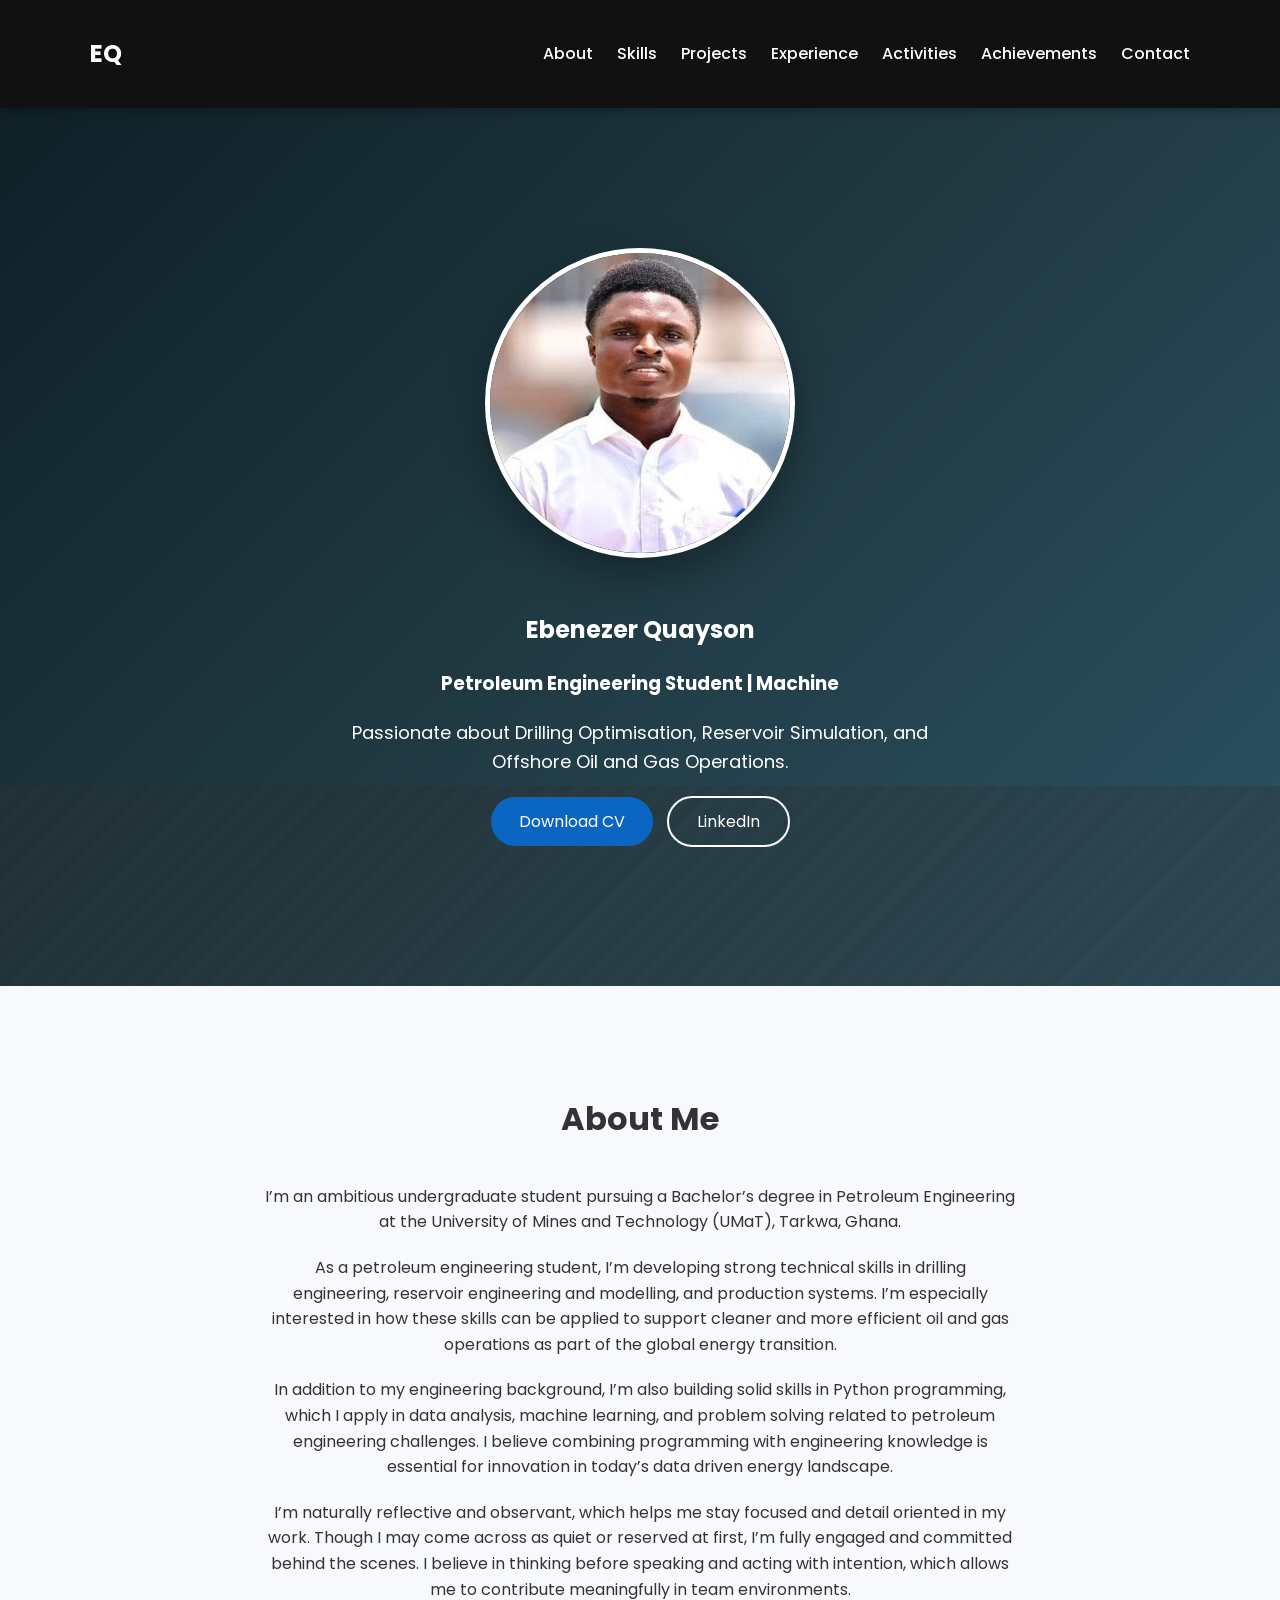
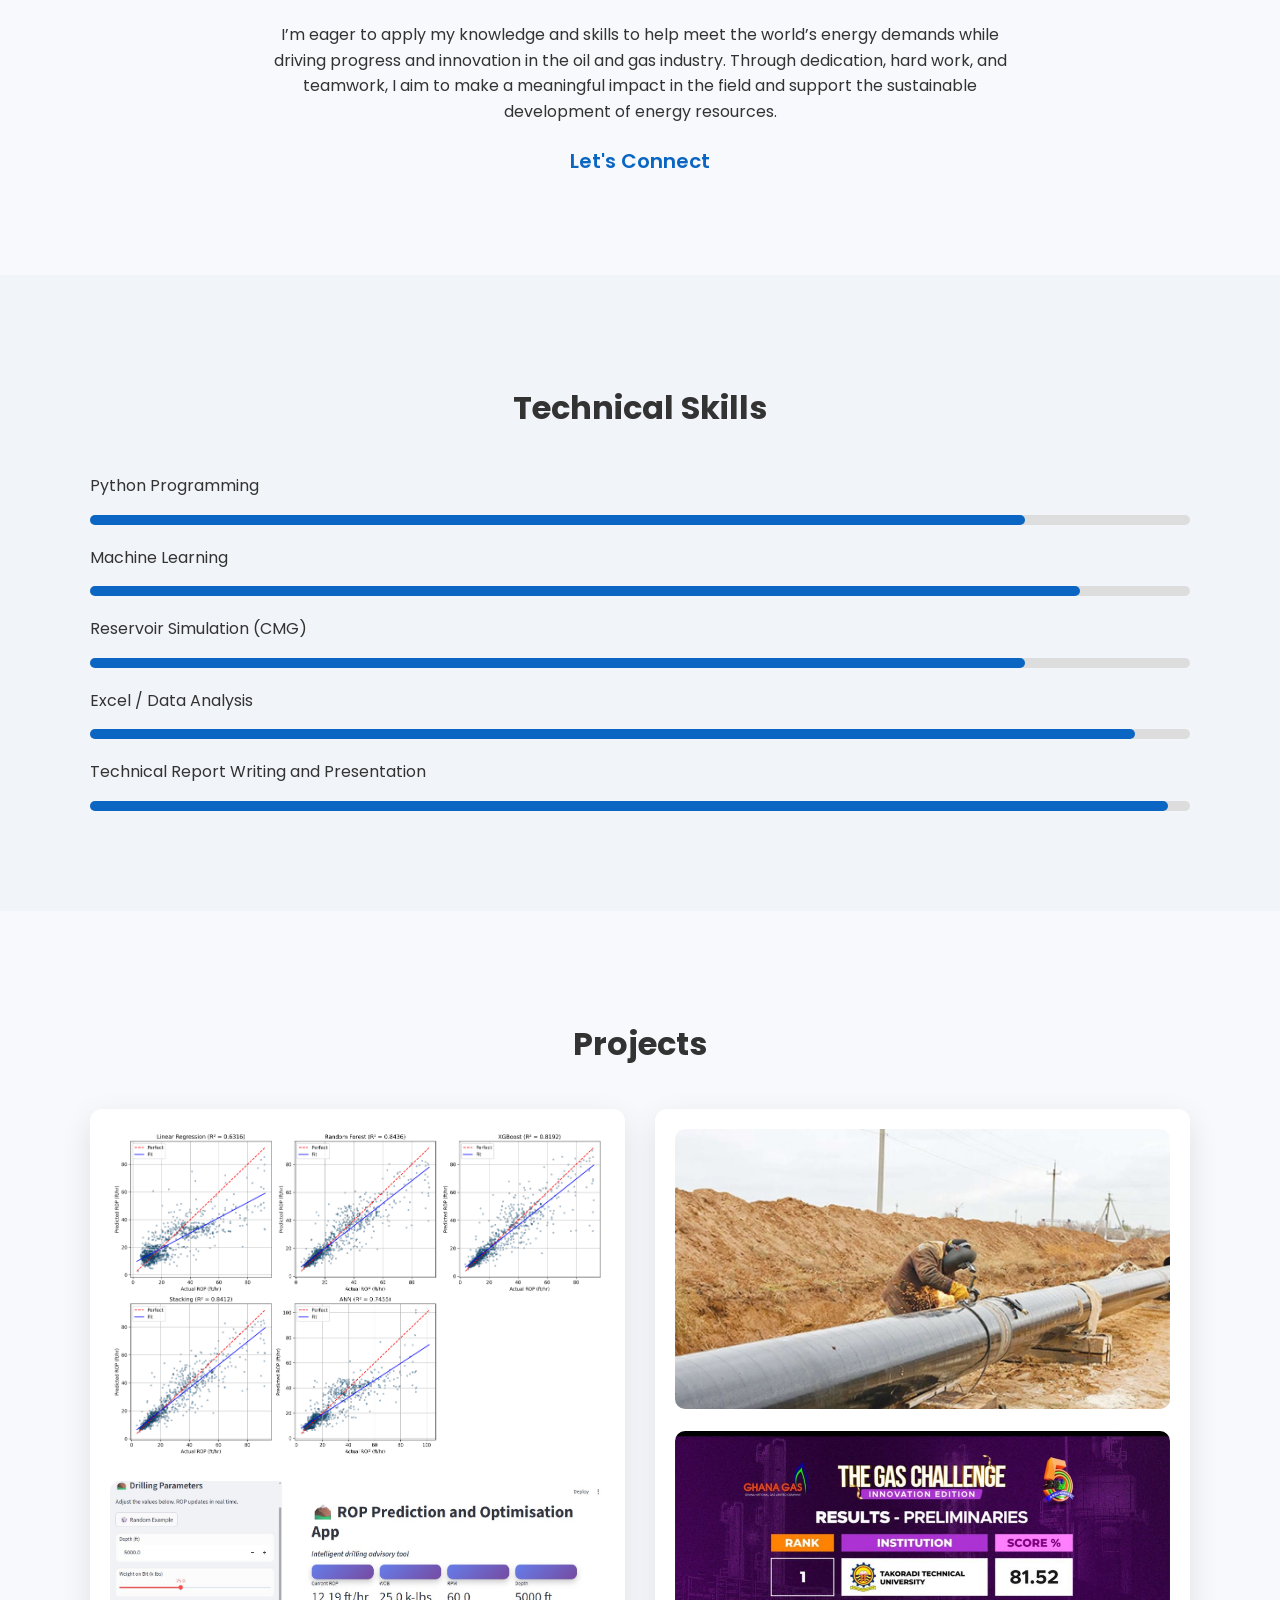
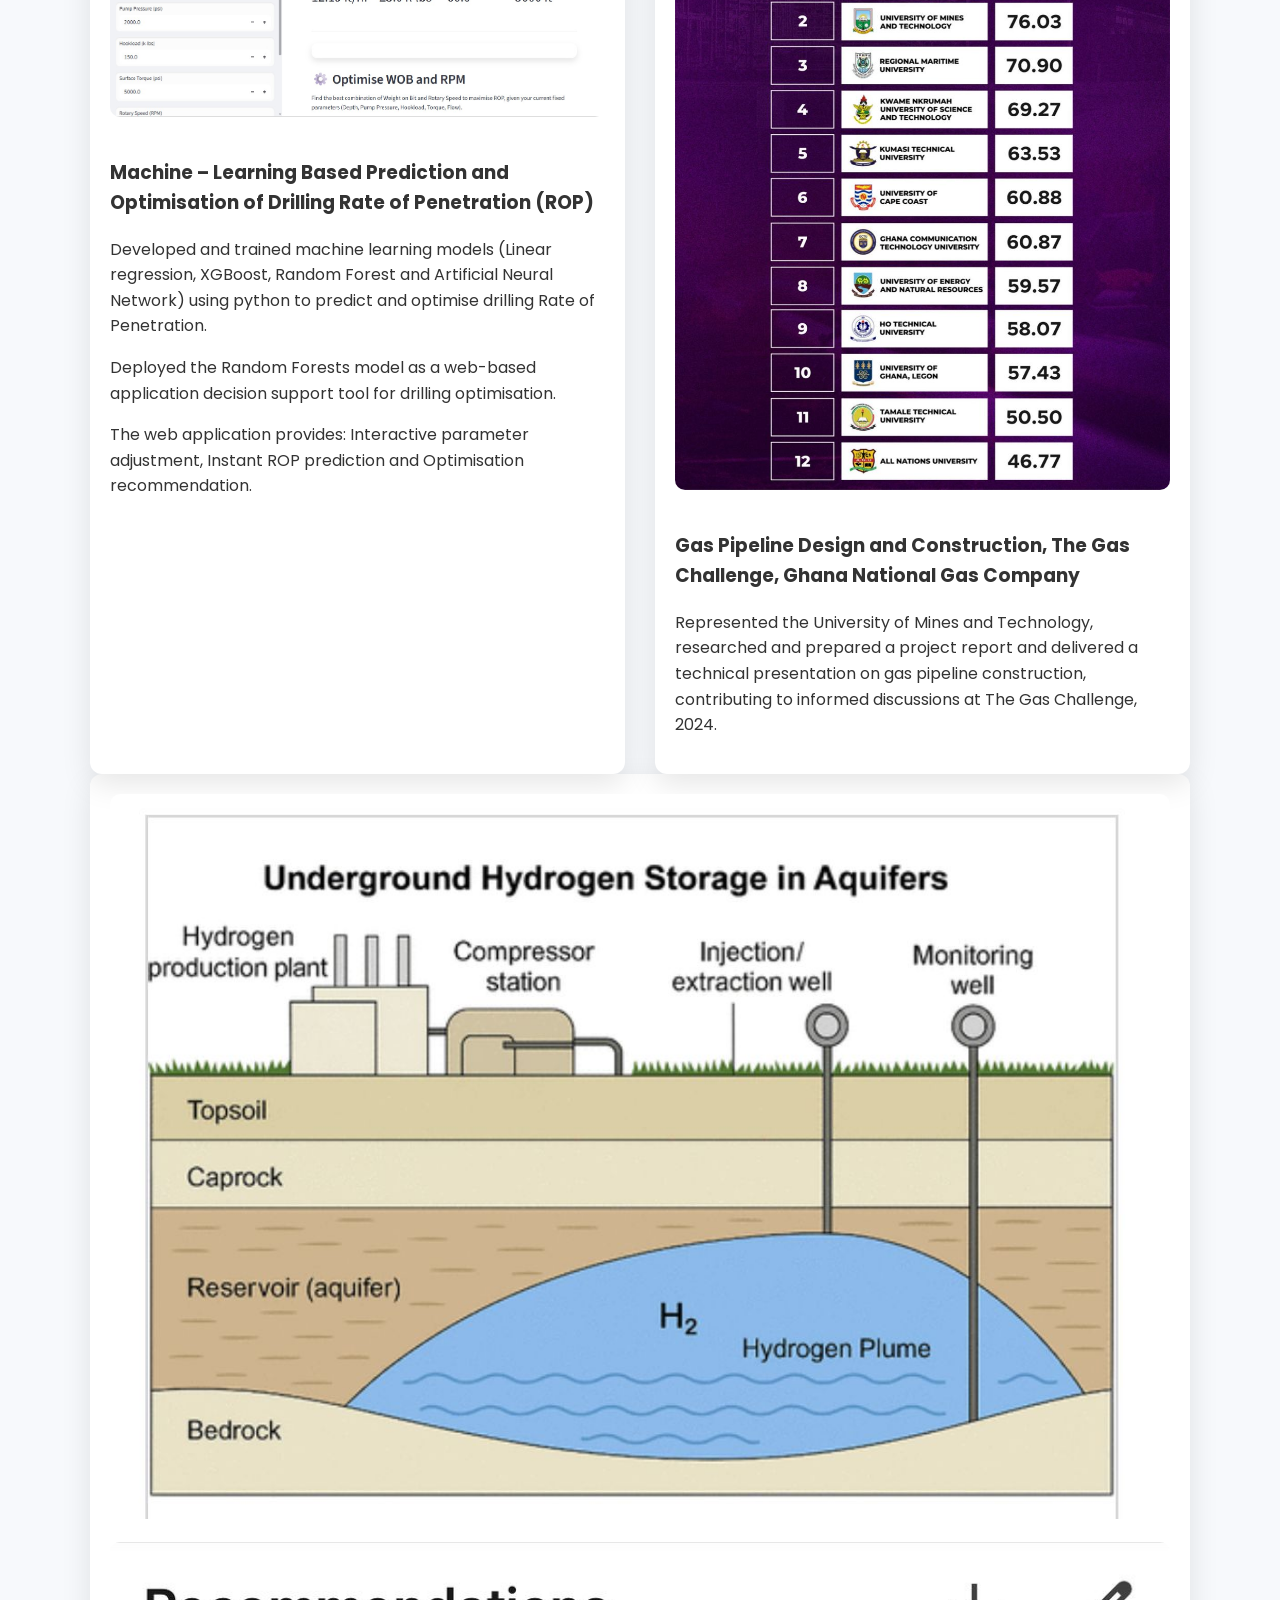
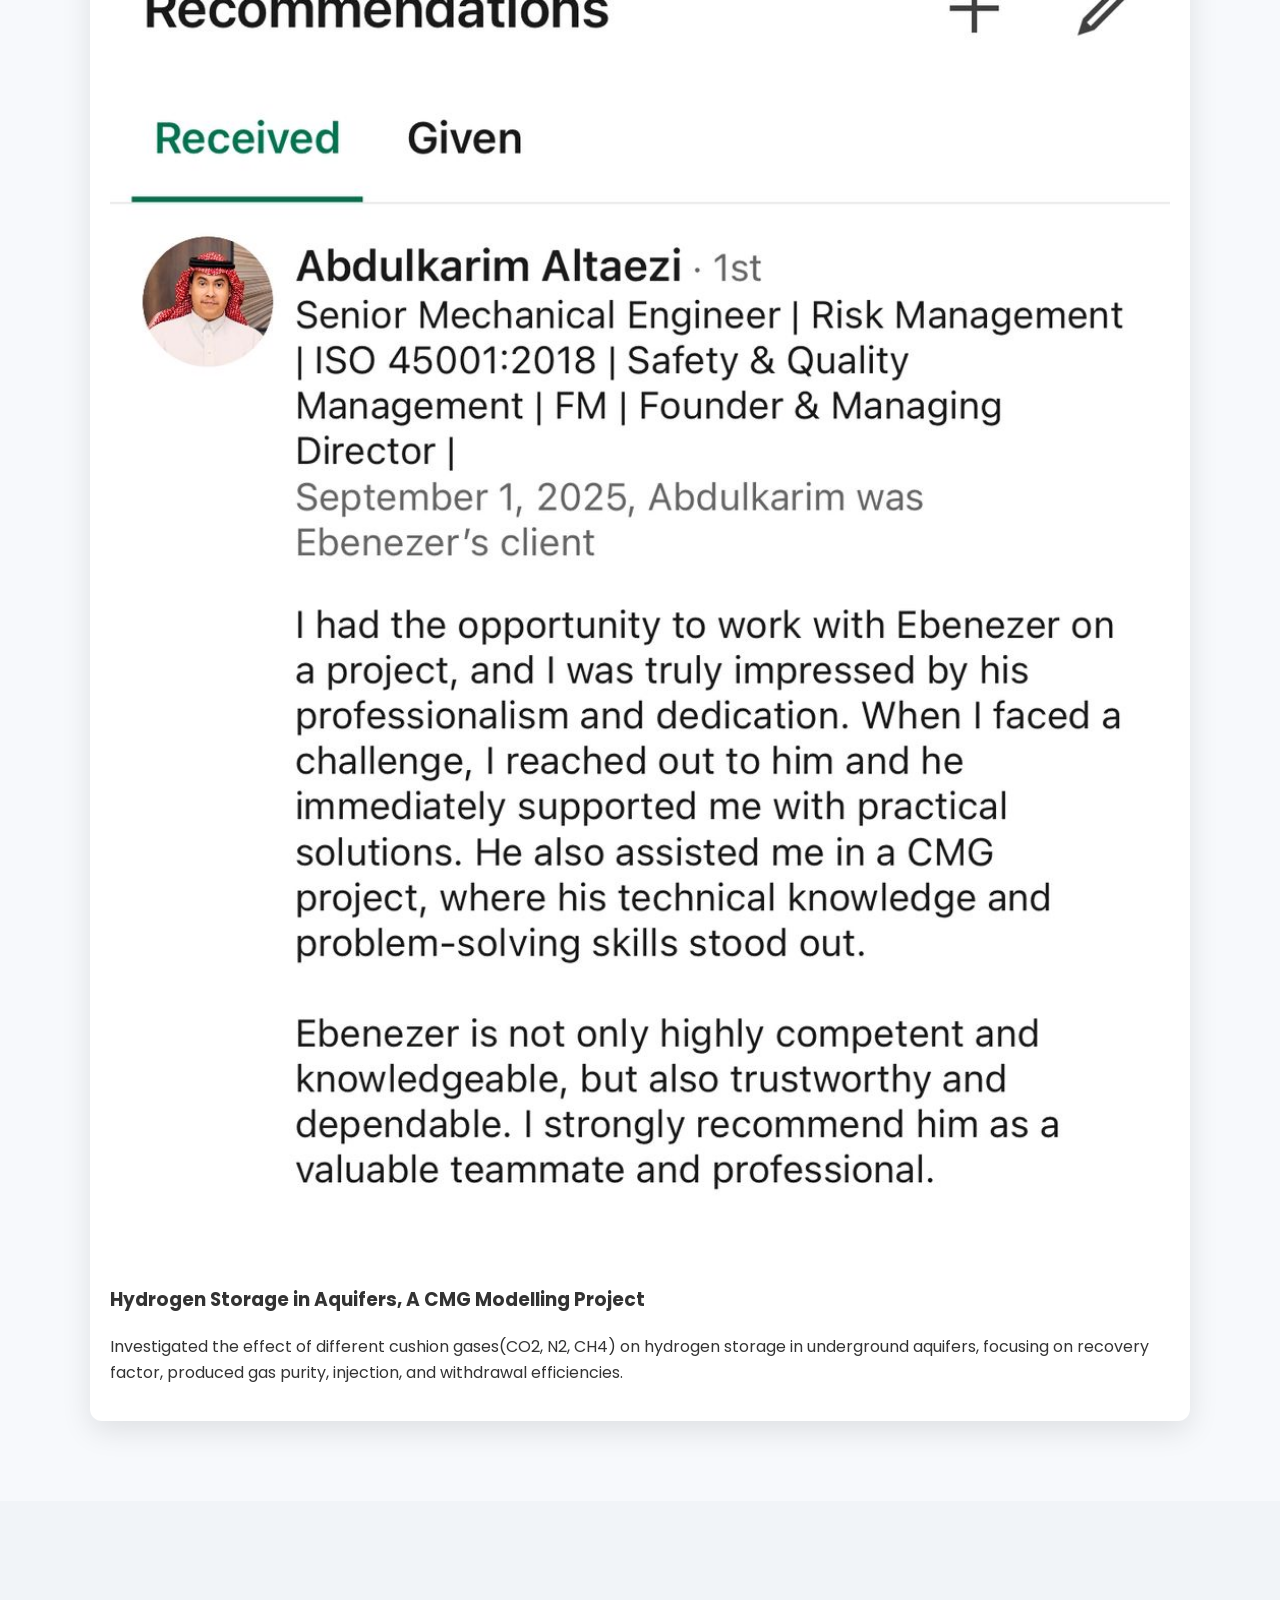
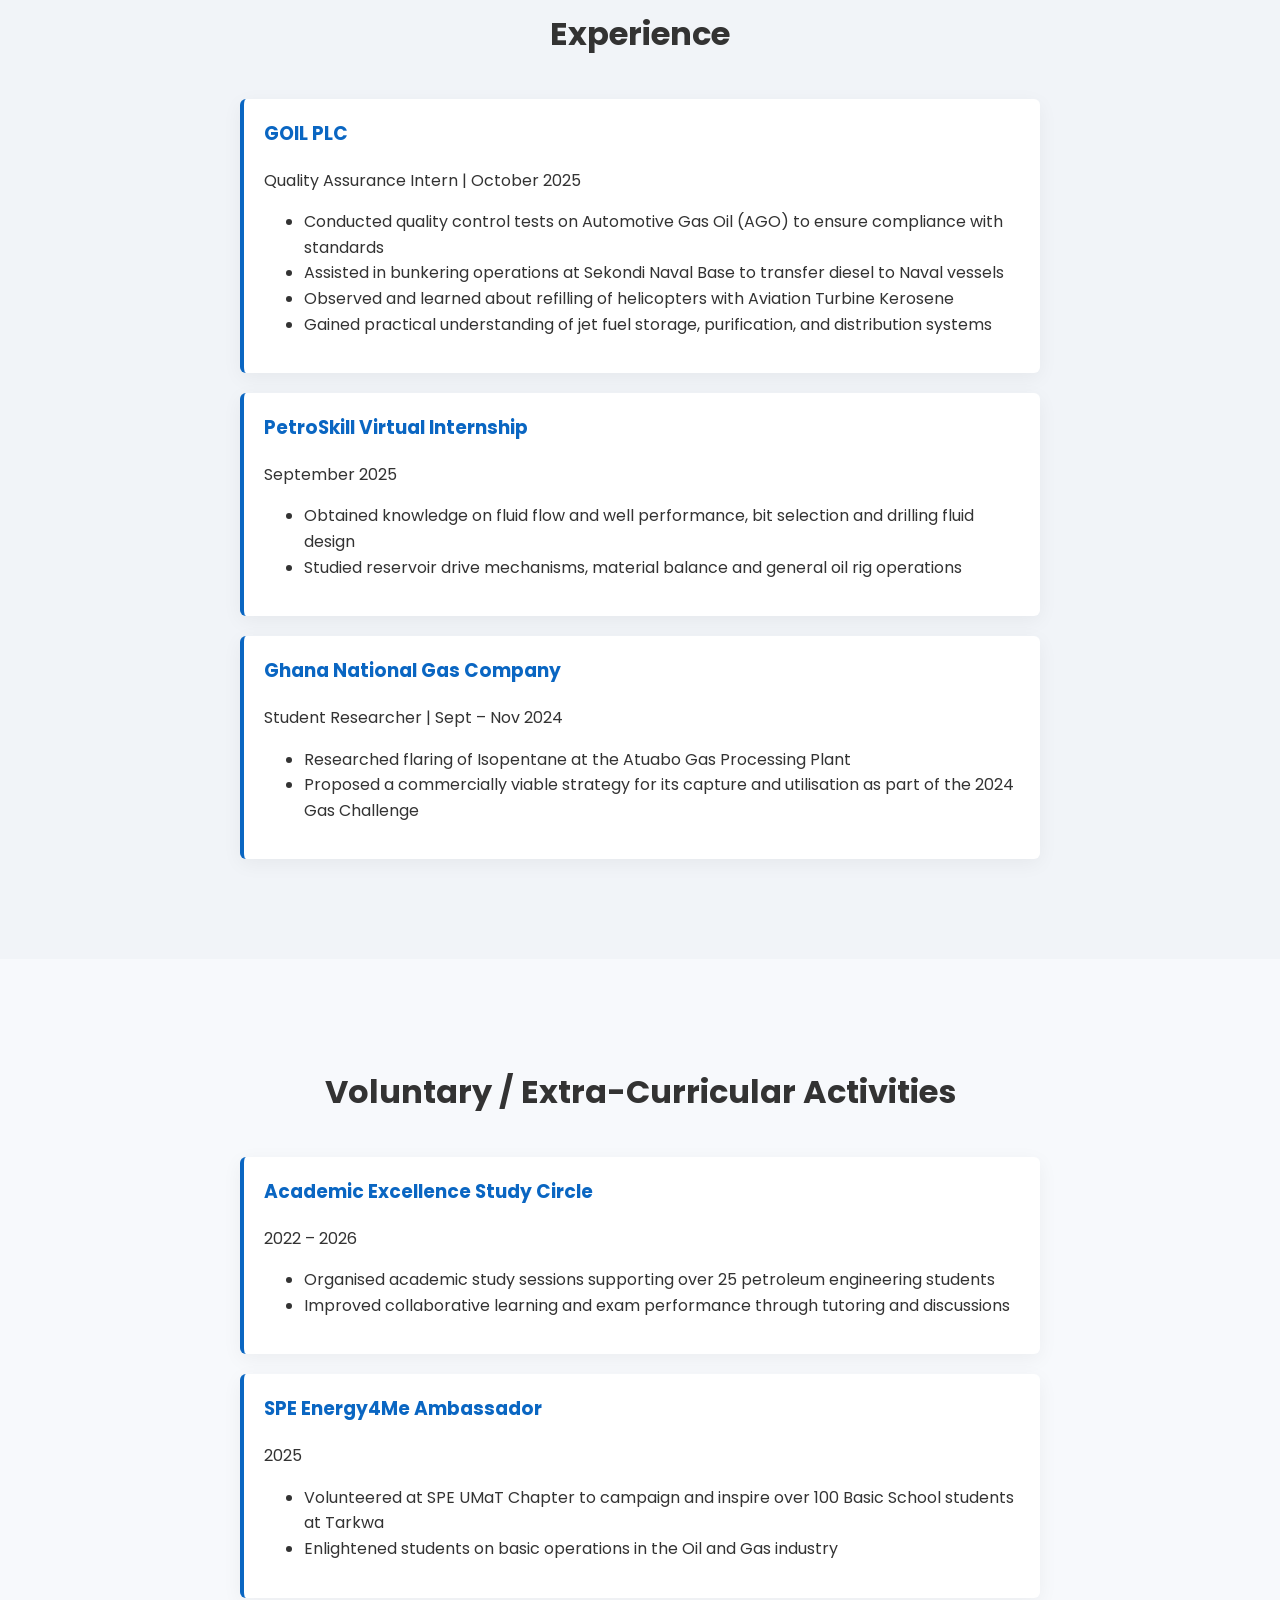
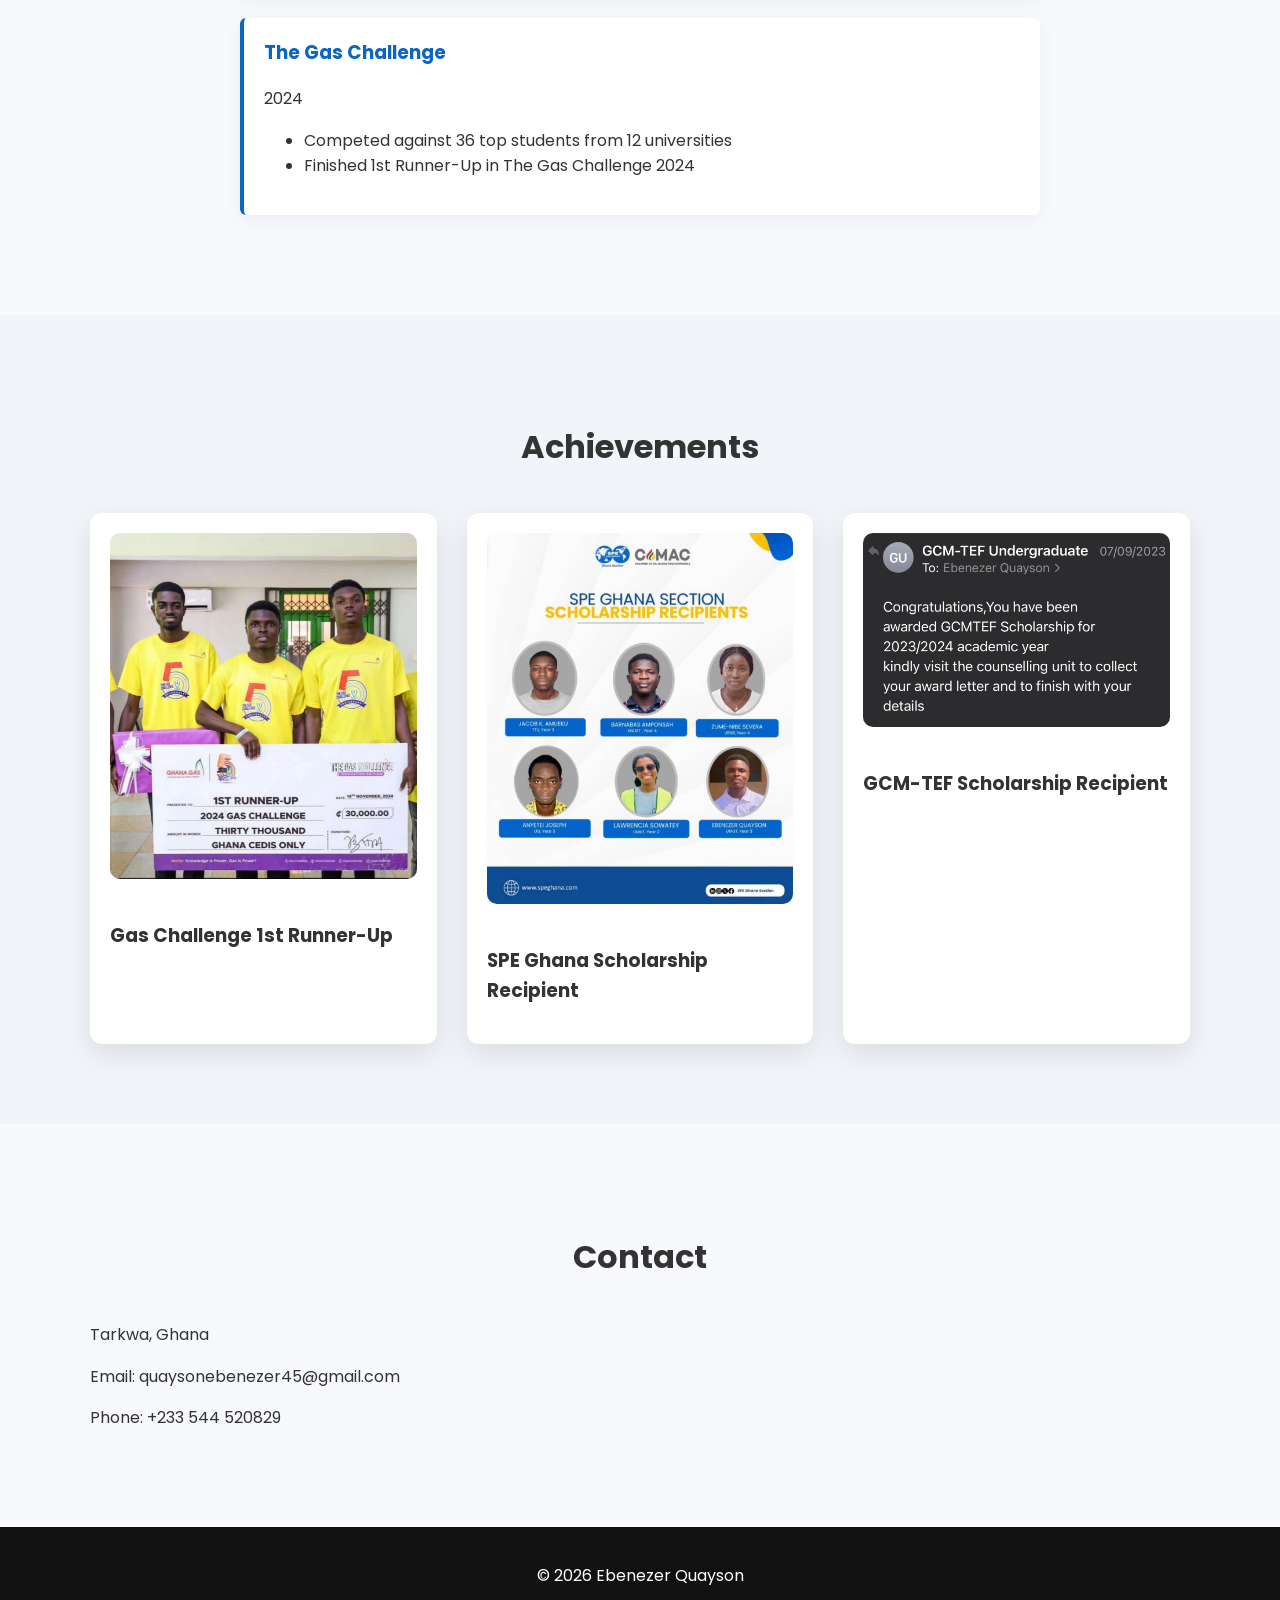
==== index.html @ 825a16cd "Update index.html" ====
<!DOCTYPE html>
<html lang="en">

<head>
  <!-- Google tag (gtag.js) -->
<script async src="https://www.googletagmanager.com/gtag/js?id=G-5XXGQR2V9C"></script>
<script>
  window.dataLayer = window.dataLayer || [];
  function gtag(){dataLayer.push(arguments);}
  gtag('js', new Date());

  gtag('config', 'G-5XXGQR2V9C');
</script>
<meta charset="UTF-8">
<meta name="viewport" content="width=device-width, initial-scale=1.0">
<title>Ebenezer Quayson | Petroleum Engineering Student</title>

<link rel="stylesheet" href="style.css">
<link href="https://fonts.googleapis.com/css2?family=Poppins:wght@300;400;500;600;700&display=swap" rel="stylesheet">

</head>

<body>

<div class="scroll-bar"></div>

<!-- Header -->
<header class="dark-header">
  <div class="container nav">
    <h2 class="logo">EQ</h2>
    <nav>
      <a href="#about">About</a>
      <a href="#skills">Skills</a>
      <a href="#projects">Projects</a>
      <a href="#experience">Experience</a>
      <a href="#activities">Activities</a>
      <a href="#achievements">Achievements</a>
      <a href="#contact">Contact</a>
    </nav>
  </div>
</header>

<!-- Hero Section -->
<section class="hero">
  <div class="reservoir"></div>
  <div class="container hero-content">
    <img src="images/HEAD_PROFILE.jpeg" class="profile">
    <h1>Ebenezer Quayson</h1>
    <h3 class="typing"></h3>
    <p class="hero-text">
      Passionate about Drilling Optimisation, Reservoir Simulation, and Offshore Oil and Gas Operations.
    </p>
    <div class="hero-buttons">
      <a href="Ebenezer_Quayson_CV.pdf" class="btn">Download CV</a>
      <a href="https://www.linkedin.com/in/ebenezerquayson131213" target="_blank" class="btn-outline">LinkedIn</a>
    </div>
  </div>
</section>

<!-- About Section -->
<section id="about" class="section">
  <div class="container">
    <h2 class="section-title">About Me</h2>
    <div class="about-content">
      <p>I’m an ambitious undergraduate student pursuing a Bachelor’s degree in Petroleum Engineering at the University of Mines and Technology (UMaT), Tarkwa, Ghana.</p>
      <p>As a petroleum engineering student, I’m developing strong technical skills in drilling engineering, reservoir engineering and modelling, and production systems. I’m especially interested in how these skills can be applied to support cleaner and more efficient oil and gas operations as part of the global energy transition.</p>
      <p>In addition to my engineering background, I’m also building solid skills in Python programming, which I apply in data analysis, machine learning, and problem solving related to petroleum engineering challenges. I believe combining programming with engineering knowledge is essential for innovation in today’s data driven energy landscape.</p>
      <p>I’m naturally reflective and observant, which helps me stay focused and detail oriented in my work. Though I may come across as quiet or reserved at first, I’m fully engaged and committed behind the scenes. I believe in thinking before speaking and acting with intention, which allows me to contribute meaningfully in team environments.</p>
      <p>I’m eager to apply my knowledge and skills to help meet the world’s energy demands while driving progress and innovation in the oil and gas industry. Through dedication, hard work, and teamwork, I aim to make a meaningful impact in the field and support the sustainable development of energy resources.</p>
      <h3 class="connect"><a href="https://www.linkedin.com/in/ebenezerquayson131213" target="_blank">Let's Connect</a></h3>
    </div>
  </div>
</section>

<!-- Skills Section -->
<section id="skills" class="section grey">
  <div class="container">
    <h2 class="section-title">Technical Skills</h2>
    <div class="skill">
      <p>Python Programming</p>
      <div class="skill-bar"><div class="skill-fill" data-width="85"></div></div>
    </div>
    <div class="skill">
      <p>Machine Learning</p>
      <div class="skill-bar"><div class="skill-fill" data-width="90"></div></div>
    </div>
    <div class="skill">
      <p>Reservoir Simulation (CMG)</p>
      <div class="skill-bar"><div class="skill-fill" data-width="85"></div></div>
    </div>
    <div class="skill">
      <p>Excel / Data Analysis</p>
      <div class="skill-bar"><div class="skill-fill" data-width="95"></div></div>
    </div>
    <div class="skill">
      <p>Technical Report Writing and Presentation</p>
      <div class="skill-bar"><div class="skill-fill" data-width="98"></div></div>
    </div>
  </div>
</section>

<!-- Projects Section -->
<section id="projects" class="section">
  <div class="container">
    <h2 class="section-title">Projects</h2>
    <div class="grid">
      <div class="card">
        <img src="images/project6.jpeg"> <img src="project1.jpeg">
        <h3>Machine – Learning Based Prediction and Optimisation of Drilling Rate of Penetration (ROP)</h3>
        <p>Developed and trained machine learning models (Linear regression, XGBoost, Random Forest and Artificial Neural Network) using python to predict and optimise drilling Rate of Penetration.</p>
        <p>Deployed the Random Forests model as a web-based application decision support tool for drilling optimisation.</p>
        <p>The web application provides: Interactive parameter adjustment, Instant ROP prediction and Optimisation recommendation.</p>
      </div>
      <div class="card">
        <img src="images/project2.jpeg"> <img src="images/project5.jpeg">
        <h3>Gas Pipeline Design and Construction, The Gas Challenge, Ghana National Gas Company</h3>
        <p>Represented the University of Mines and Technology, researched and prepared a project report and delivered a technical presentation on gas pipeline construction, contributing to informed discussions at The Gas Challenge, 2024.</p>
      </div>
    </div>
        <div class="card">
        <img src="images/project3.jpeg"> <img src="images/project4.jpeg">
        <h3>Hydrogen Storage in Aquifers, A CMG Modelling Project</h3>
        <p>Investigated the effect of different cushion gases(CO2, N2, CH4) on hydrogen storage in underground aquifers, focusing on recovery factor, produced gas purity, injection, and withdrawal efficiencies.</p>
      </div>
    </div>
  </div>
</section>

<!-- Experience Section -->
<section id="experience" class="section grey">
  <div class="container">
    <h2 class="section-title">Experience</h2>
    <div class="timeline">
      <div class="timeline-item">
        <h3>GOIL PLC</h3>
        <p>Quality Assurance Intern | October 2025</p>
        <ul>
          <li>Conducted quality control tests on Automotive Gas Oil (AGO) to ensure compliance with standards</li>
          <li>Assisted in bunkering operations at Sekondi Naval Base to transfer diesel to Naval vessels</li>
          <li>Observed and learned about refilling of helicopters with Aviation Turbine Kerosene</li>
          <li>Gained practical understanding of jet fuel storage, purification, and distribution systems</li>
        </ul>
      </div>
      <div class="timeline-item">
        <h3>PetroSkill Virtual Internship</h3>
        <p>September 2025</p>
        <ul>
          <li>Obtained knowledge on fluid flow and well performance, bit selection and drilling fluid design</li>
          <li>Studied reservoir drive mechanisms, material balance and general oil rig operations</li>
        </ul>
      </div>
      <div class="timeline-item">
        <h3>Ghana National Gas Company</h3>
        <p>Student Researcher | Sept – Nov 2024</p>
        <ul>
          <li>Researched flaring of Isopentane at the Atuabo Gas Processing Plant</li>
          <li>Proposed a commercially viable strategy for its capture and utilisation as part of the 2024 Gas Challenge</li>
        </ul>
      </div>
    </div>
  </div>
</section>

<!-- Activities Section -->
<section id="activities" class="section">
  <div class="container">
    <h2 class="section-title">Voluntary / Extra-Curricular Activities</h2>
    <div class="timeline">
      <div class="timeline-item">
        <h3>Academic Excellence Study Circle</h3>
        <p>2022 – 2026</p>
        <ul>
          <li>Organised academic study sessions supporting over 25 petroleum engineering students</li>
          <li>Improved collaborative learning and exam performance through tutoring and discussions</li>
        </ul>
      </div>
      <div class="timeline-item">
        <h3>SPE Energy4Me Ambassador</h3>
        <p>2025</p>
        <ul>
          <li>Volunteered at SPE UMaT Chapter to campaign and inspire over 100 Basic School students at Tarkwa</li>
          <li>Enlightened students on basic operations in the Oil and Gas industry</li>
        </ul>
      </div>
      <div class="timeline-item">
        <h3>The Gas Challenge</h3>
        <p>2024</p>
        <ul>
          <li>Competed against 36 top students from 12 universities</li>
          <li>Finished 1st Runner-Up in The Gas Challenge 2024</li>
        </ul>
      </div>
    </div>
  </div>
</section>

<!-- Achievements Section -->
<section id="achievements" class="section grey">
  <div class="container">
    <h2 class="section-title">Achievements</h2>
    <div class="grid">
      <div class="card">
        <img src="images/competition1.jpeg" alt="Gas Challenge 1st Runner-Up">
        <h3>Gas Challenge 1st Runner-Up</h3>
      </div>
      <div class="card">
        <img src="images/competition2.jpeg" alt="SPE Ghana Scholarship Recipient">
        <h3>SPE Ghana Scholarship Recipient</h3>
       </div>
       <div class="card">
        <img src="images/competition3.jpeg" alt="GCM-TEF Scholarship Recipient">
        <h3>GCM-TEF Scholarship Recipient</h3>
      </div>
    </div>
  </div>
</section>

<!-- Contact Section -->
<section id="contact" class="section">
  <div class="container">
    <h2 class="section-title">Contact</h2>
    <p>Tarkwa, Ghana</p>
    <p>Email: quaysonebenezer45@gmail.com</p>
    <p>Phone: +233 544 520829</p>
  </div>
</section>

<button id="topBtn">↑</button>

<footer class="dark-footer">
  <p>© 2026 Ebenezer Quayson</p>
</footer>

<script src="script.js"></script>
</body>
</html>
---- style.css ----
/* General */
body{
  font-family:Poppins, sans-serif;
  margin:0;
  background:#f7f9fc;
  color:#333;
  line-height:1.6;
  overflow-x:hidden;
}

.container{
  max-width:1100px;
  margin:auto;
  padding:0 20px;
}

/* Scroll Progress Bar */
.scroll-bar{
  position:fixed;
  top:0;
  left:0;
  height:4px;
  width:0%;
  background:#0A66C2;
  z-index:2000;
}

/* Header */
.dark-header{
  position:sticky;
  top:0;
  background:#111;
  color:white;
  box-shadow:0 2px 10px rgba(0,0,0,0.3);
  z-index:1000;
}

.nav{
  display:flex;
  justify-content:space-between;
  align-items:center;
  padding:15px 0;
}

nav a{
  margin-left:20px;
  text-decoration:none;
  color:white;
  font-weight:500;
}

/* Hero Section */
.hero{
  position:relative;
  background:linear-gradient(135deg,#0f2027,#203a43,#2c5364);
  color:white;
  text-align:center;
  padding:140px 0;
  overflow:hidden;
}

.hero-content{
  position:relative;
  z-index:2;
}

.hero-text{
  max-width:600px;
  margin:20px auto;
  font-size:18px;
}

.profile{
  width:300px;
  height:300px;
  border-radius:50%;
  border:5px solid white;
  box-shadow:0 15px 40px rgba(0,0,0,0.35);
  margin-bottom:25px;
  transition:transform 0.5s ease;
}

.profile:hover{
  transform:scale(1.05);
}

/* Hero Buttons */
.btn{
  background:#0A66C2;
  padding:12px 28px;
  border-radius:30px;
  color:white;
  text-decoration:none;
  margin-right:10px;
  display:inline-block;
  transition:all 0.3s ease;
}

.btn:hover{
  background:#004182;
}

.btn-outline{
  border:2px solid white;
  padding:12px 28px;
  border-radius:30px;
  color:white;
  text-decoration:none;
  transition:all 0.3s ease;
}

.btn-outline:hover{
  background:white;
  color:#0A66C2;
}

/* Reservoir Animation */
.reservoir{
  position:absolute;
  bottom:0;
  width:100%;
  height:200px;
  background:repeating-linear-gradient(
    -45deg,
    #2b2b2b,
    #2b2b2b 10px,
    #333 10px,
    #333 20px
  );
  animation:flow 20s linear infinite;
  opacity:0.3;
  z-index:1;
}

@keyframes flow{
  0%{background-position:0 0;}
  100%{background-position:500px 0;}
}

/* Drilling Rig Animation */
.rig{
  position:absolute;
  bottom:120px;
  right:5%;
  width:140px;
  opacity:0.5;
  animation:rigMove 5s ease-in-out infinite;
  z-index:1;
}

@keyframes rigMove{
  0%{transform:translateY(0);}
  50%{transform:translateY(-10px);}
  100%{transform:translateY(0);}
}

/* Sections */
.section{
  padding:80px 0;
}

.grey{
  background:#f1f4f8;
}

.section-title{
  text-align:center;
  font-size:32px;
  margin-bottom:40px;
}

/* About Content & Timeline Animations */
.about-content{
  max-width:750px;
  margin:auto;
  text-align:center;
}

.about-content p, .timeline-item{
  opacity:0;
  transform:translateY(40px);
  transition:all 1s ease;
  margin-bottom:20px;
}

.about-content p.show, .timeline-item.show{
  opacity:1;
  transform:translateY(0);
}

/* Connect */
.connect a{
  color:#0A66C2;
  text-decoration:none;
  font-weight:600;
  font-size:20px;
  transition:all 0.3s ease;
}

.connect a:hover{
  letter-spacing:1px;
  color:#004182;
}

/* Timeline */
.timeline{
  max-width:800px;
  margin:auto;
}

.timeline-item{
  background:white;
  padding:20px;
  border-left:4px solid #0A66C2;
  margin-bottom:20px;
  border-radius:6px;
  box-shadow:0 5px 20px rgba(0,0,0,0.05);
}

.timeline-item h3{
  margin-top:0;
  color:#0A66C2;
}

/* Skills */
.skill-bar{
  background:#ddd;
  height:10px;
  border-radius:20px;
  margin-bottom:20px;
}

.skill-fill{
  height:10px;
  background:#0A66C2;
  width:0;
  border-radius:20px;
  transition:width 2s ease;
}

/* Projects */
.grid{
  display:grid;
  grid-template-columns:repeat(auto-fit,minmax(260px,1fr));
  gap:30px;
}

.card{
  background:white;
  padding:20px;
  border-radius:12px;
  box-shadow:0 10px 30px rgba(0,0,0,0.1);
  transition:0.4s;
}

.card:hover{
  transform:translateY(-10px);
}

.card img{
  width:100%;
  border-radius:10px;
  margin-bottom:15px;
}

/* Back to Top */
#topBtn{
  position:fixed;
  bottom:30px;
  right:30px;
  background:#0A66C2;
  color:white;
  border:none;
  padding:12px 16px;
  border-radius:50%;
  cursor:pointer;
  display:none;
  z-index:100;
}

/* Dark Footer */
.dark-footer{
  background:#111;
  color:white;
  text-align:center;
  padding:20px 0;
  font-size:16px;
}

/* Responsive */
@media(max-width:768px){
  .hero h1{font-size:36px;}
  .hero-text{font-size:16px;}
  .profile{width:180px;height:180px;}
  nav a{margin-left:10px;}
}
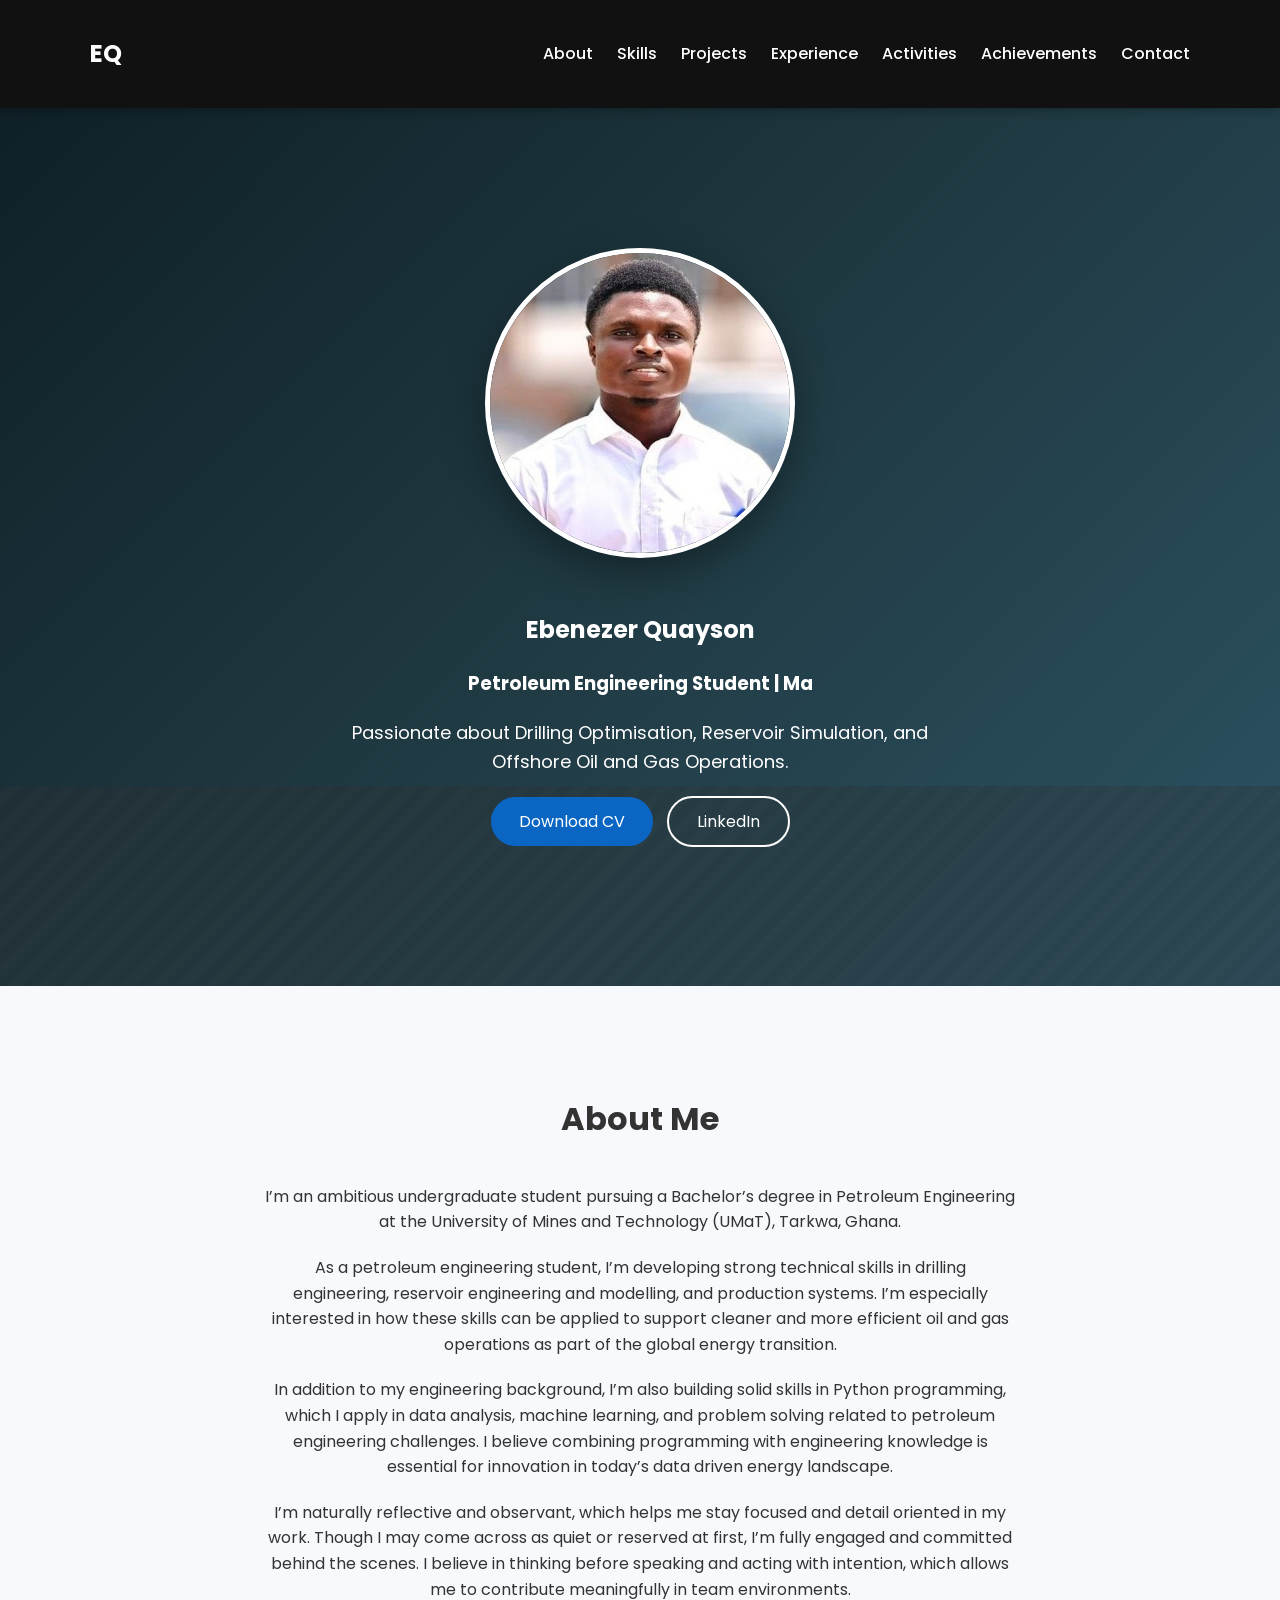
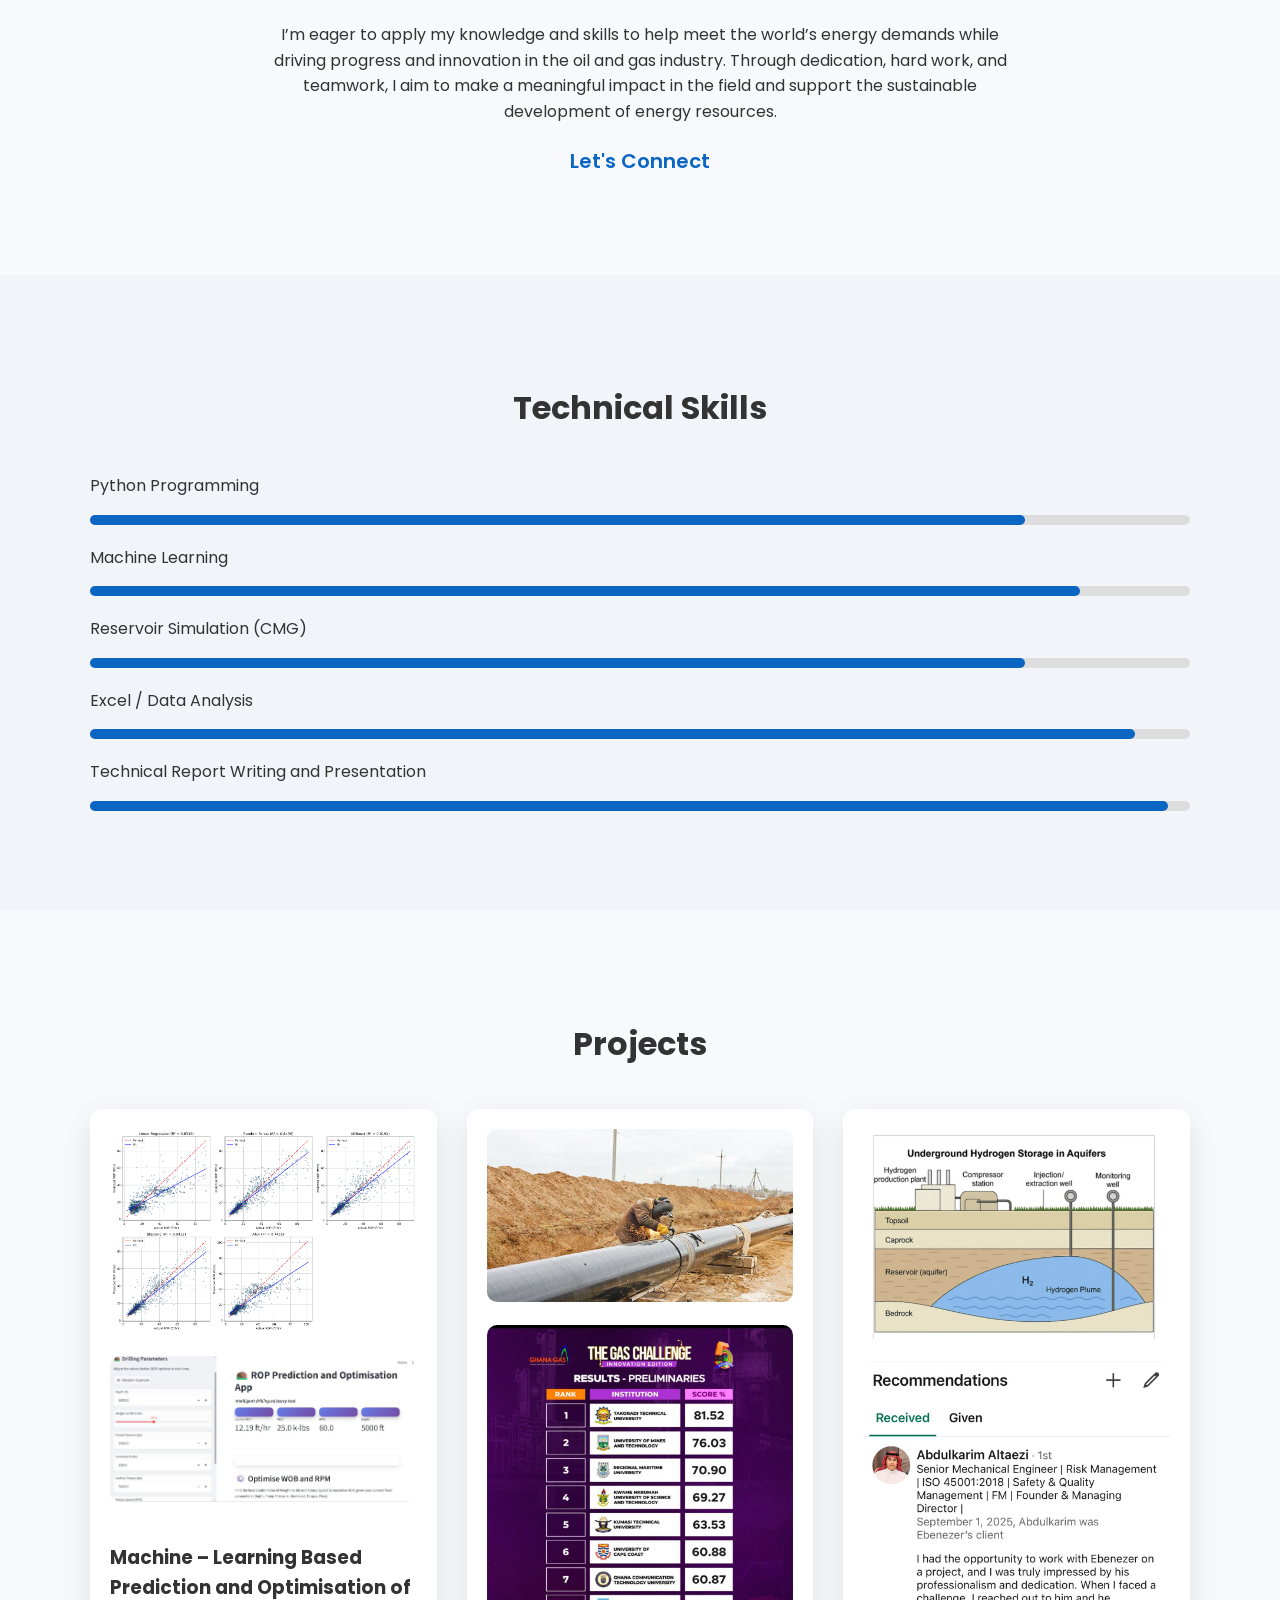
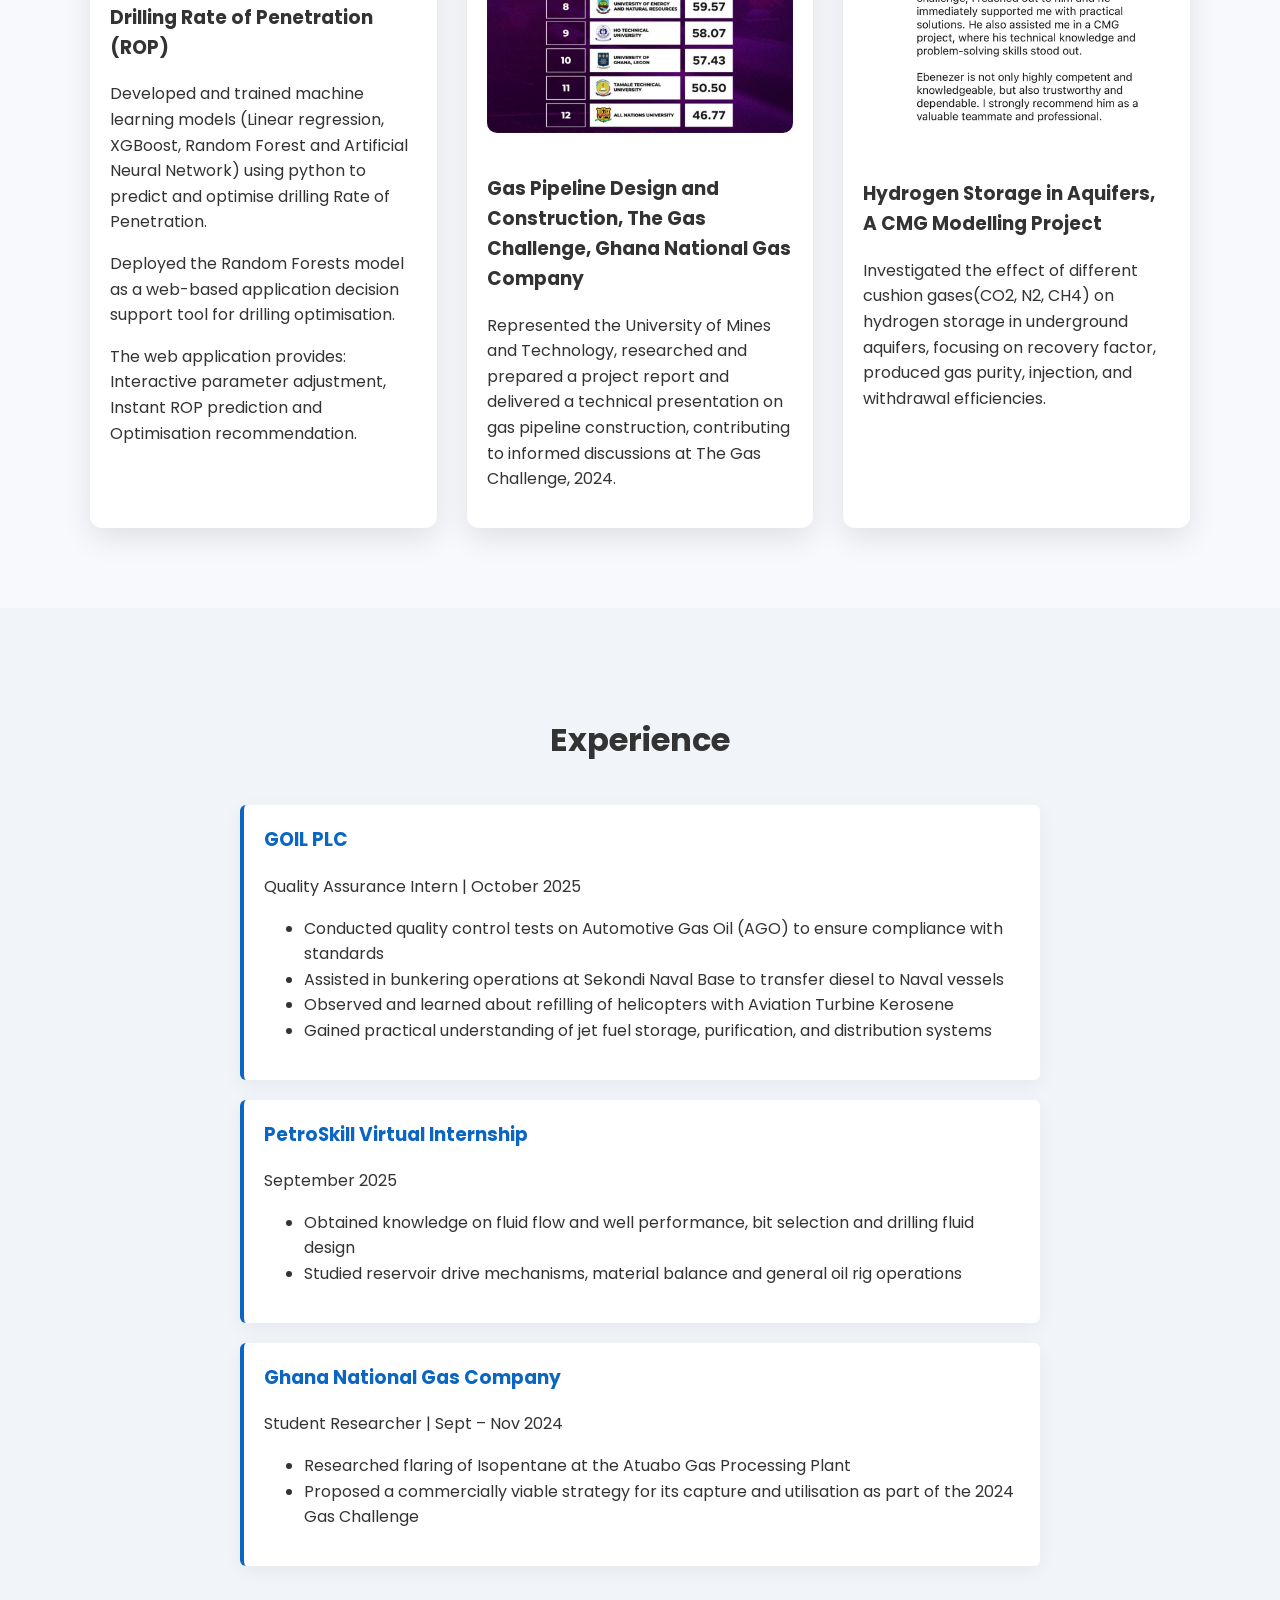
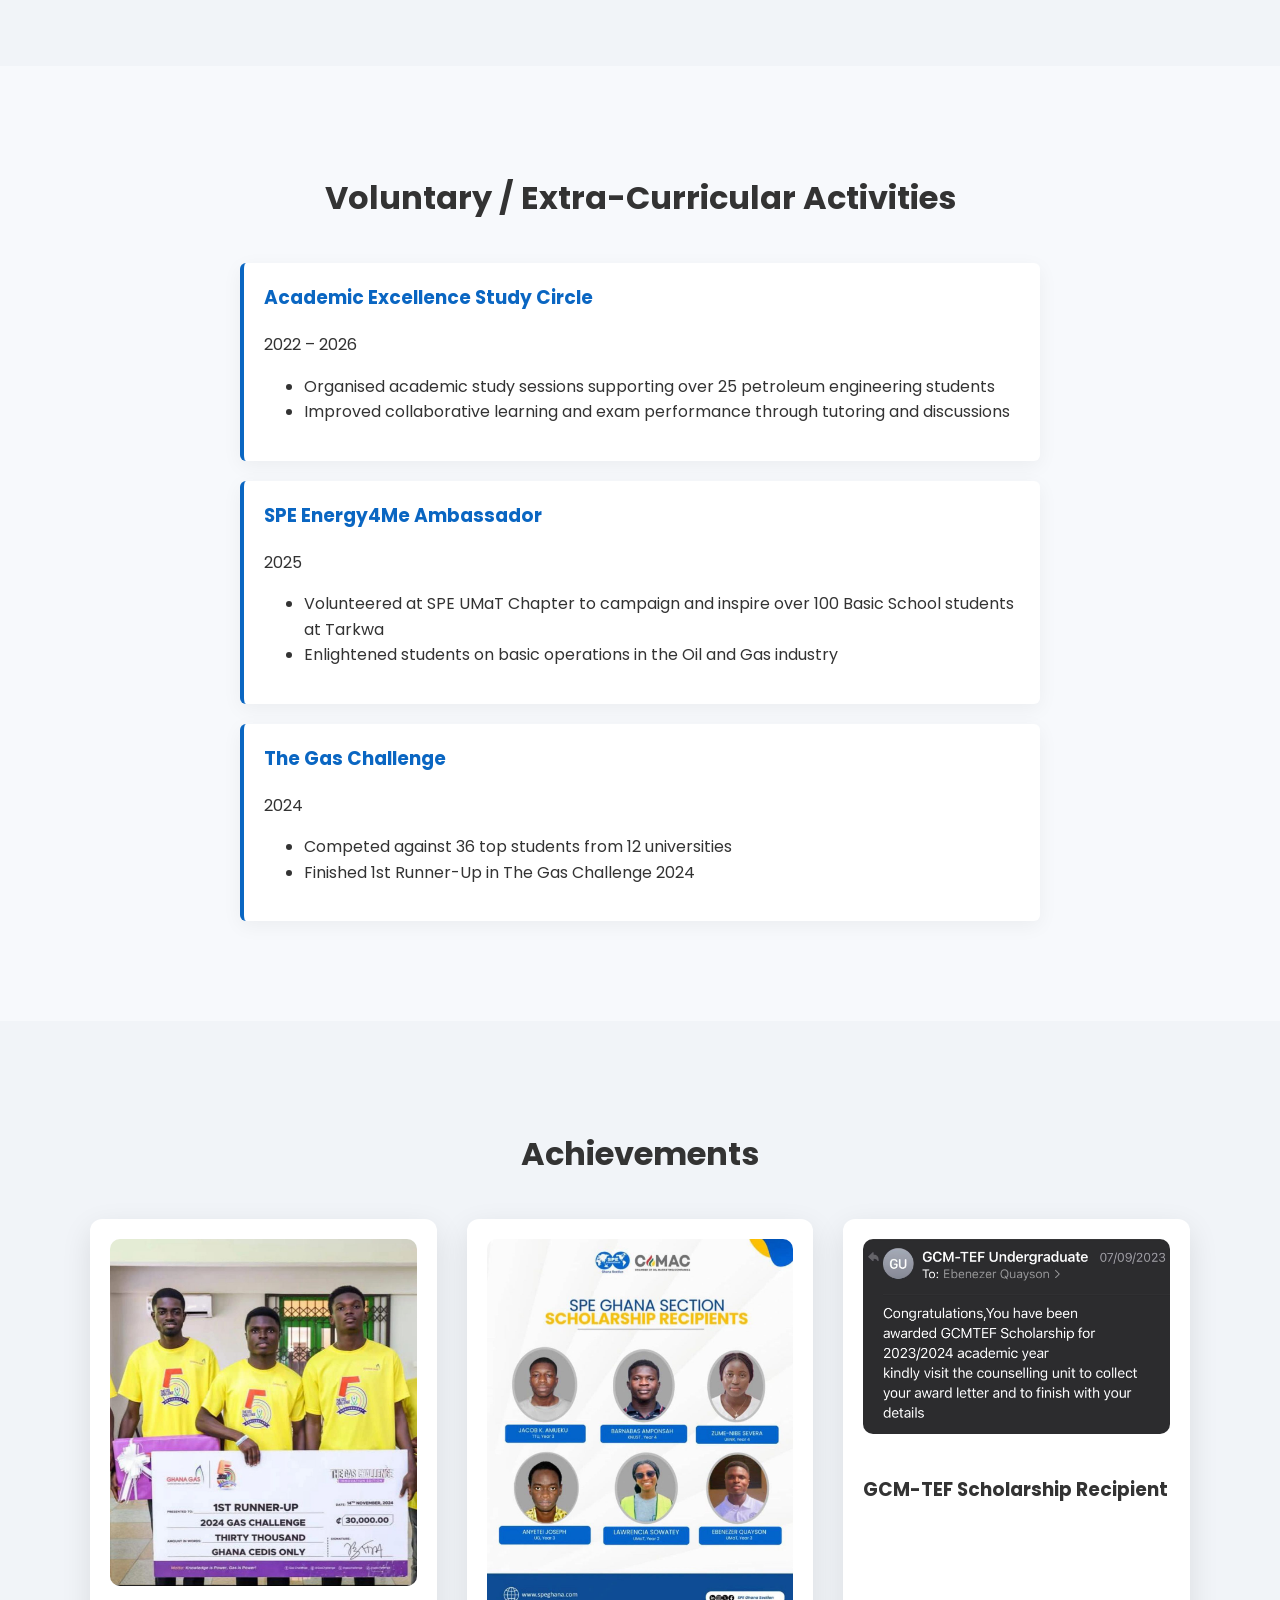
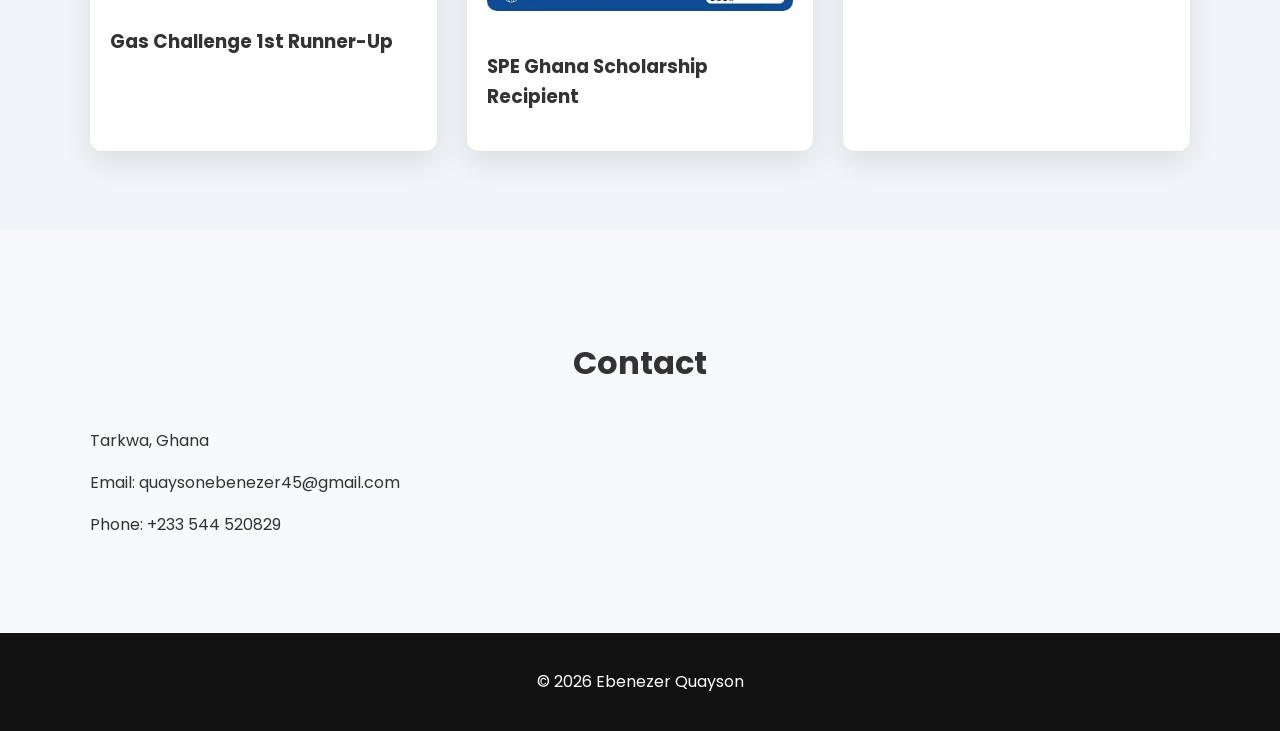
==== commit 977794af: "Update index.html" ====
--- a/index.html
+++ b/index.html
@@ -116,7 +116,7 @@
         <h3>Gas Pipeline Design and Construction, The Gas Challenge, Ghana National Gas Company</h3>
         <p>Represented the University of Mines and Technology, researched and prepared a project report and delivered a technical presentation on gas pipeline construction, contributing to informed discussions at The Gas Challenge, 2024.</p>
       </div>
-    </div>
+      
         <div class="card">
         <img src="images/project3.jpeg"> <img src="images/project4.jpeg">
         <h3>Hydrogen Storage in Aquifers, A CMG Modelling Project</h3>
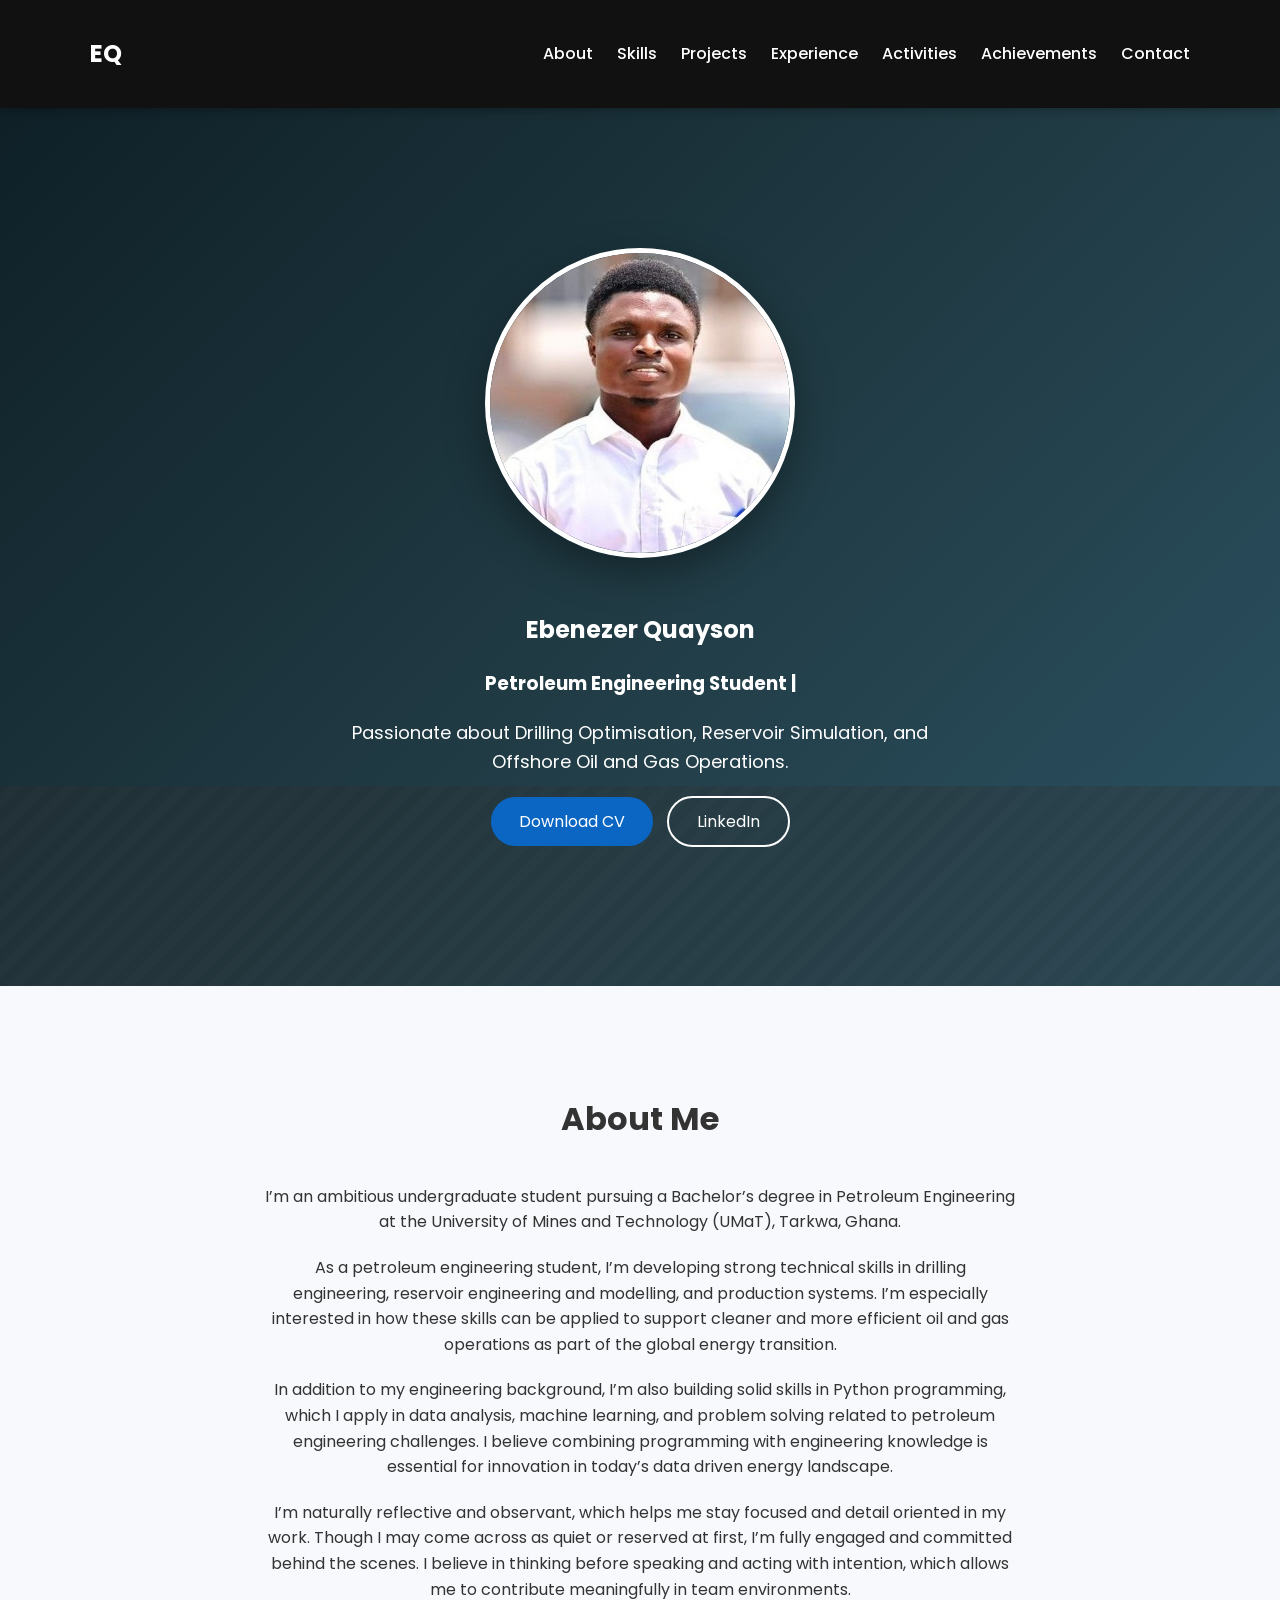
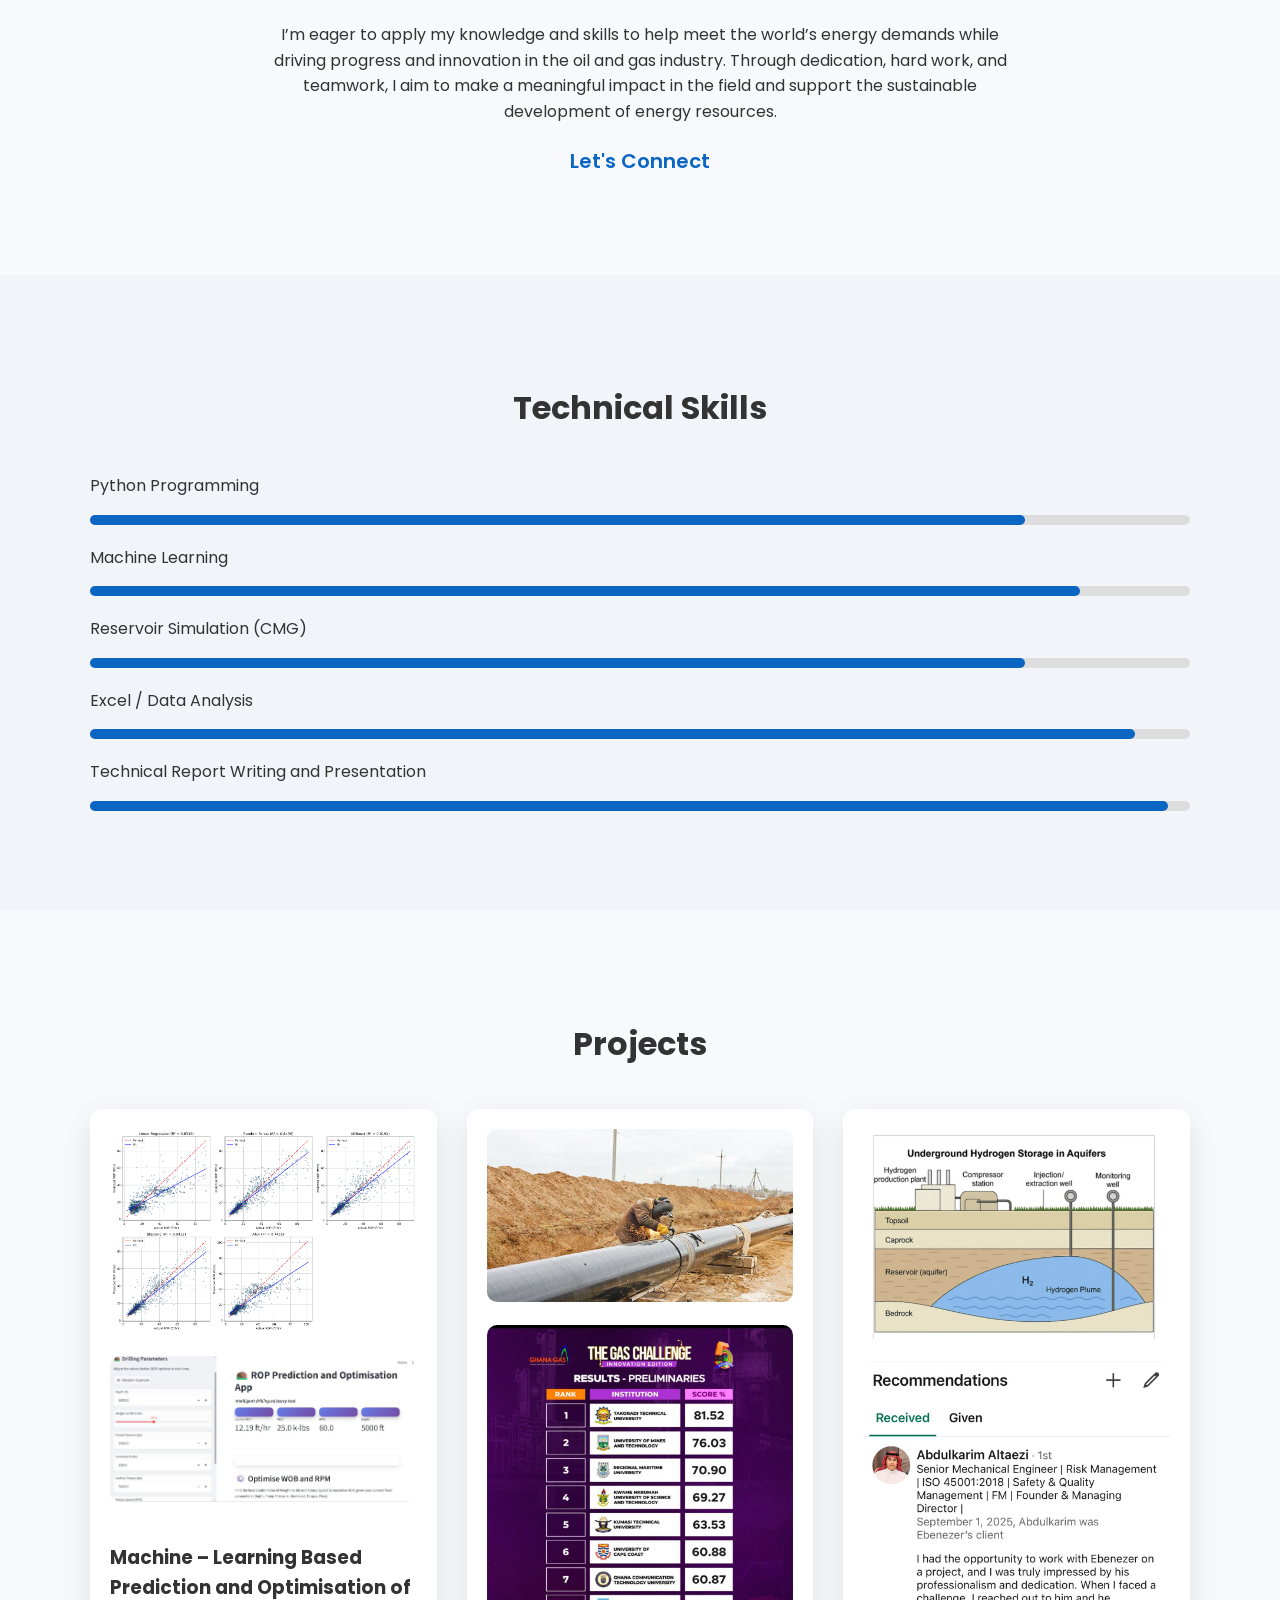
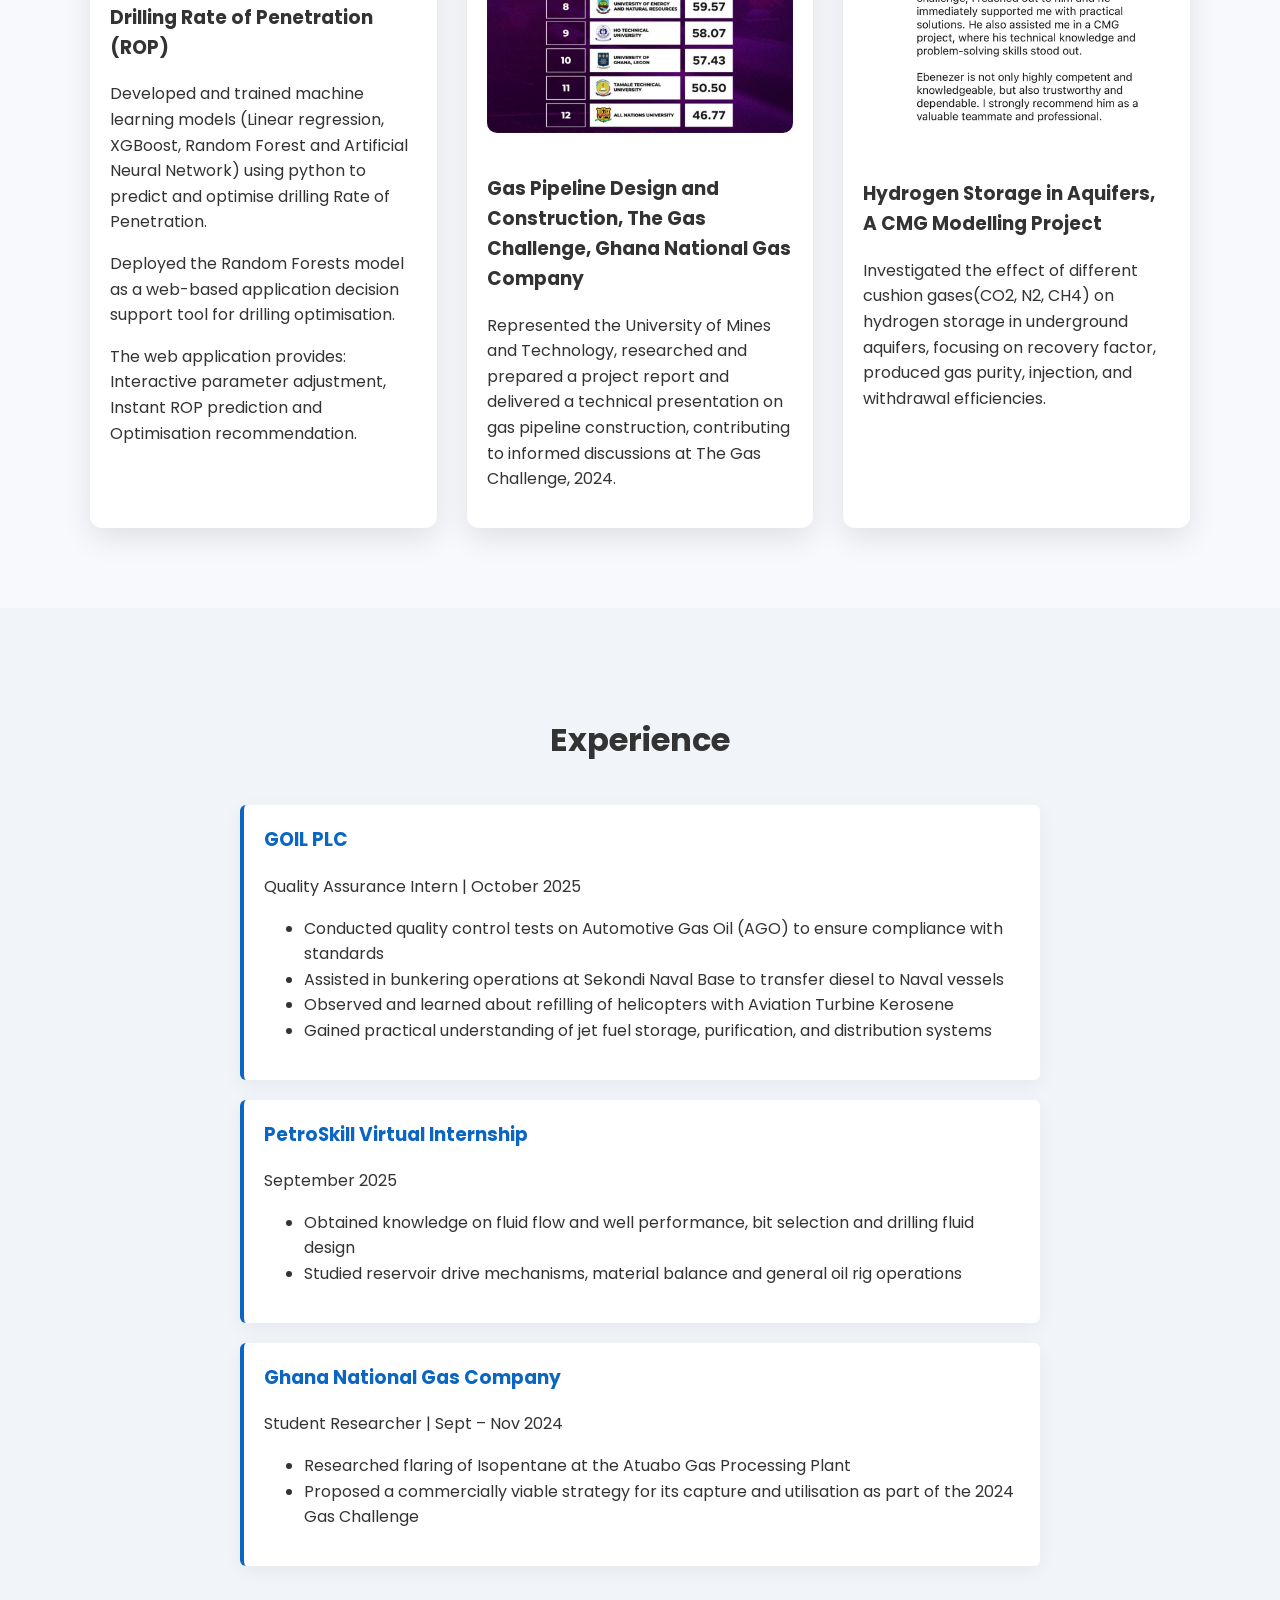
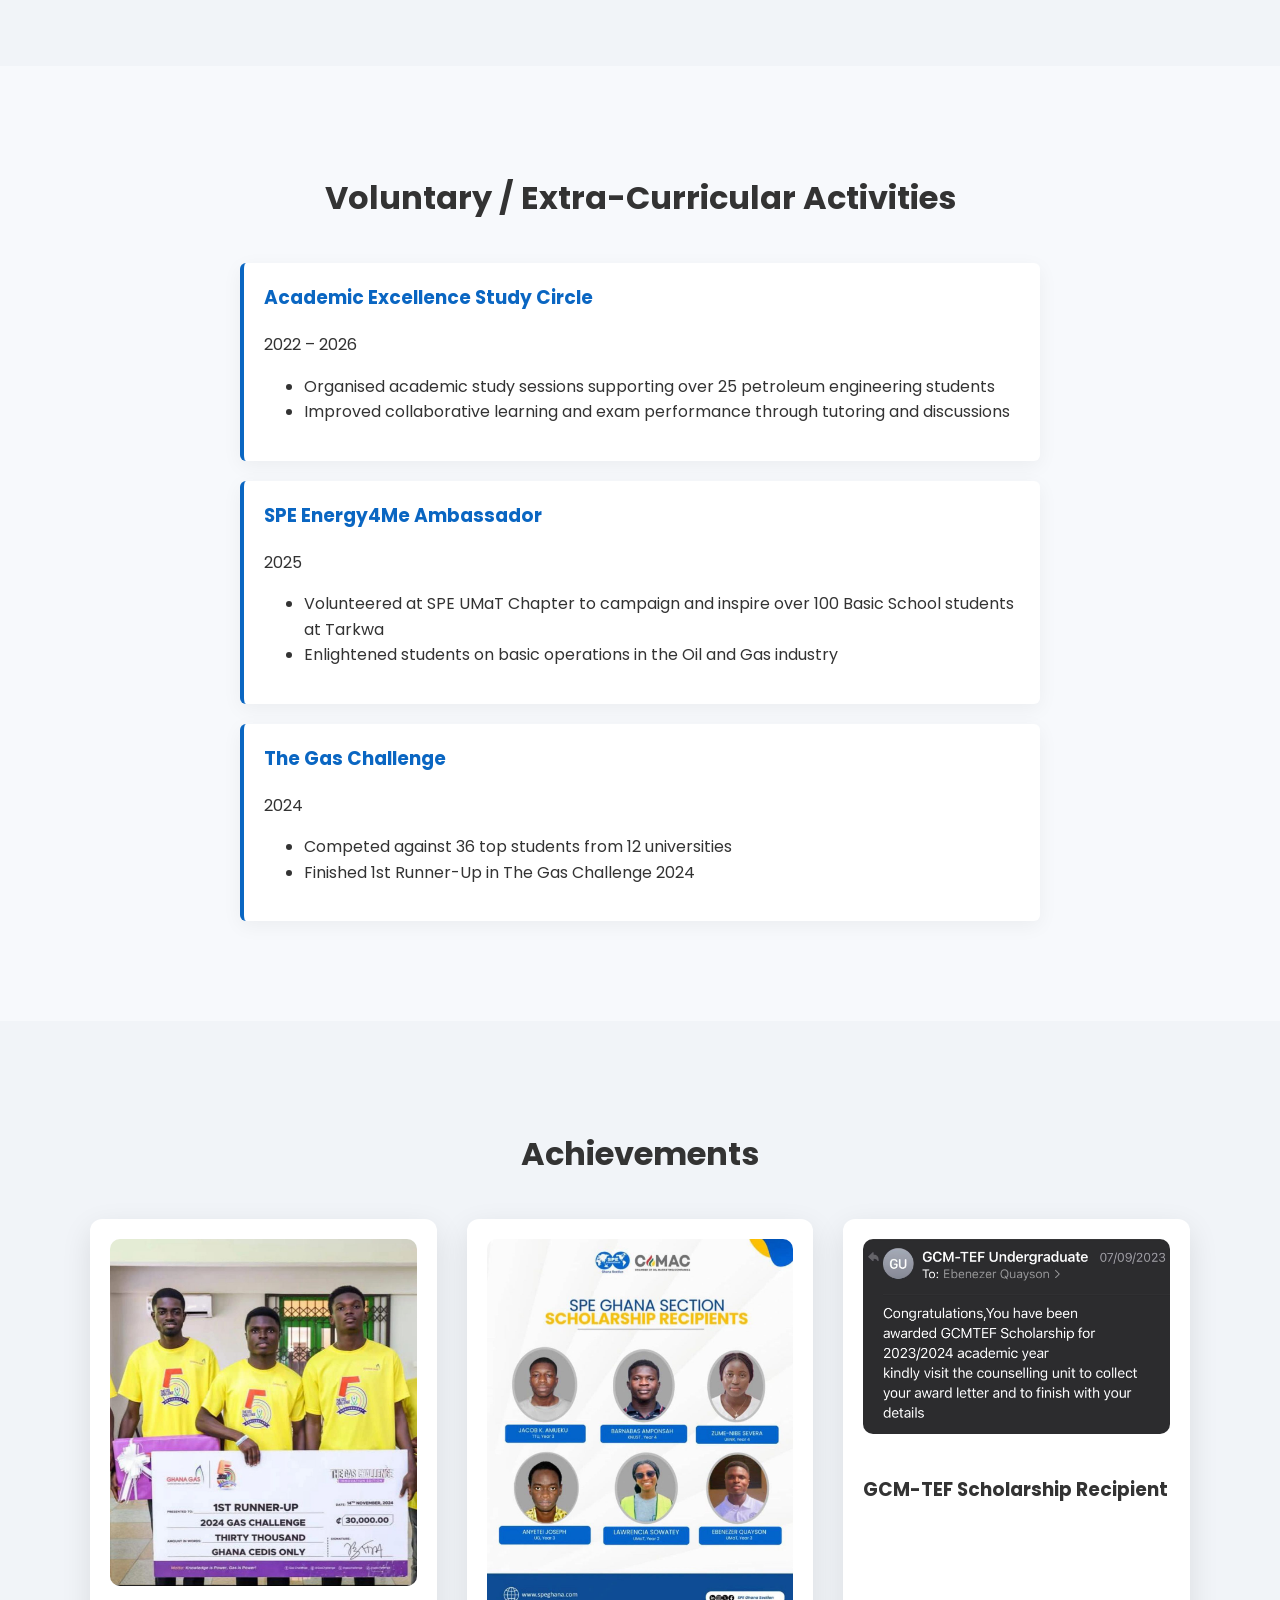
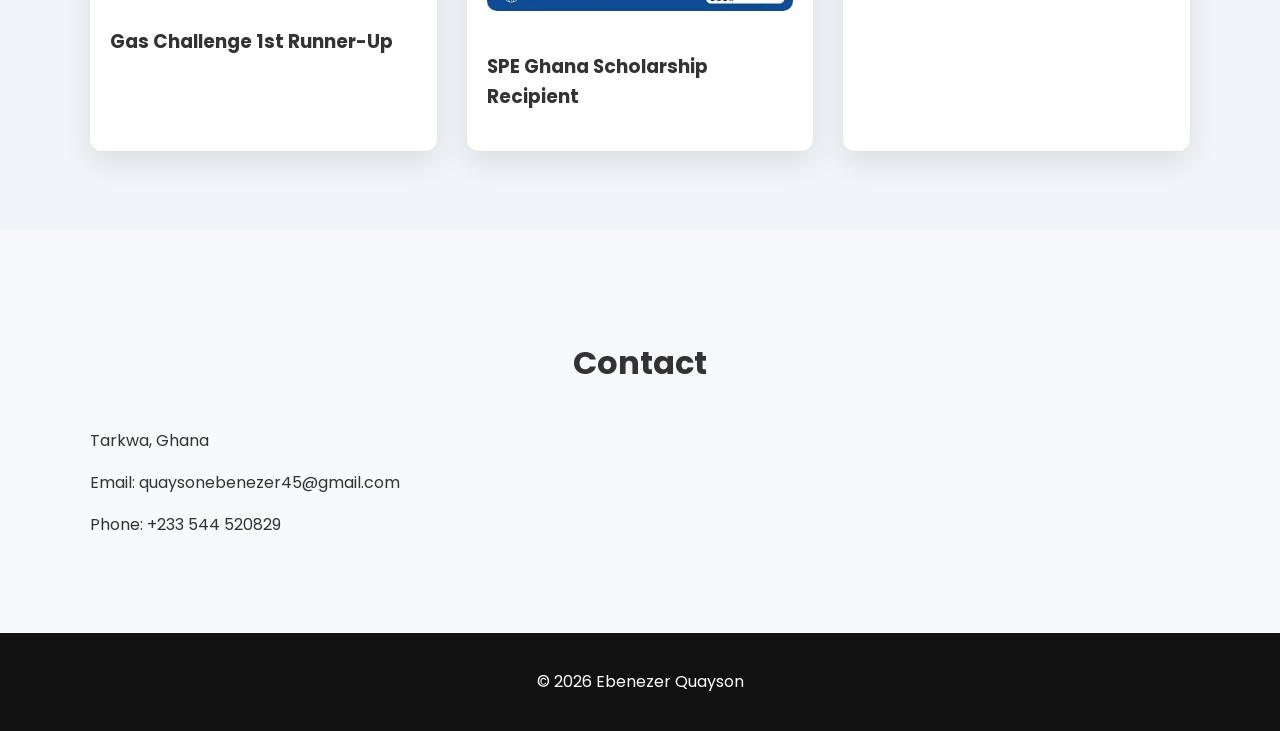
==== commit 331fc63a: "Update index.html" ====
--- a/index.html
+++ b/index.html
@@ -116,7 +116,6 @@
         <h3>Gas Pipeline Design and Construction, The Gas Challenge, Ghana National Gas Company</h3>
         <p>Represented the University of Mines and Technology, researched and prepared a project report and delivered a technical presentation on gas pipeline construction, contributing to informed discussions at The Gas Challenge, 2024.</p>
       </div>
-      
         <div class="card">
         <img src="images/project3.jpeg"> <img src="images/project4.jpeg">
         <h3>Hydrogen Storage in Aquifers, A CMG Modelling Project</h3>
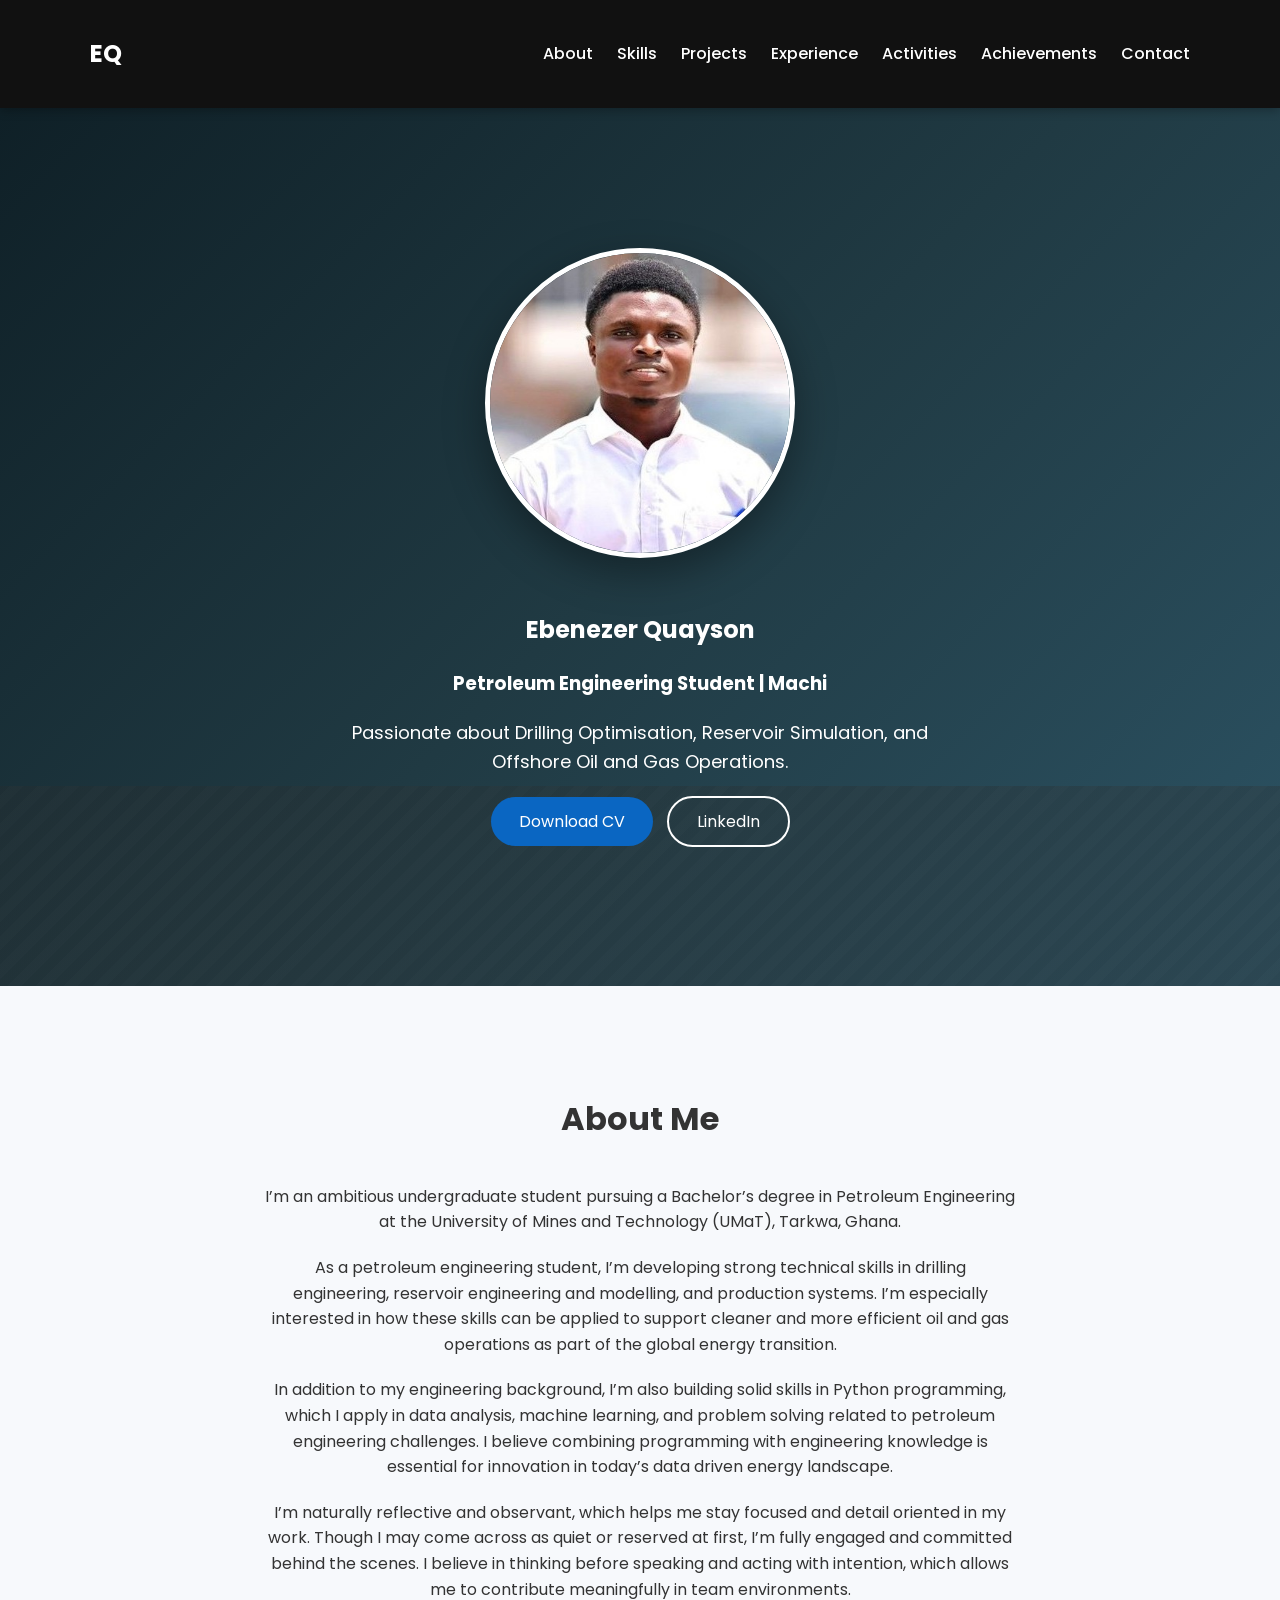
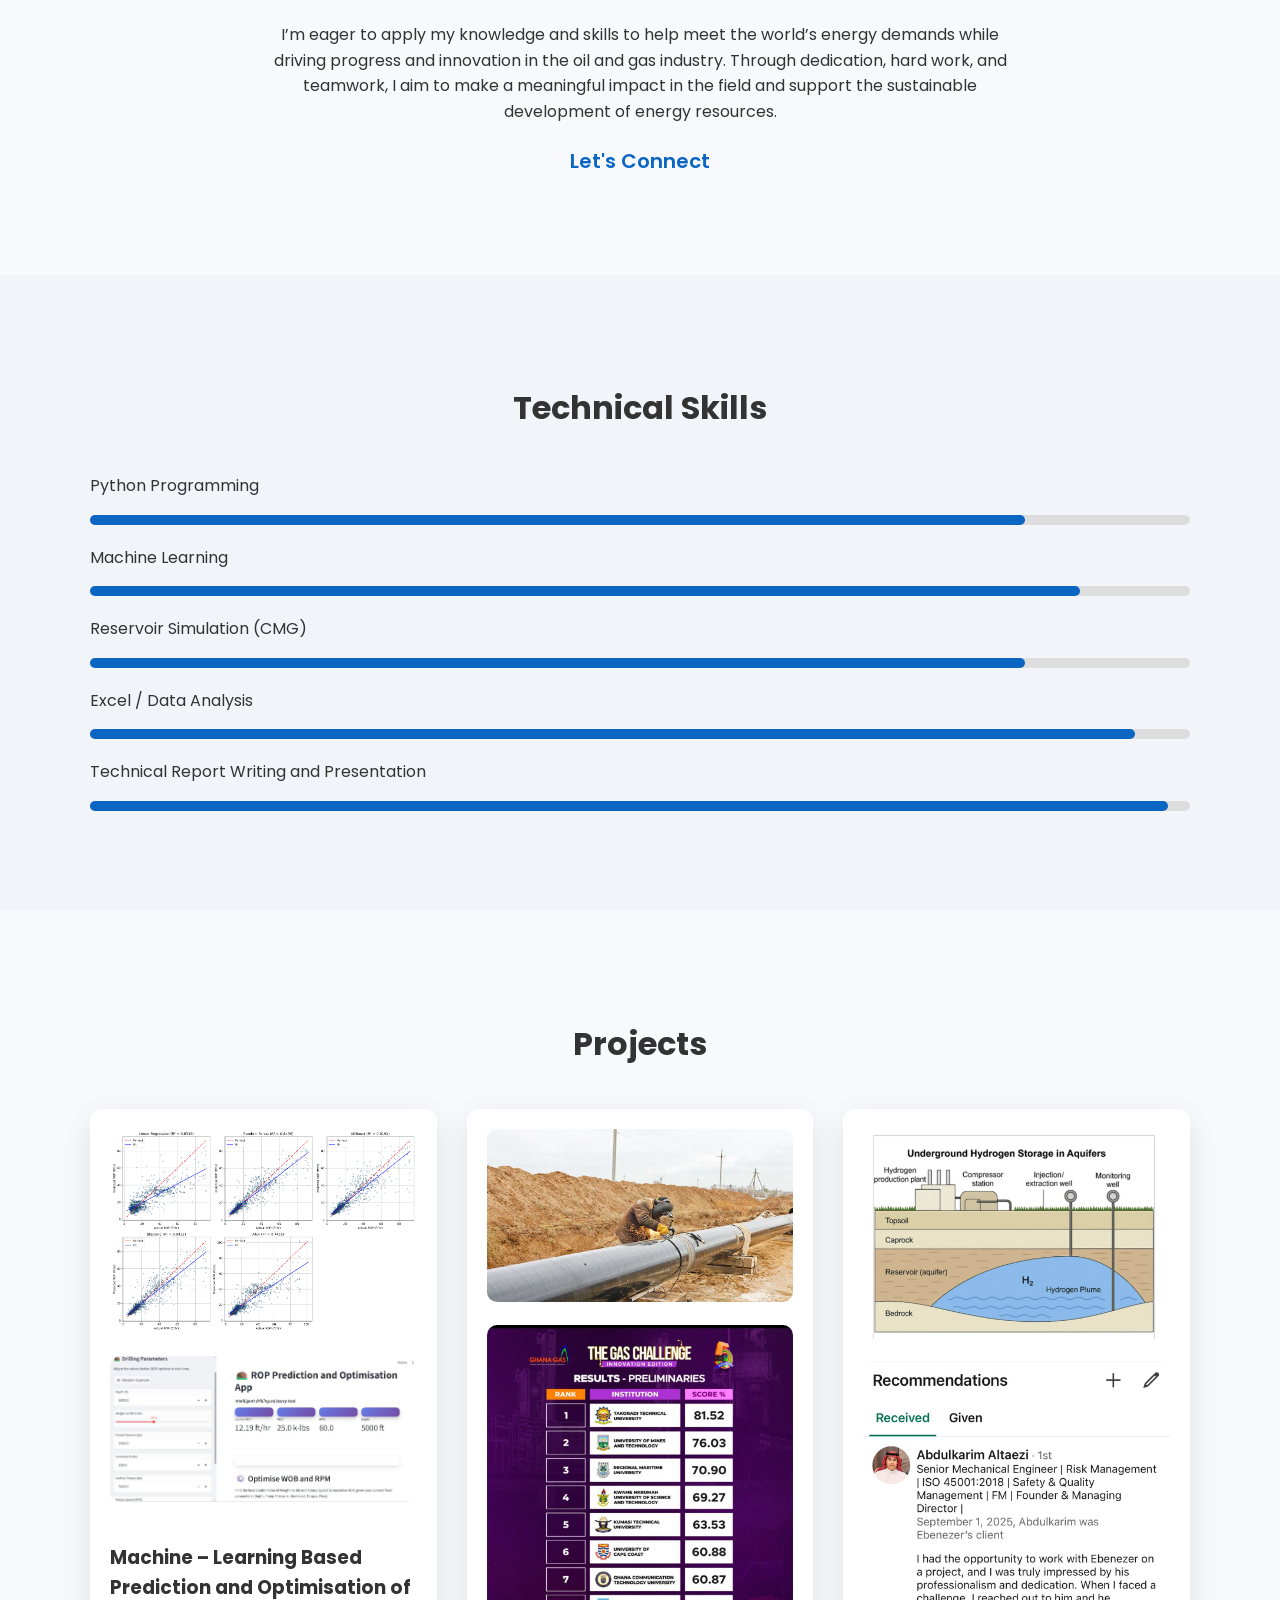
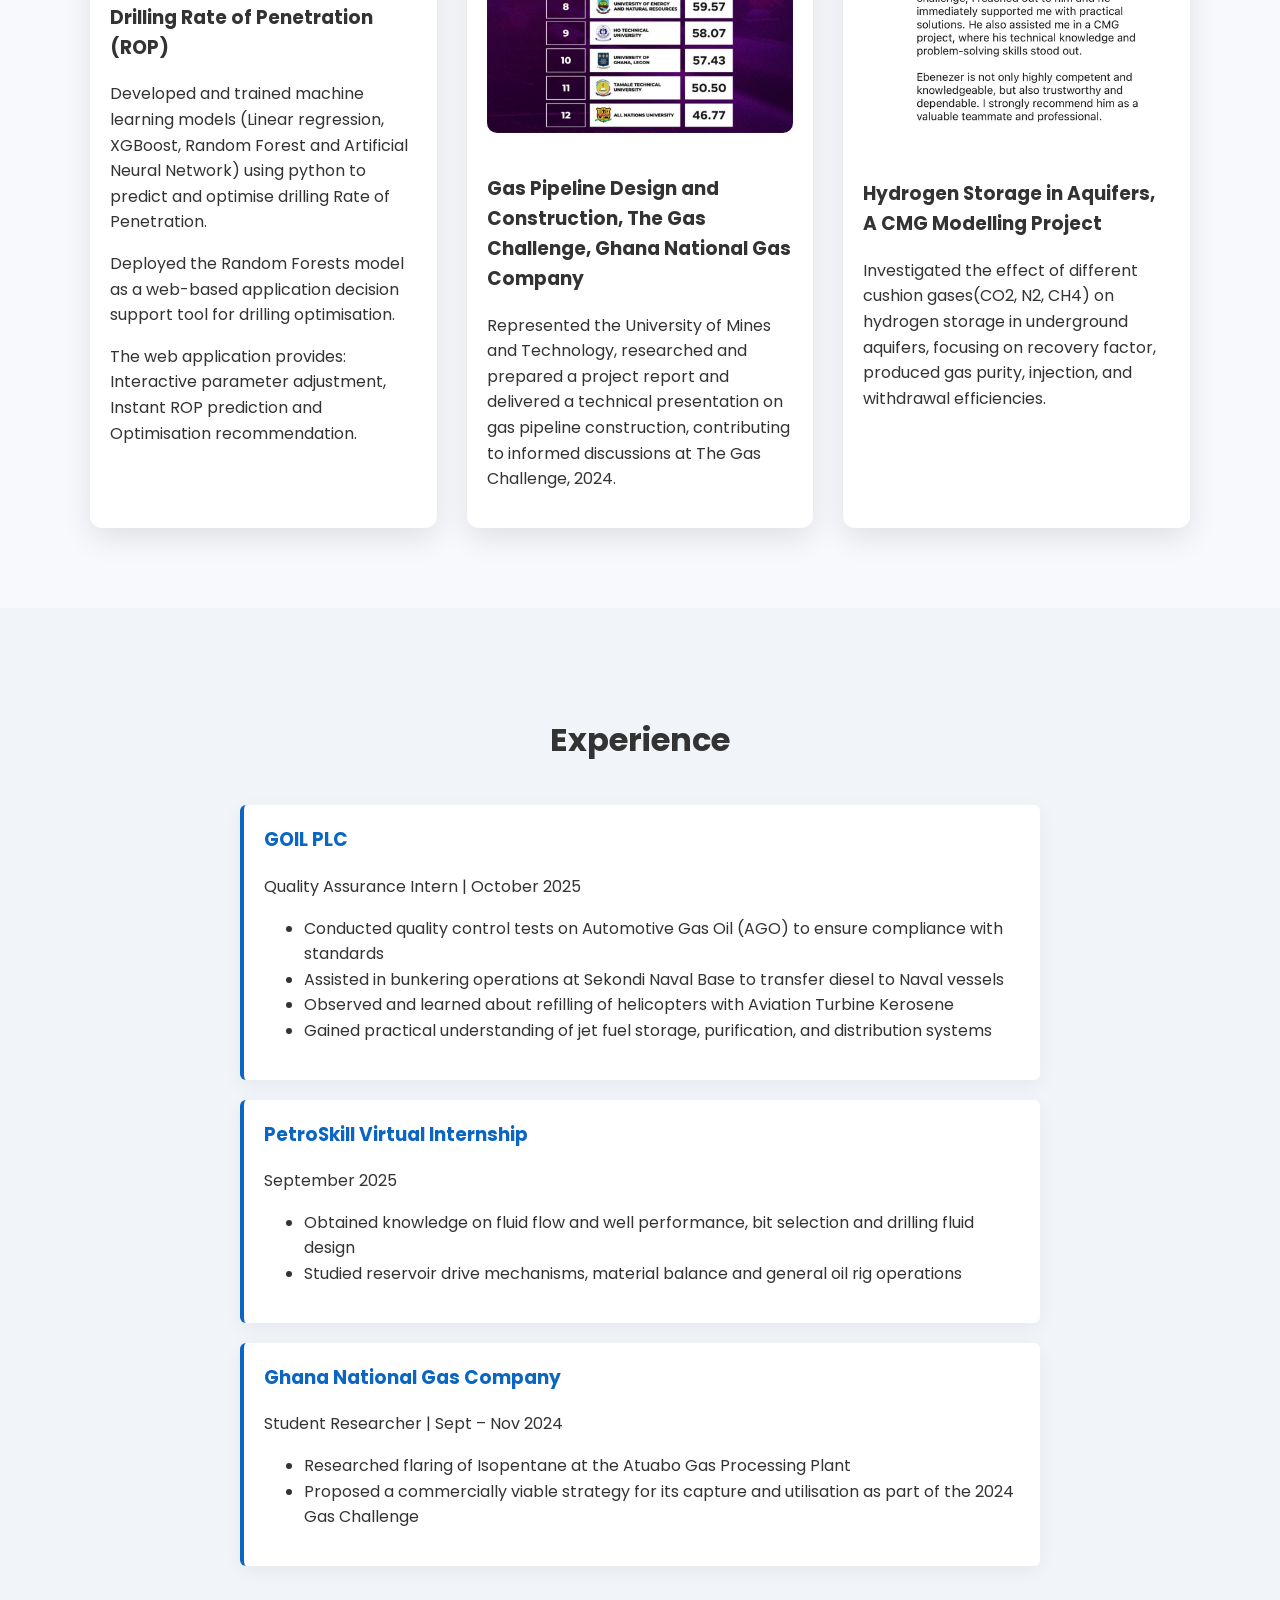
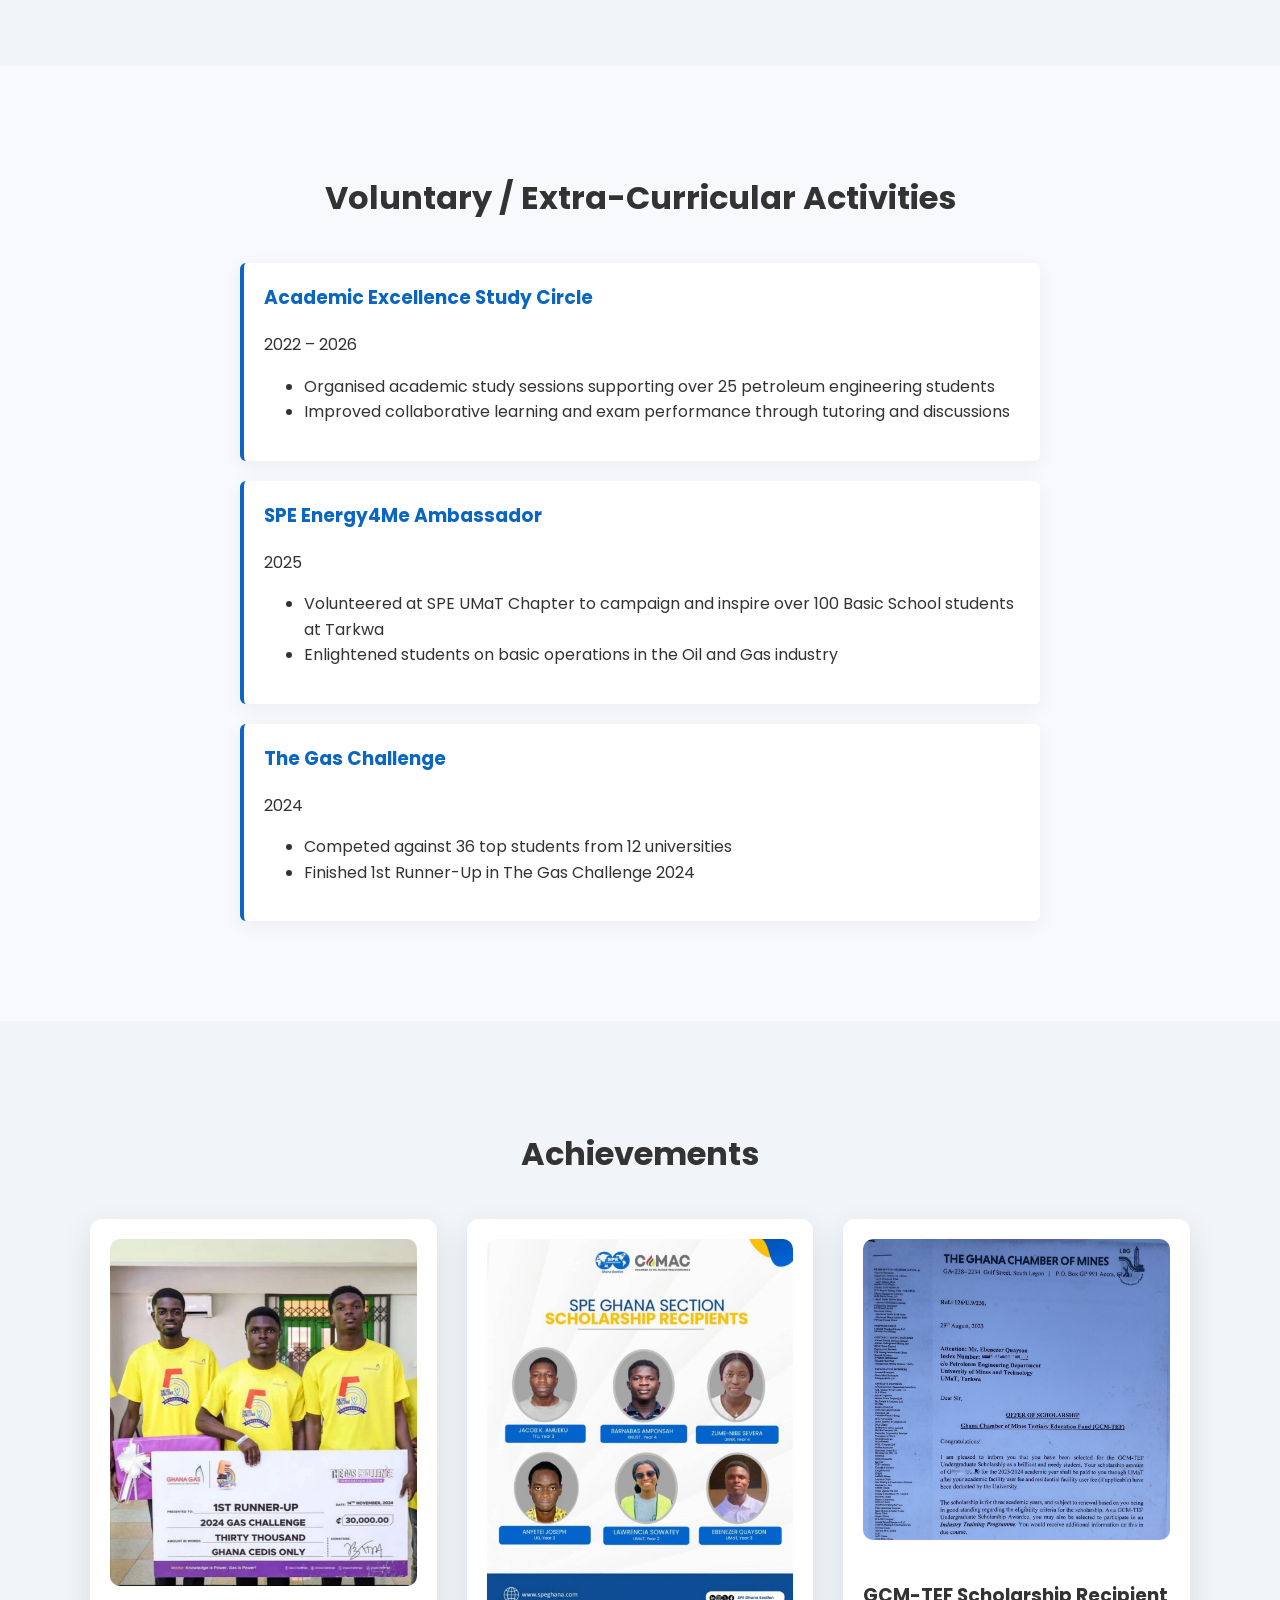
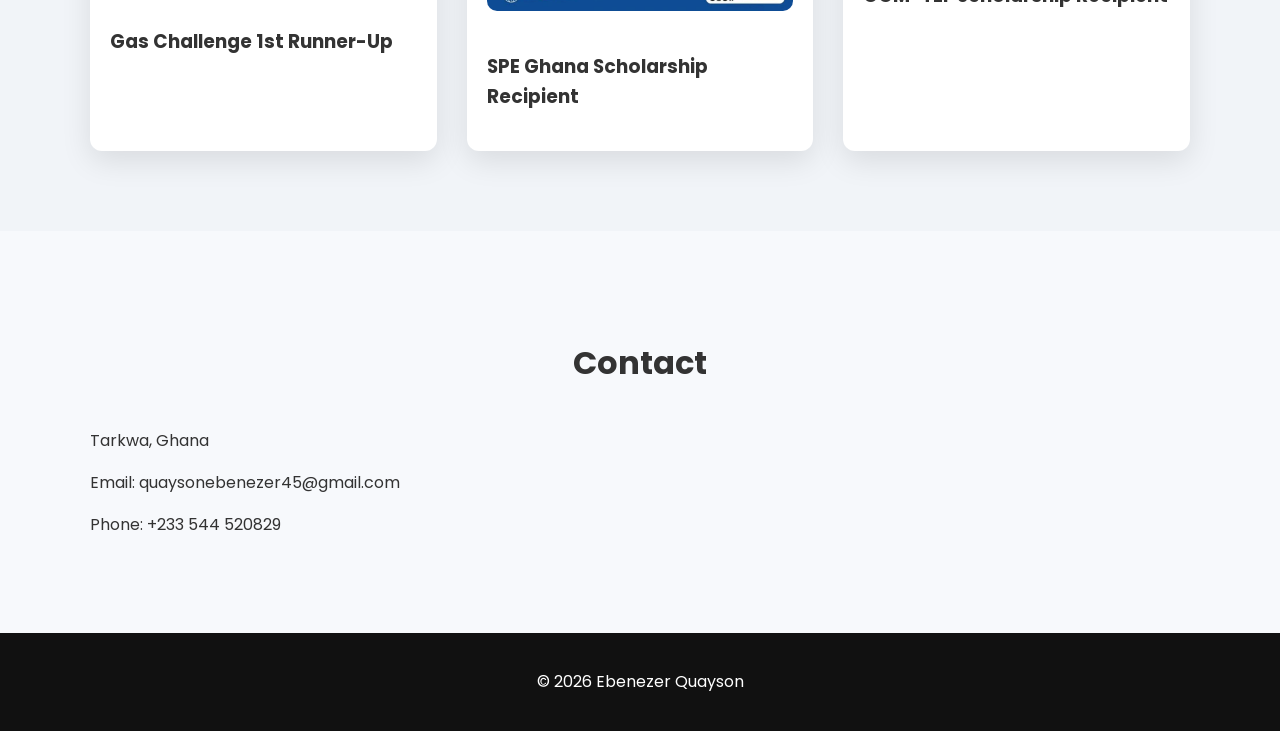
==== commit d620b96e: "Update index.html" ====
--- a/index.html
+++ b/index.html
@@ -207,7 +207,7 @@
         <h3>SPE Ghana Scholarship Recipient</h3>
        </div>
        <div class="card">
-        <img src="images/competition3.jpeg" alt="GCM-TEF Scholarship Recipient">
+        <img src="images/gcmtef.jpeg" alt="GCM-TEF Scholarship Recipient">
         <h3>GCM-TEF Scholarship Recipient</h3>
       </div>
     </div>
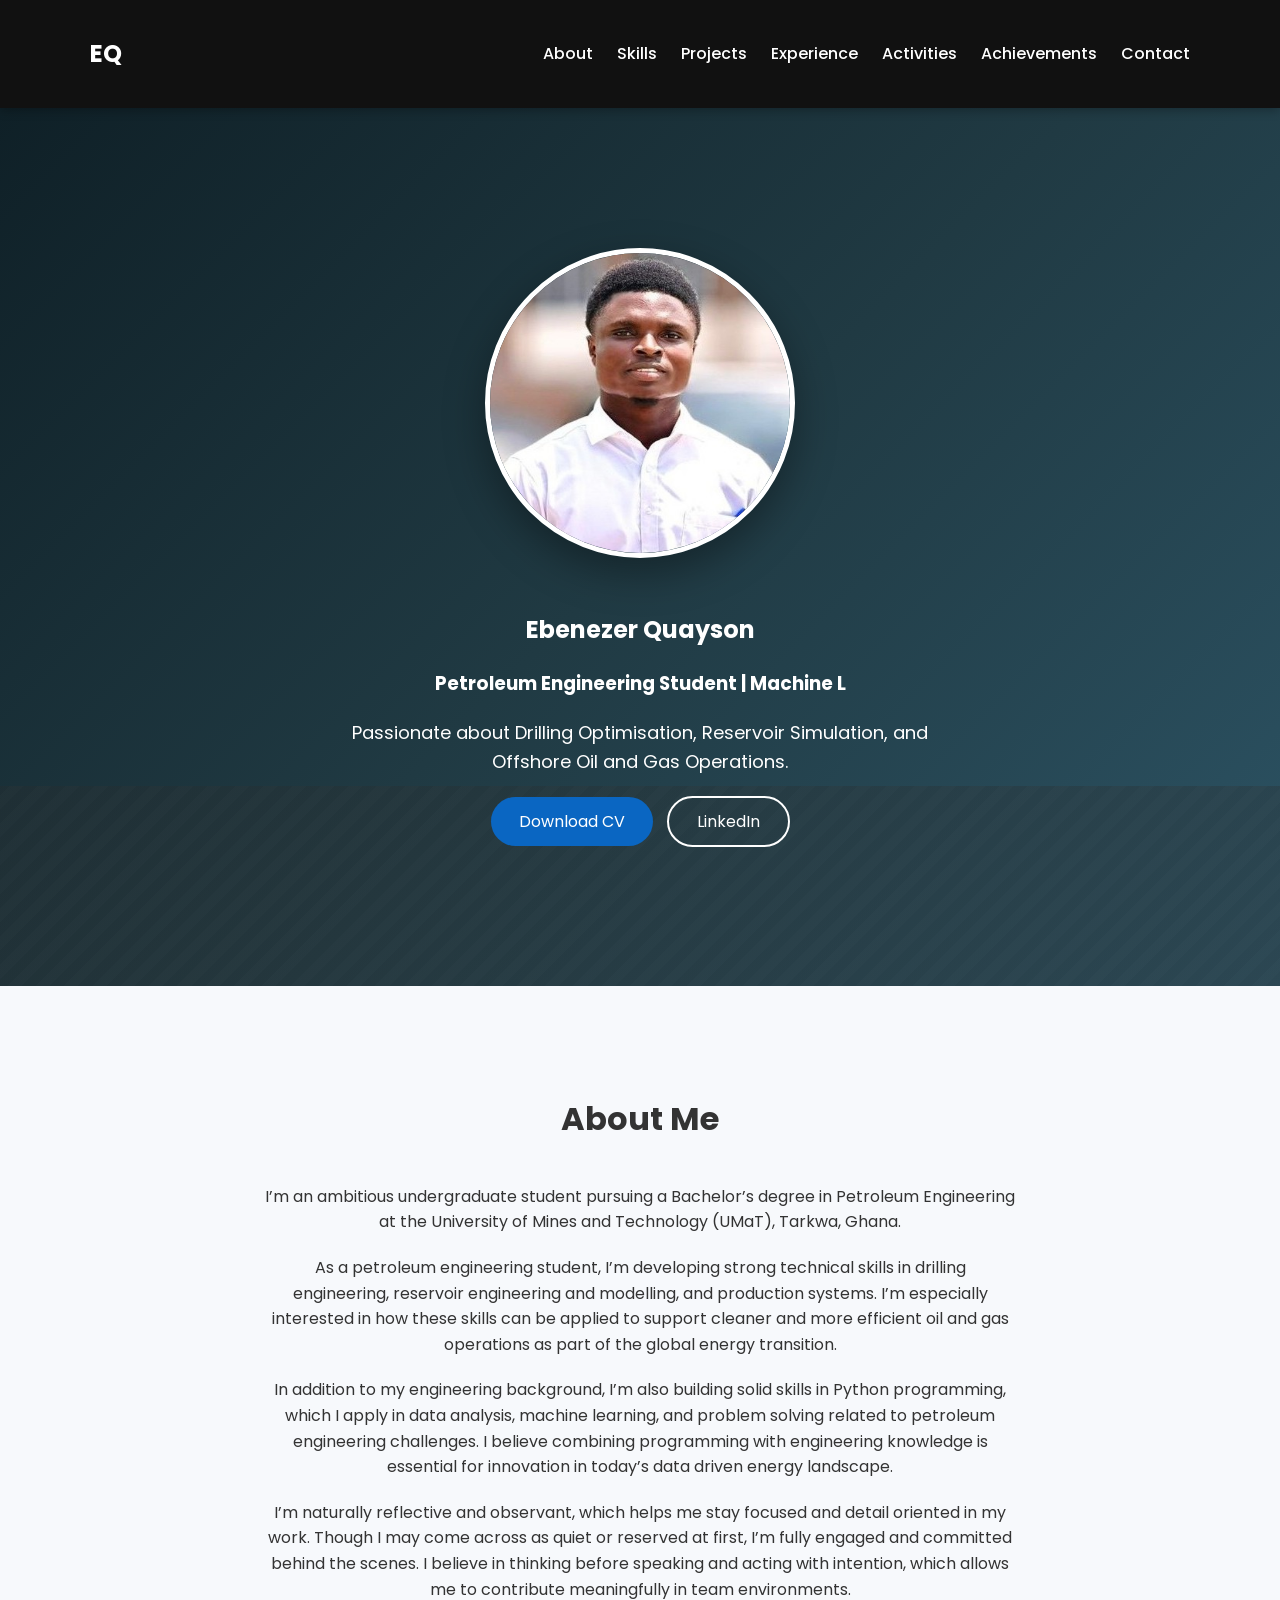
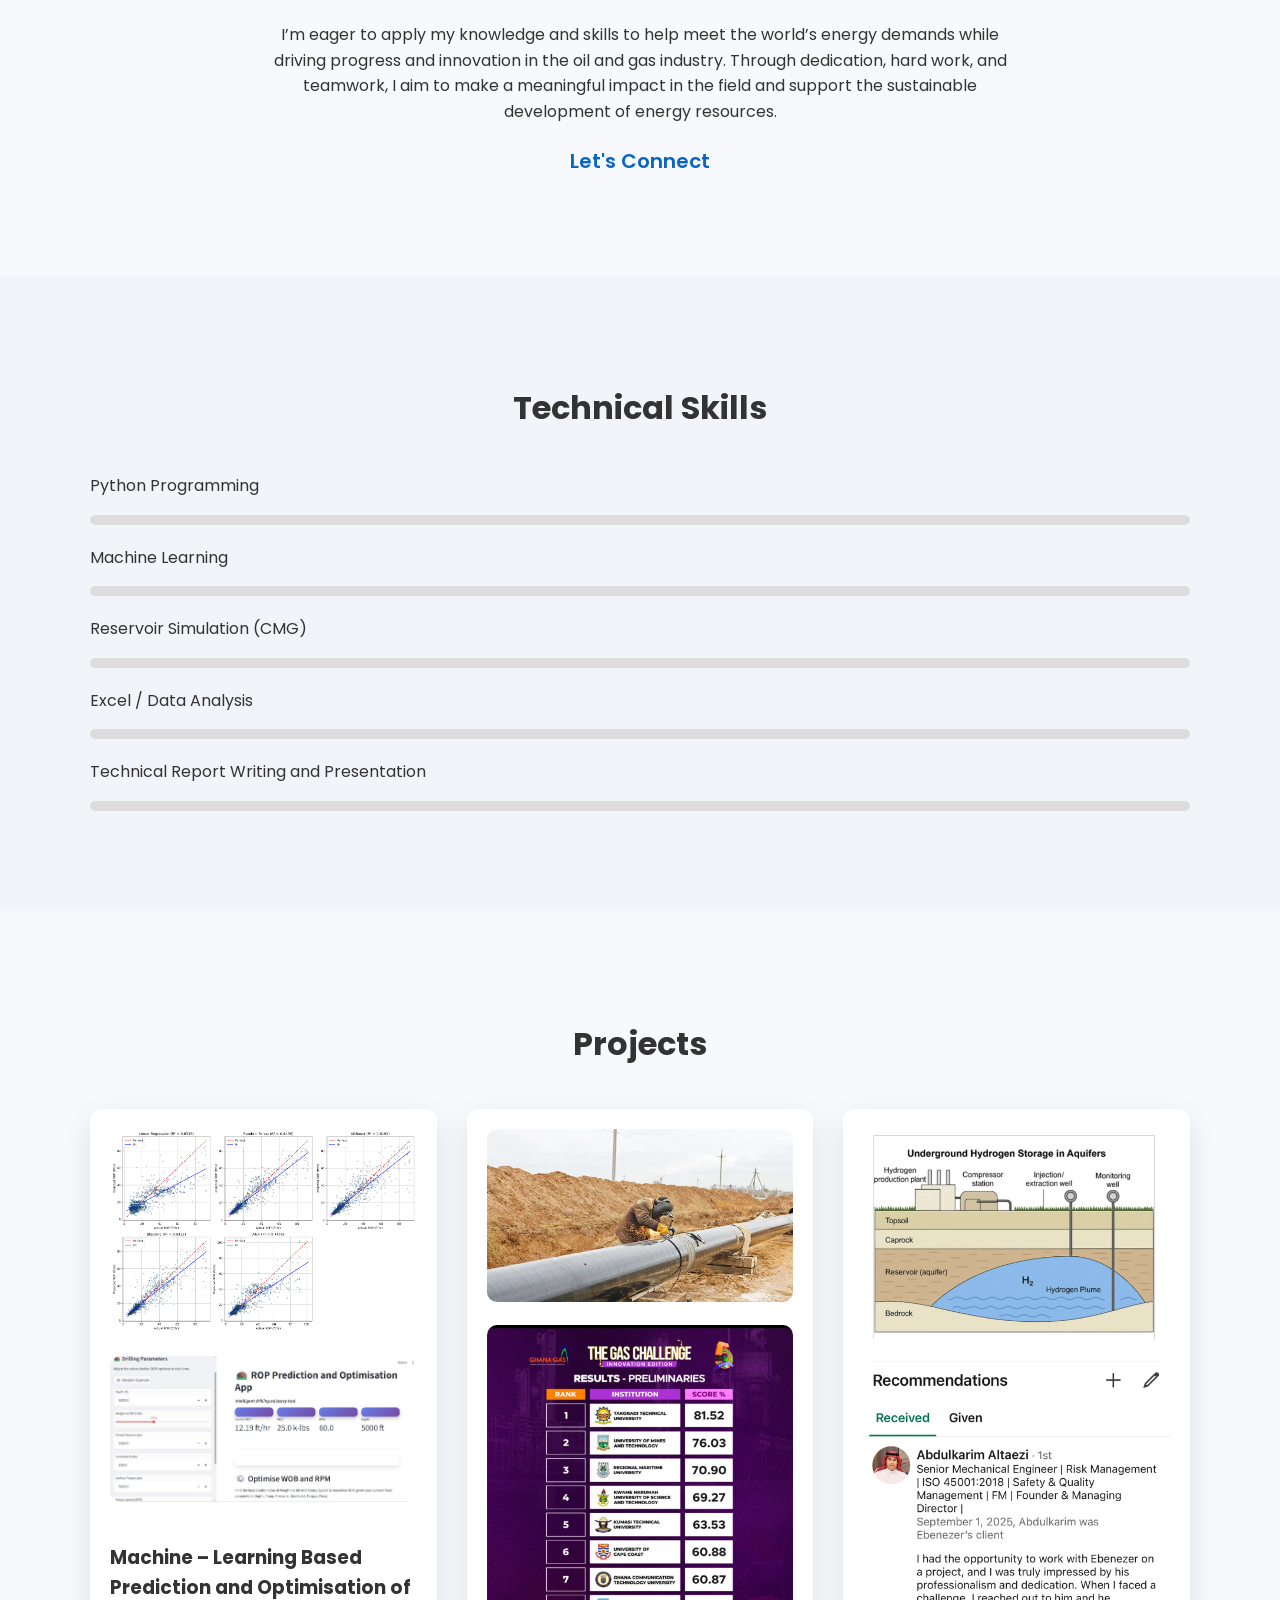
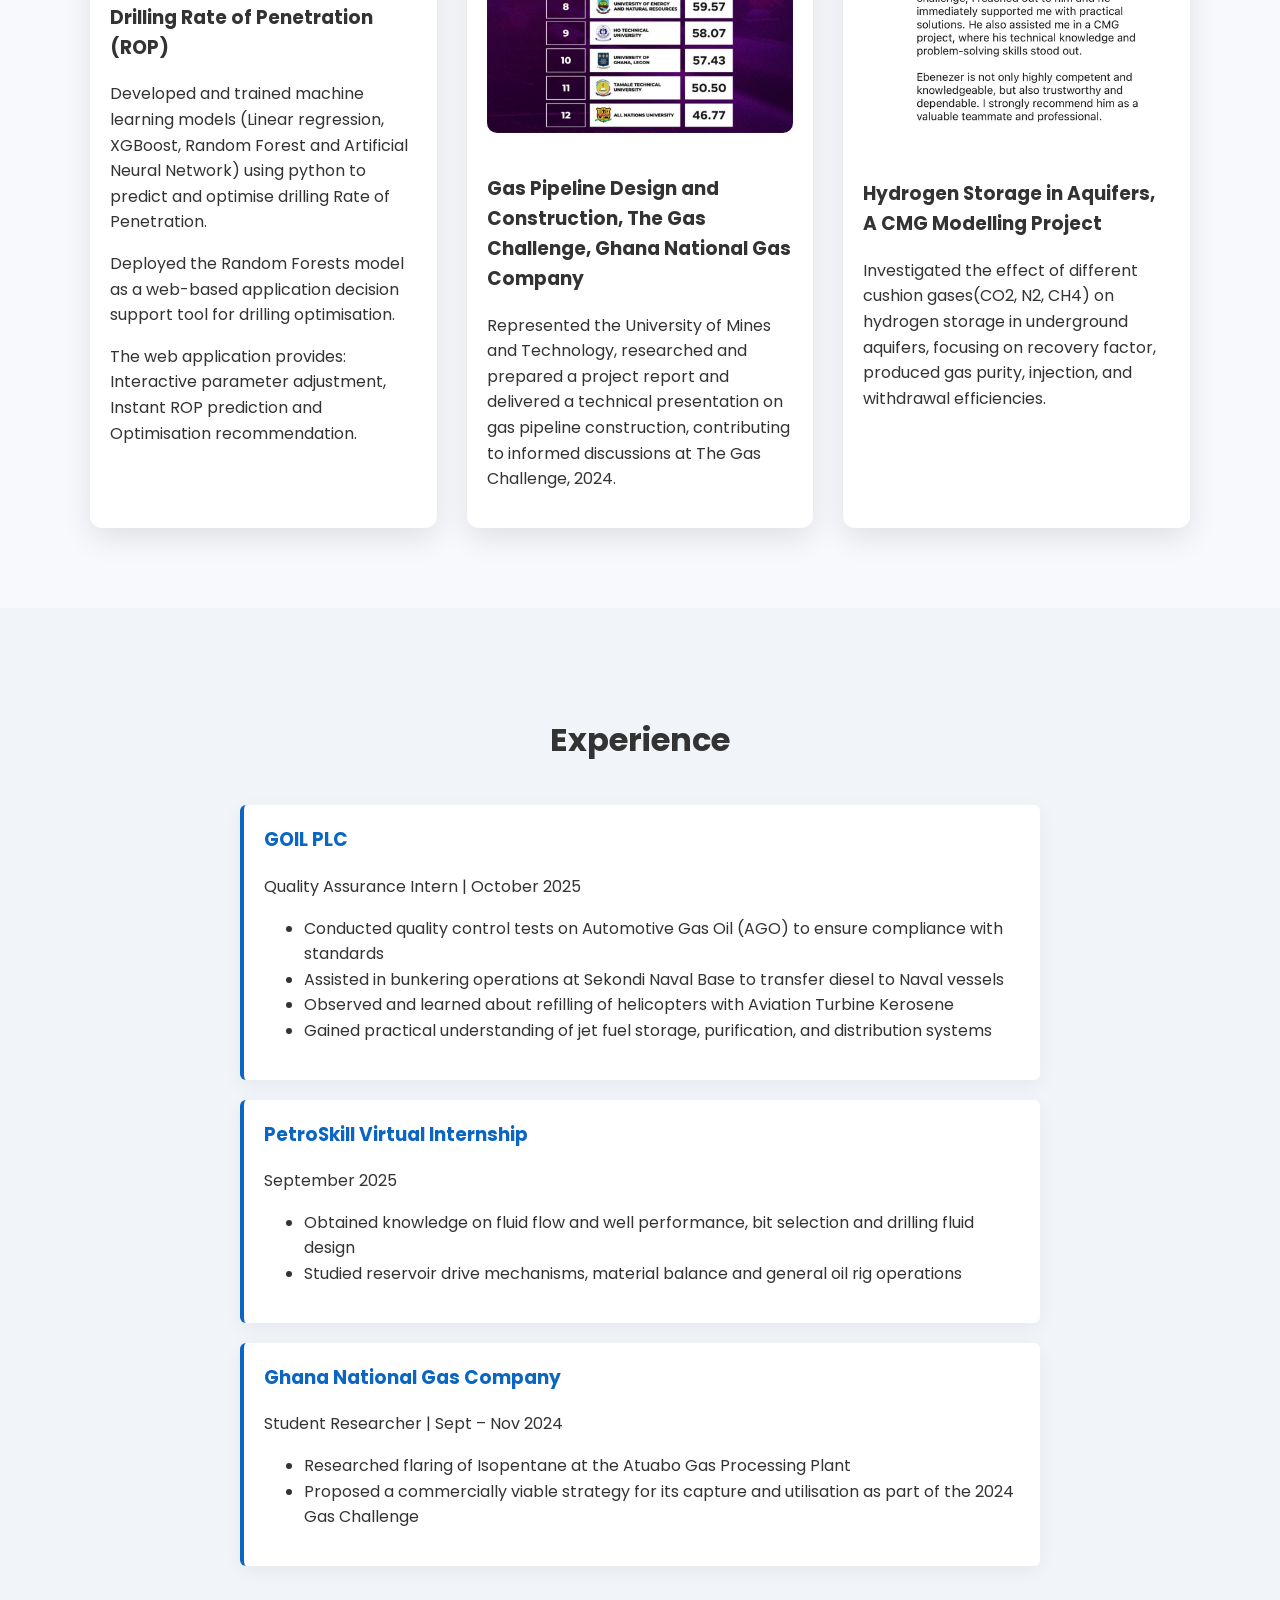
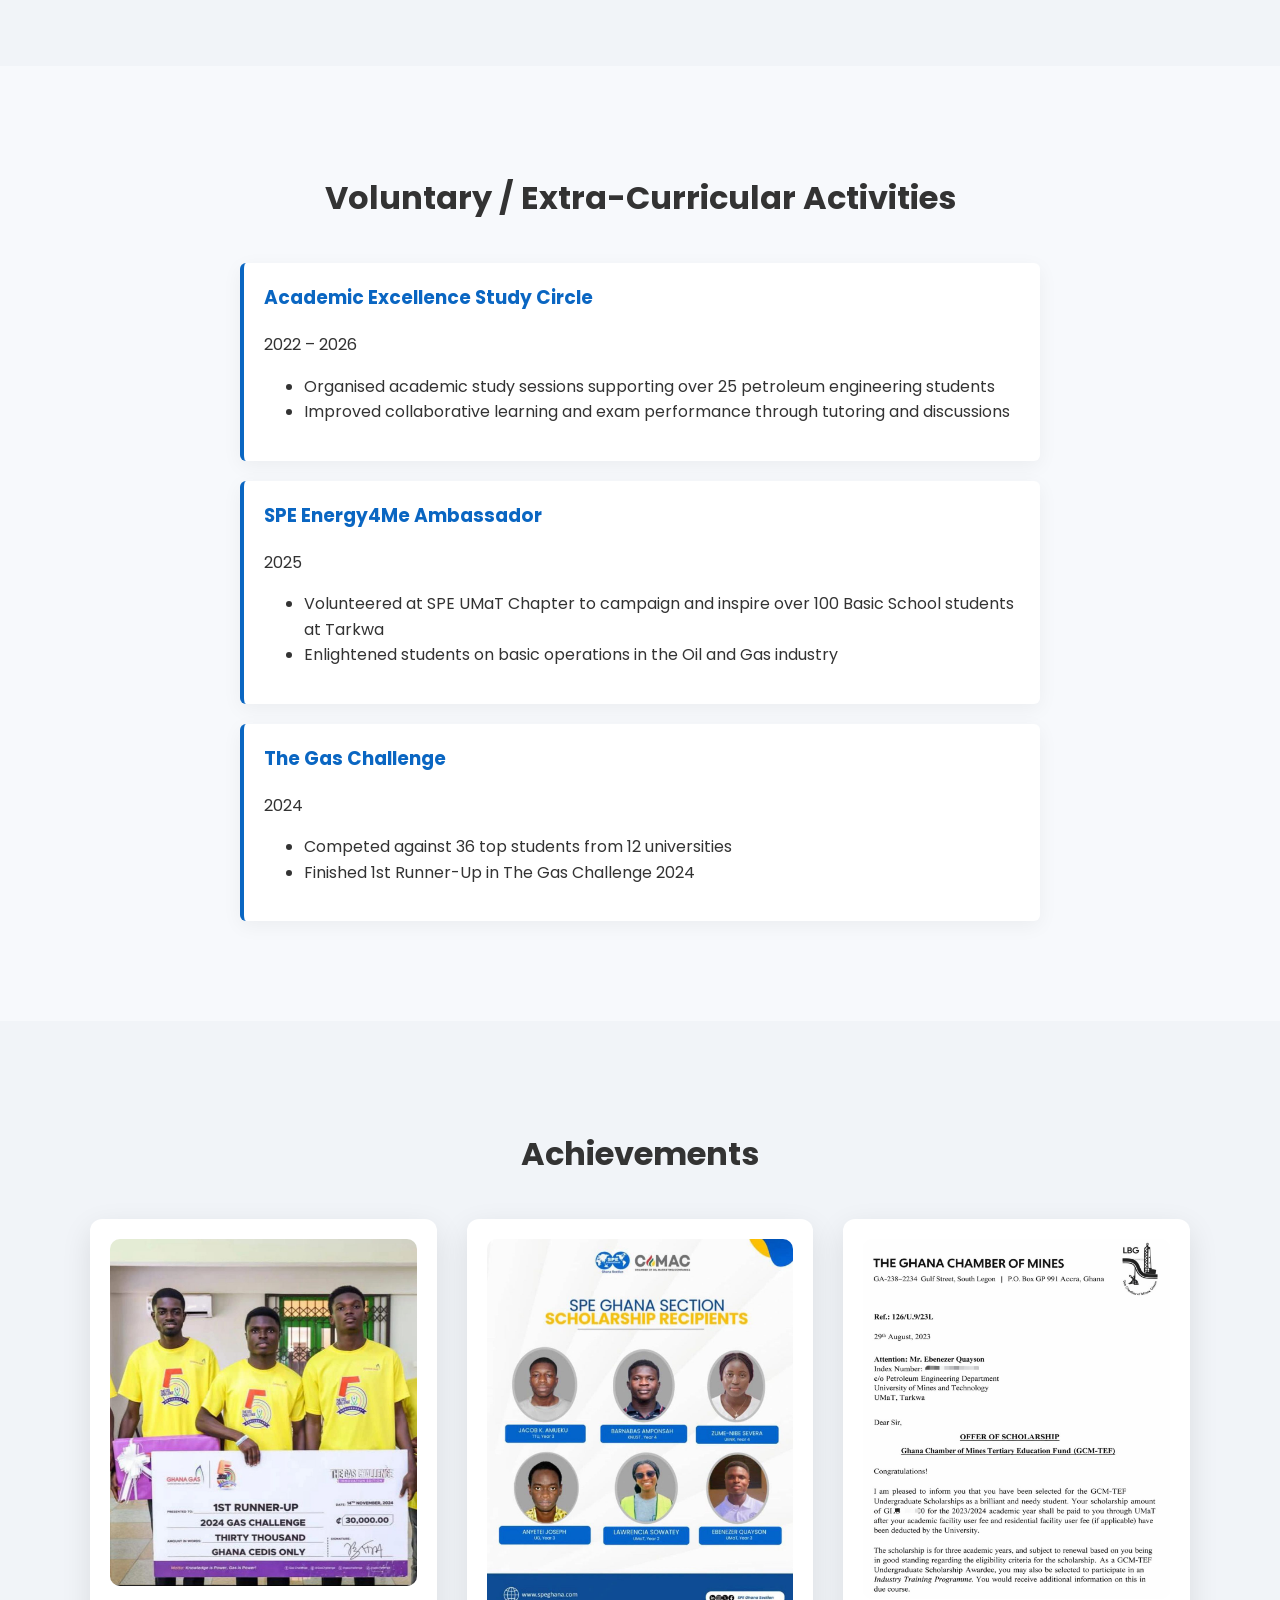
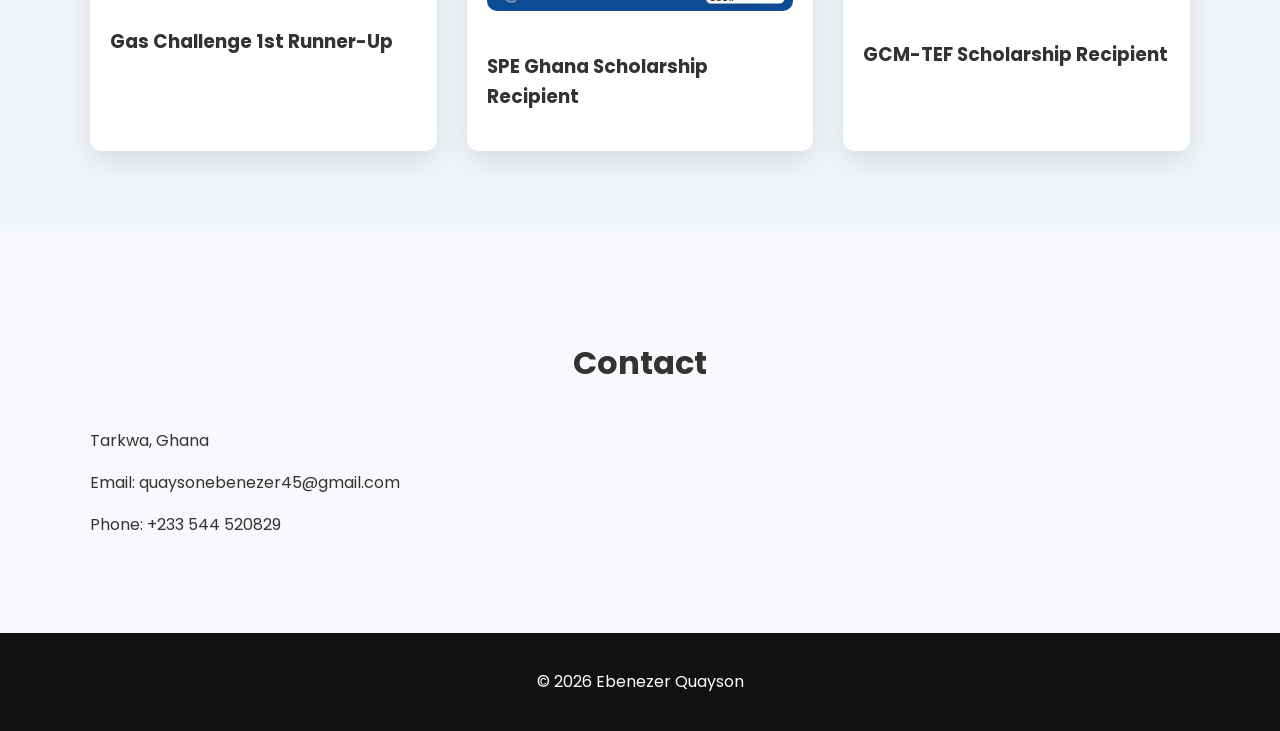
==== commit dfedbbdb: "Update index.html" ====
--- a/index.html
+++ b/index.html
@@ -51,7 +51,7 @@
       Passionate about Drilling Optimisation, Reservoir Simulation, and Offshore Oil and Gas Operations.
     </p>
     <div class="hero-buttons">
-      <a href="Ebenezer_Quayson_CV.pdf" class="btn">Download CV</a>
+      <a href="Quayson_Ebenezer_Quayson_CV.pdf" class="btn">Download CV</a>
       <a href="https://www.linkedin.com/in/ebenezerquayson131213" target="_blank" class="btn-outline">LinkedIn</a>
     </div>
   </div>
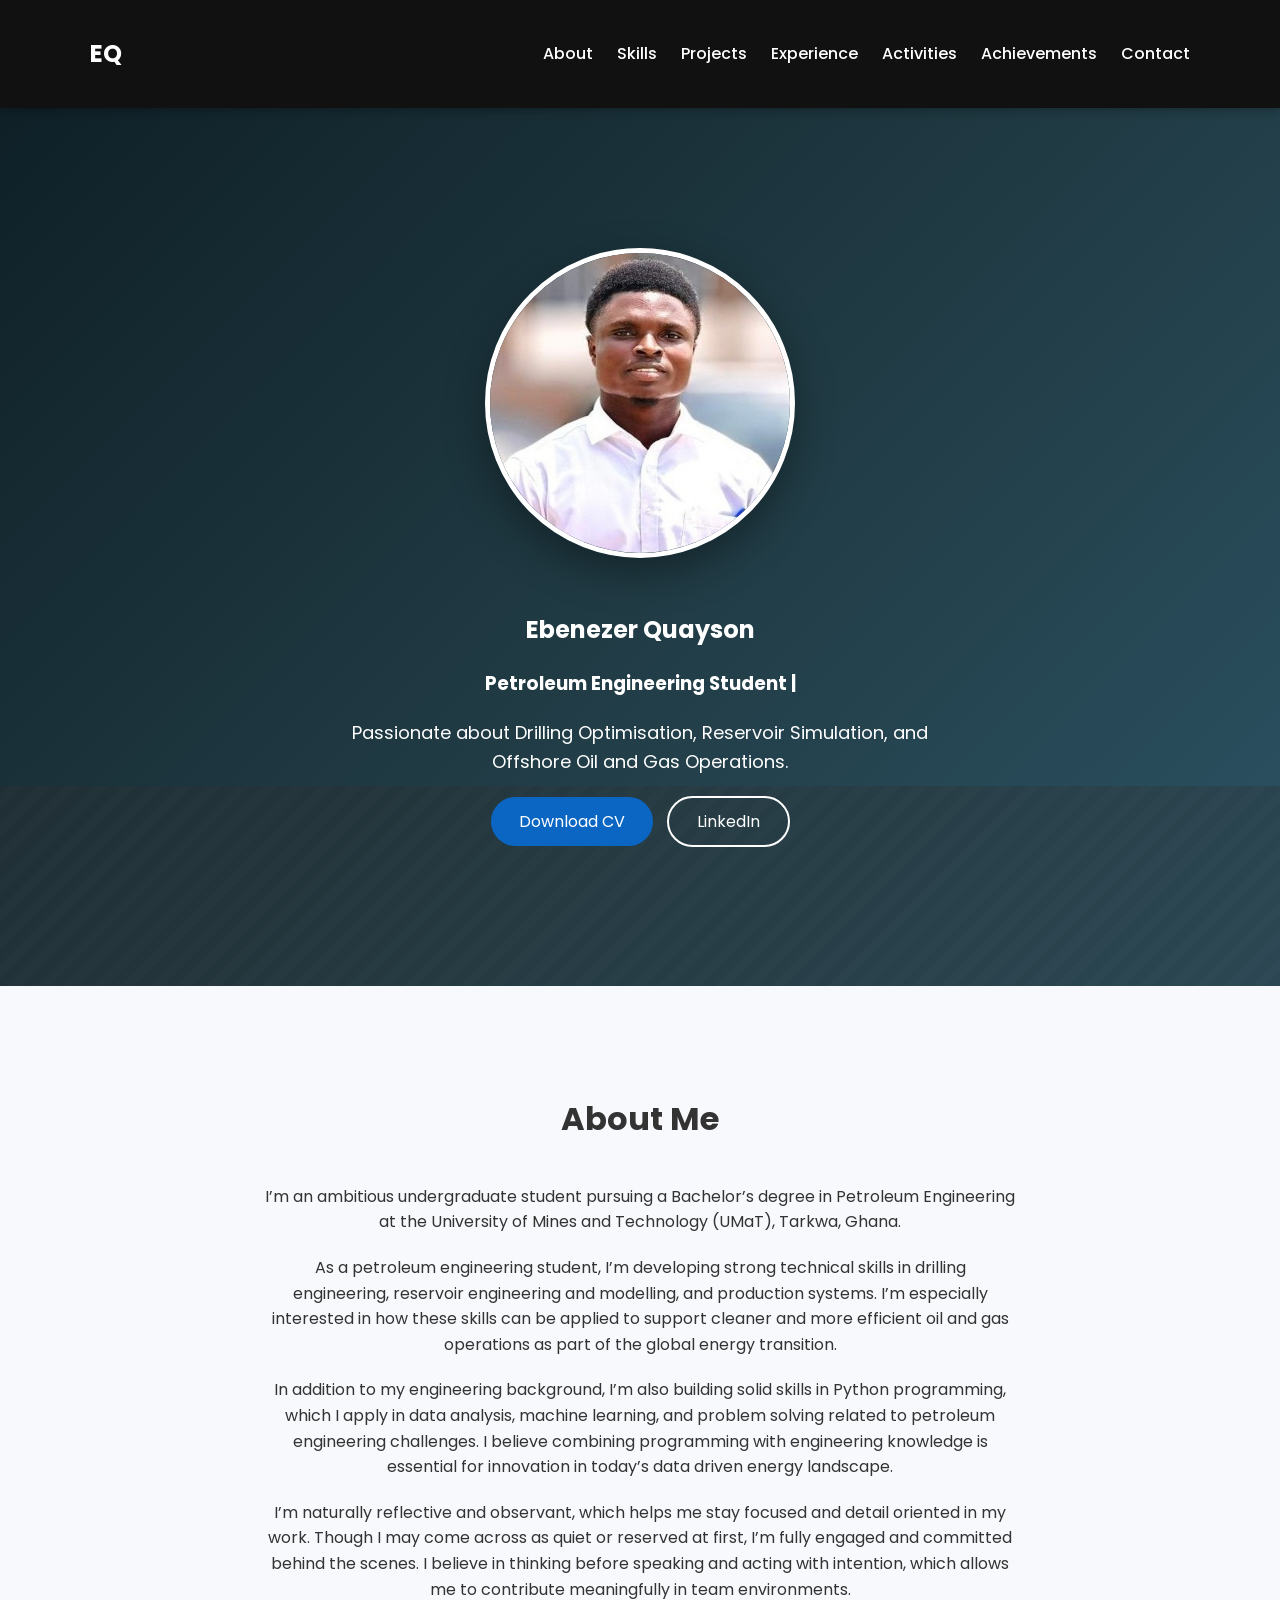
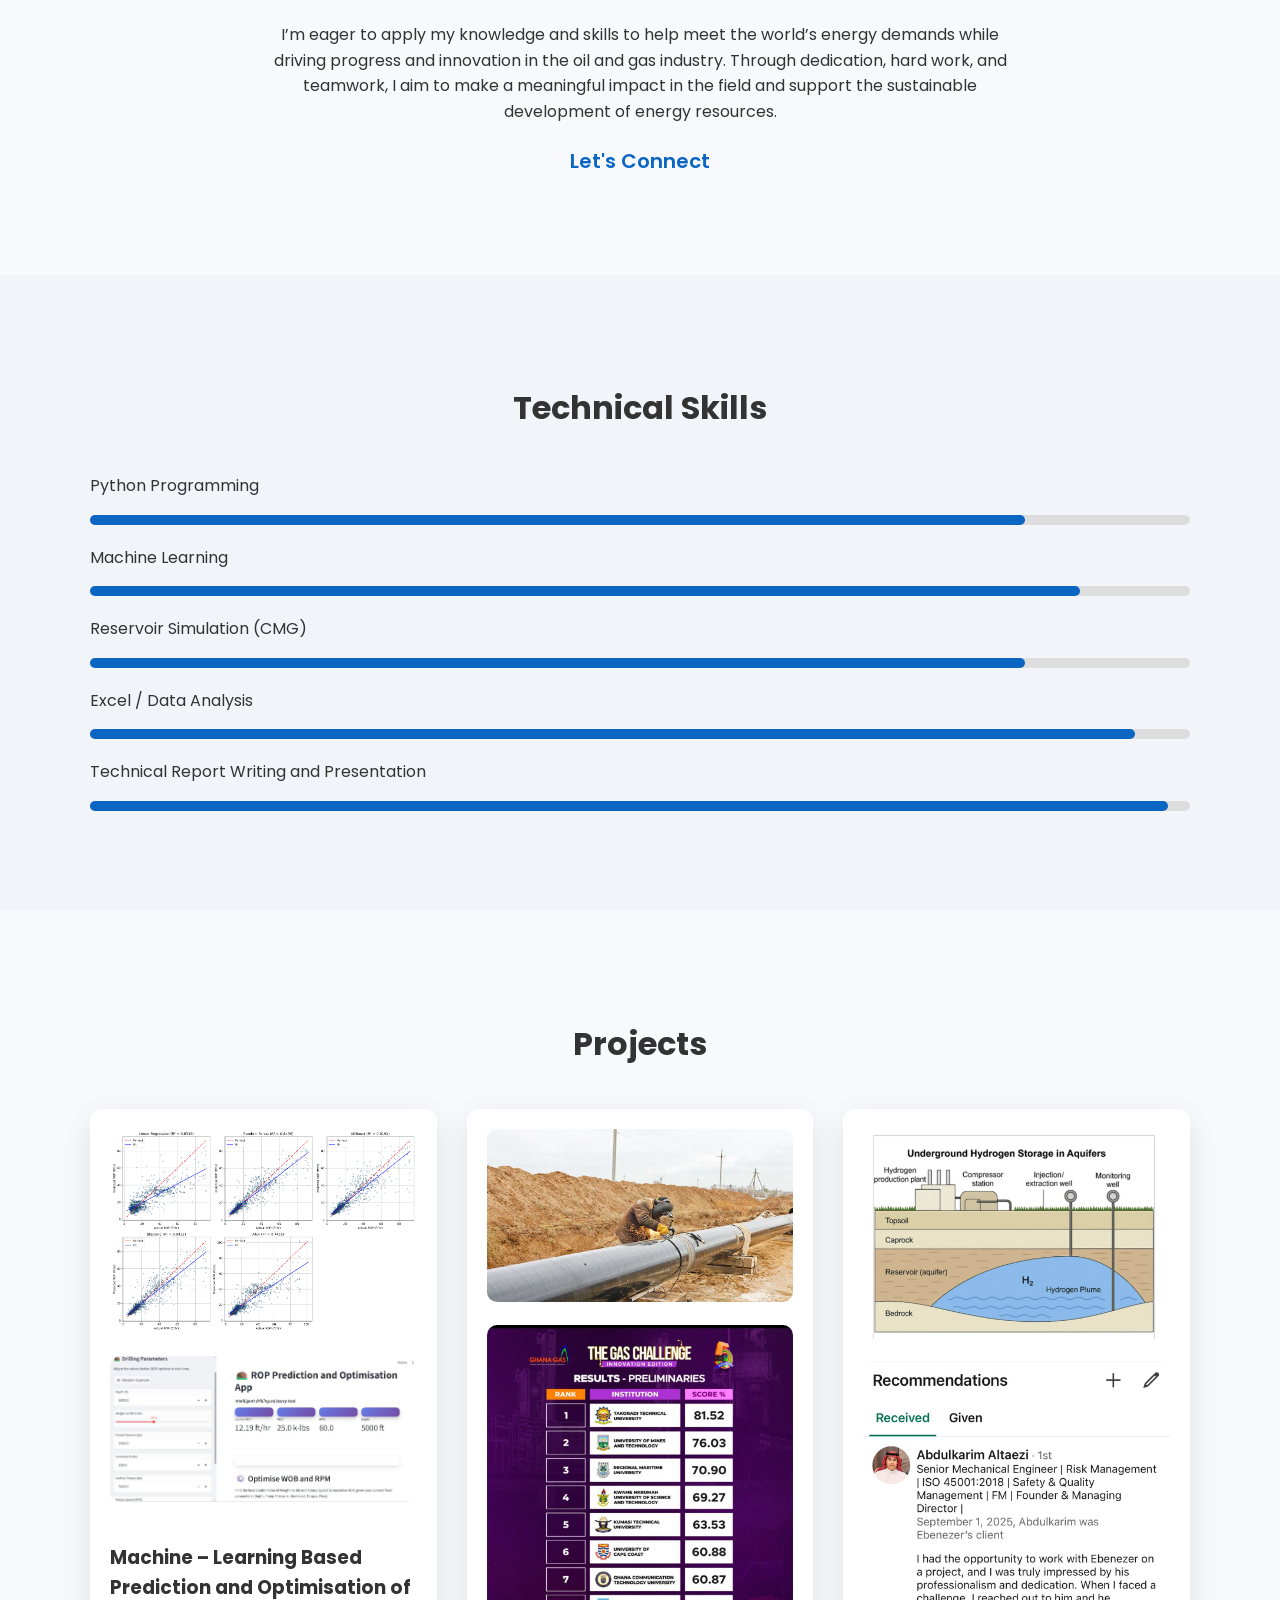
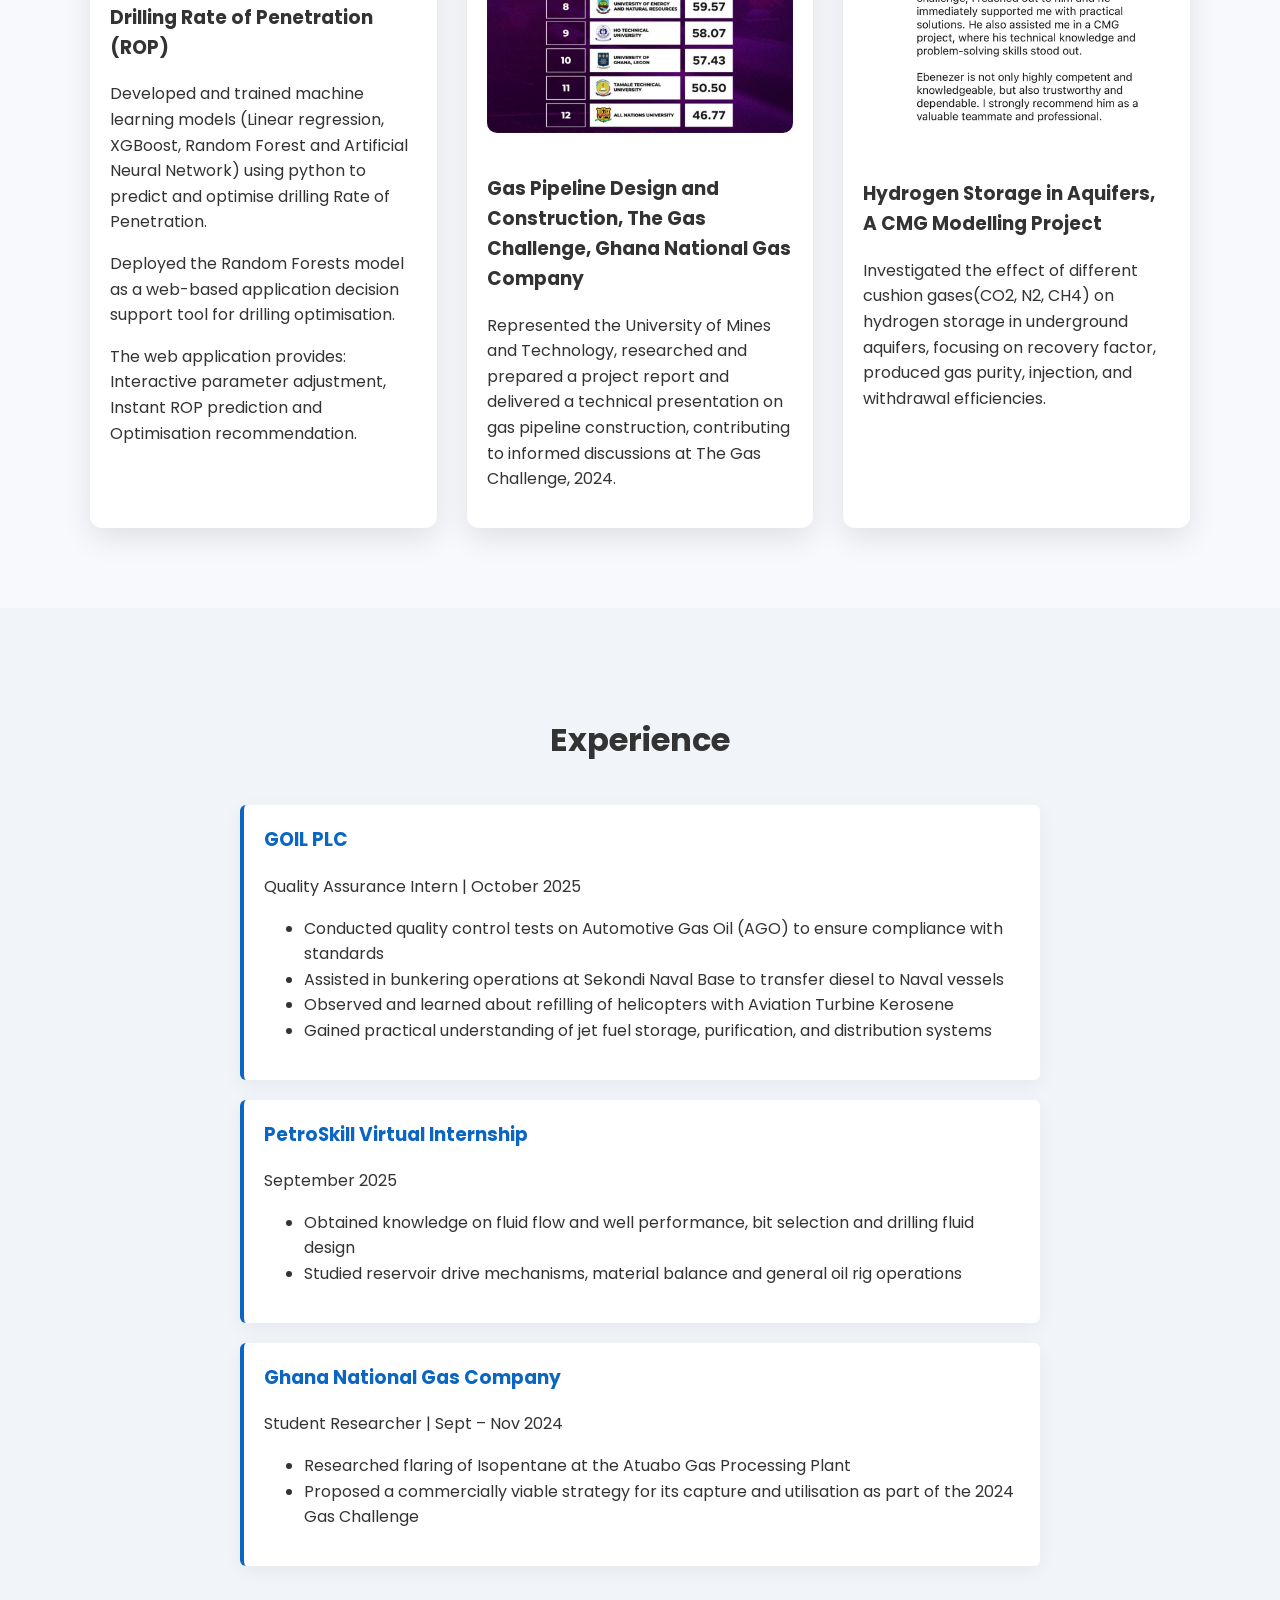
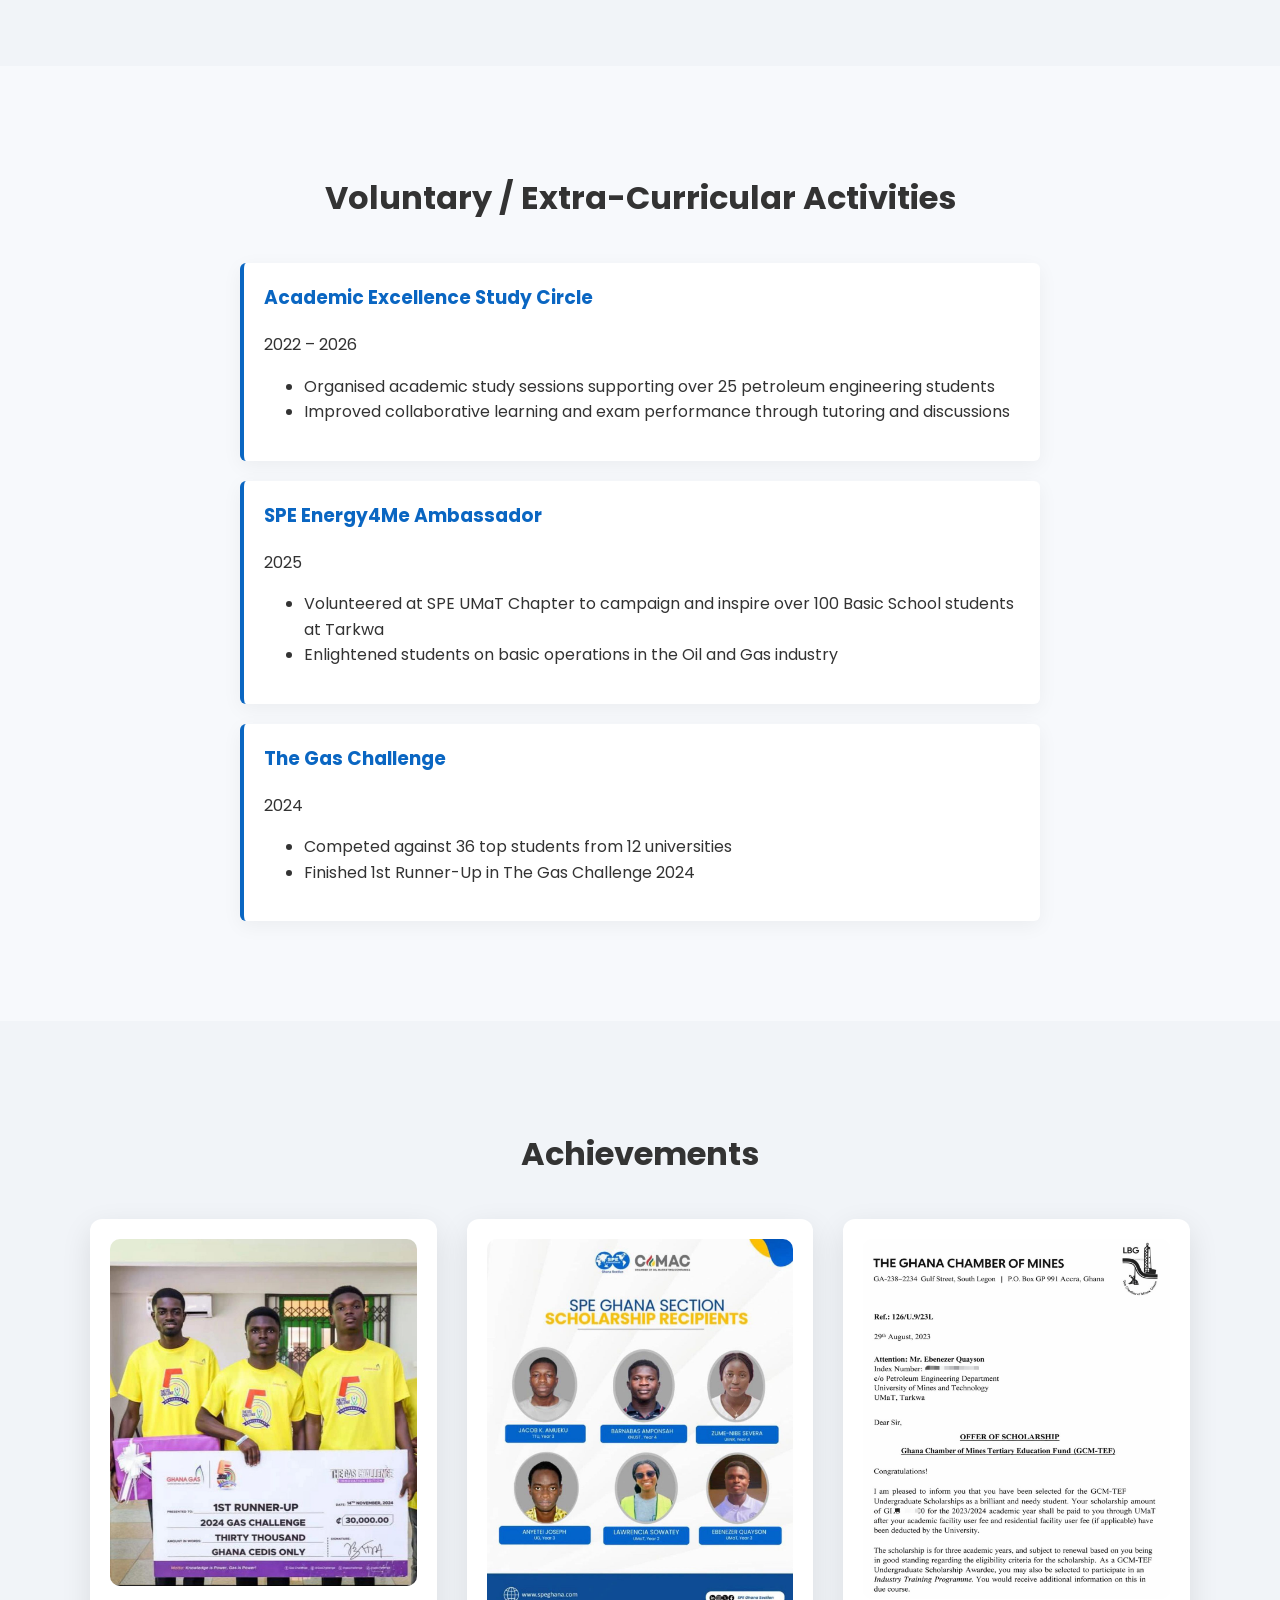
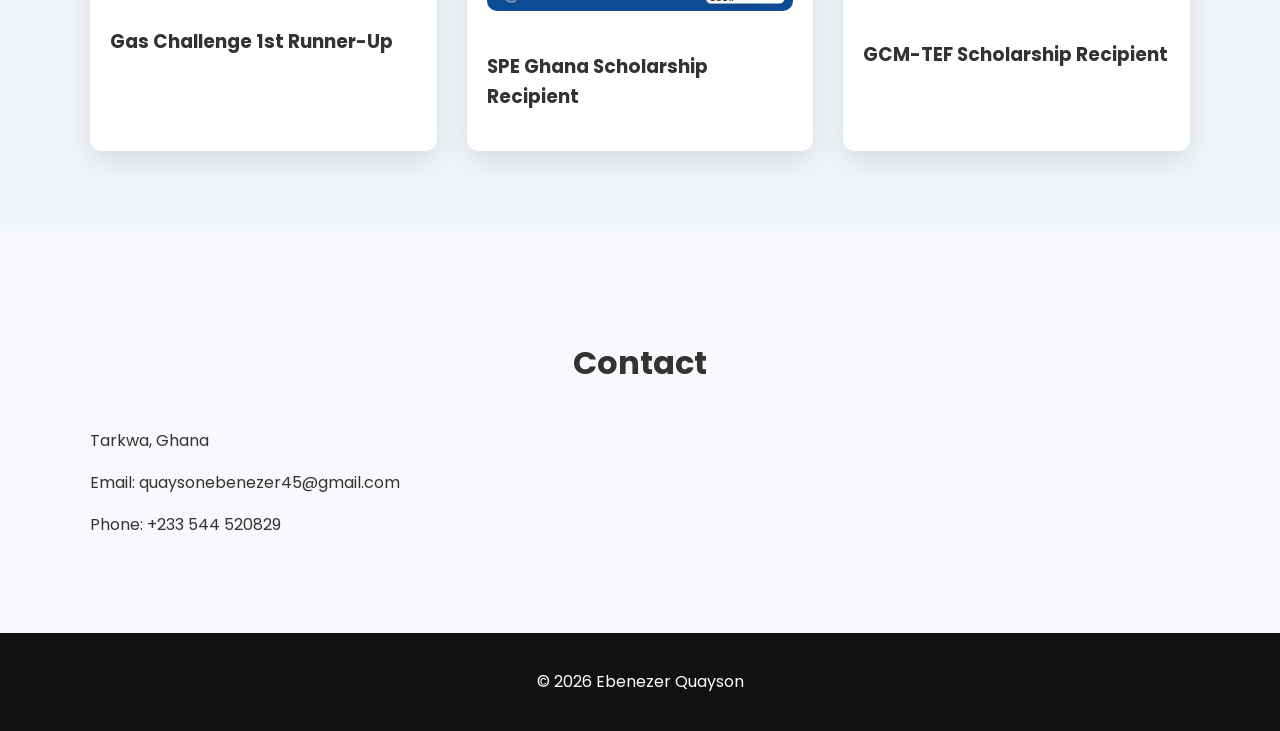
==== commit 63de936d: "Update index.html" ====
--- a/index.html
+++ b/index.html
@@ -51,7 +51,7 @@
       Passionate about Drilling Optimisation, Reservoir Simulation, and Offshore Oil and Gas Operations.
     </p>
     <div class="hero-buttons">
-      <a href="Quayson_Ebenezer_Quayson_CV.pdf" class="btn">Download CV</a>
+      <a href="Official_Ebenezer_Quayson_CV.pdf" class="btn">Download CV</a>
       <a href="https://www.linkedin.com/in/ebenezerquayson131213" target="_blank" class="btn-outline">LinkedIn</a>
     </div>
   </div>
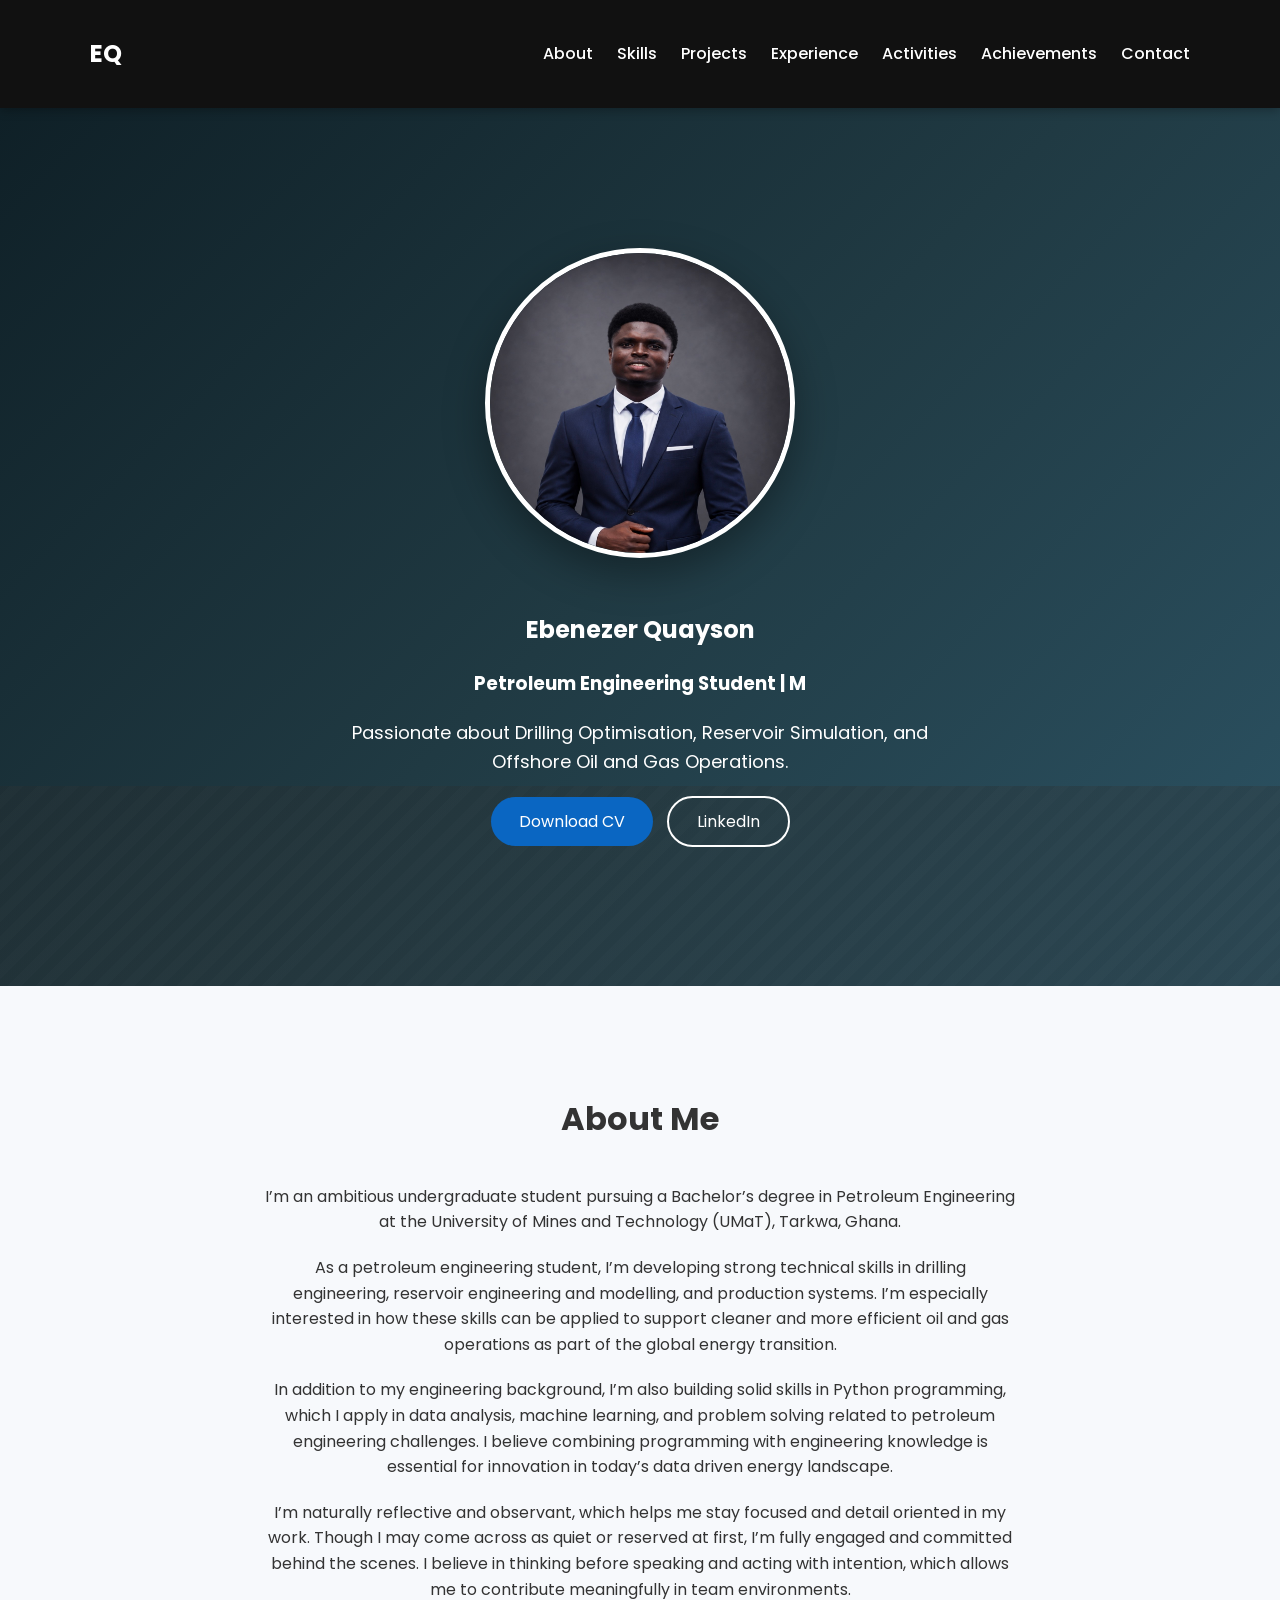
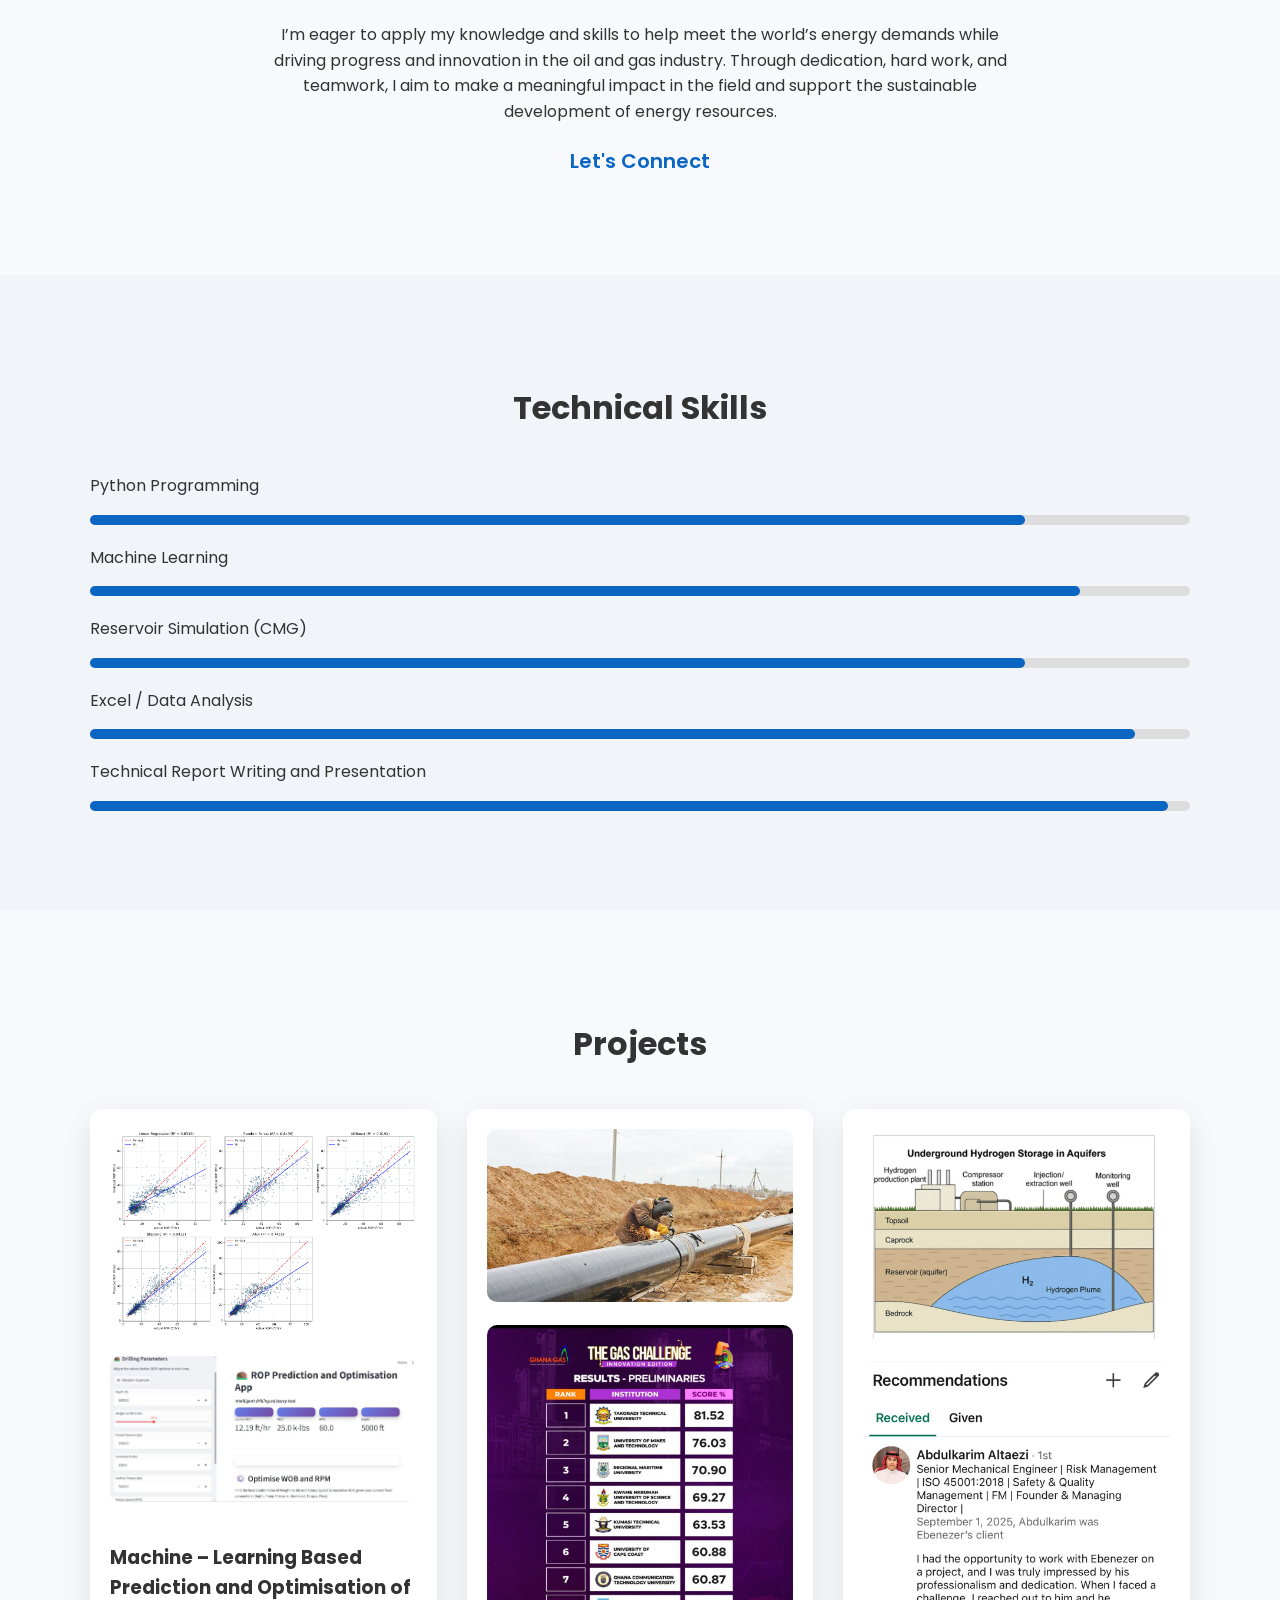
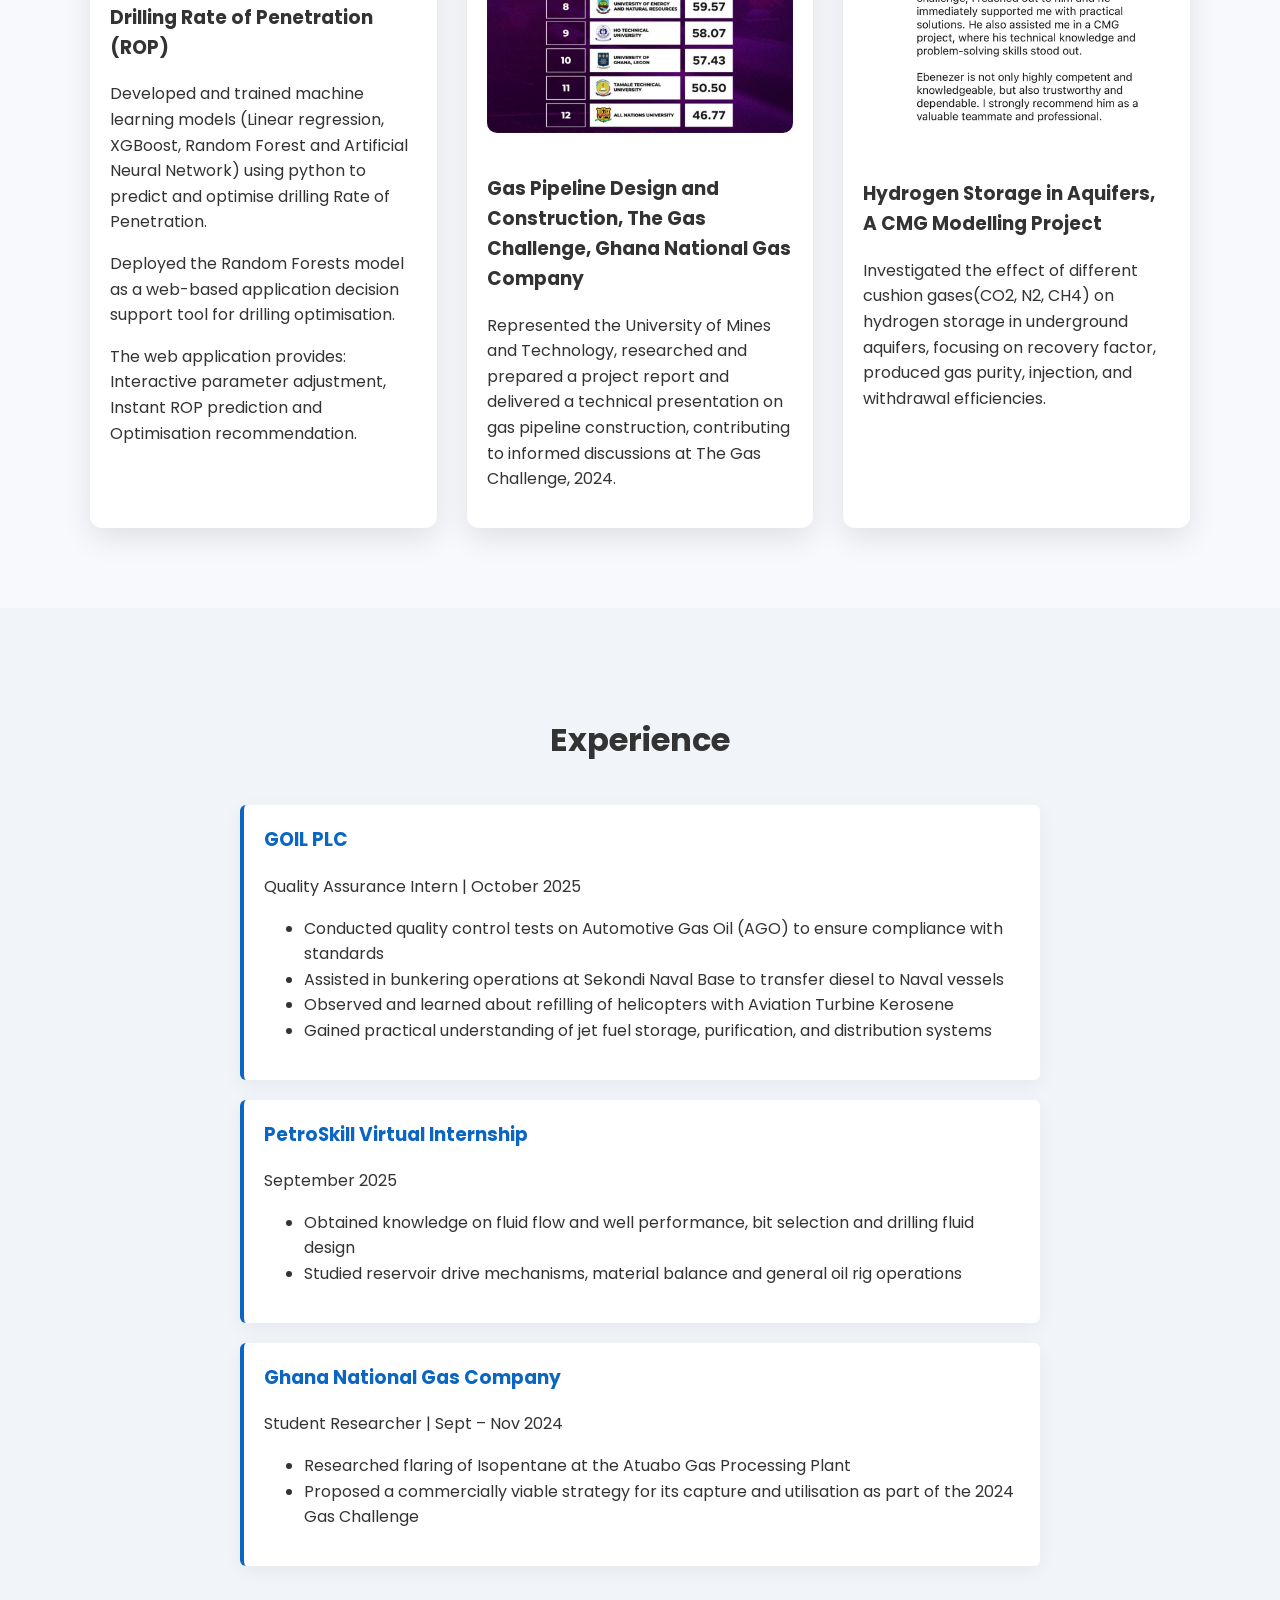
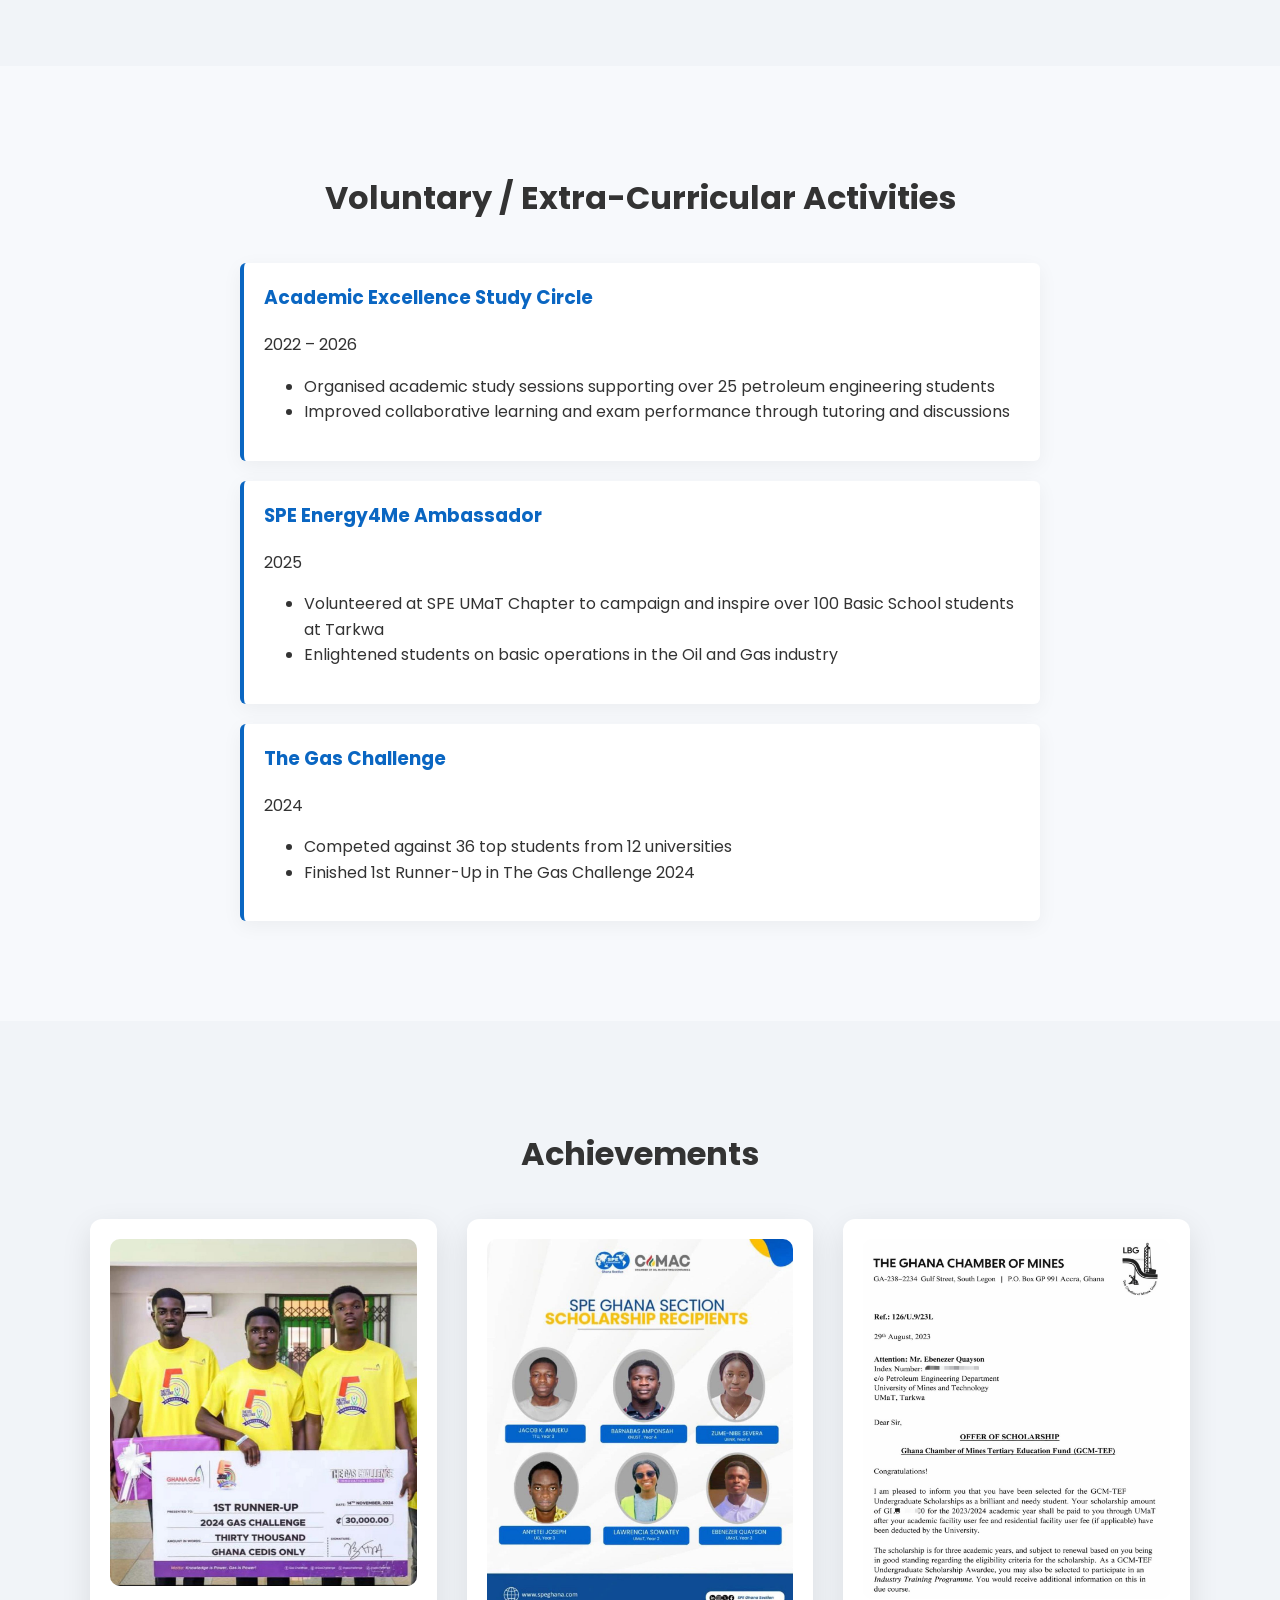
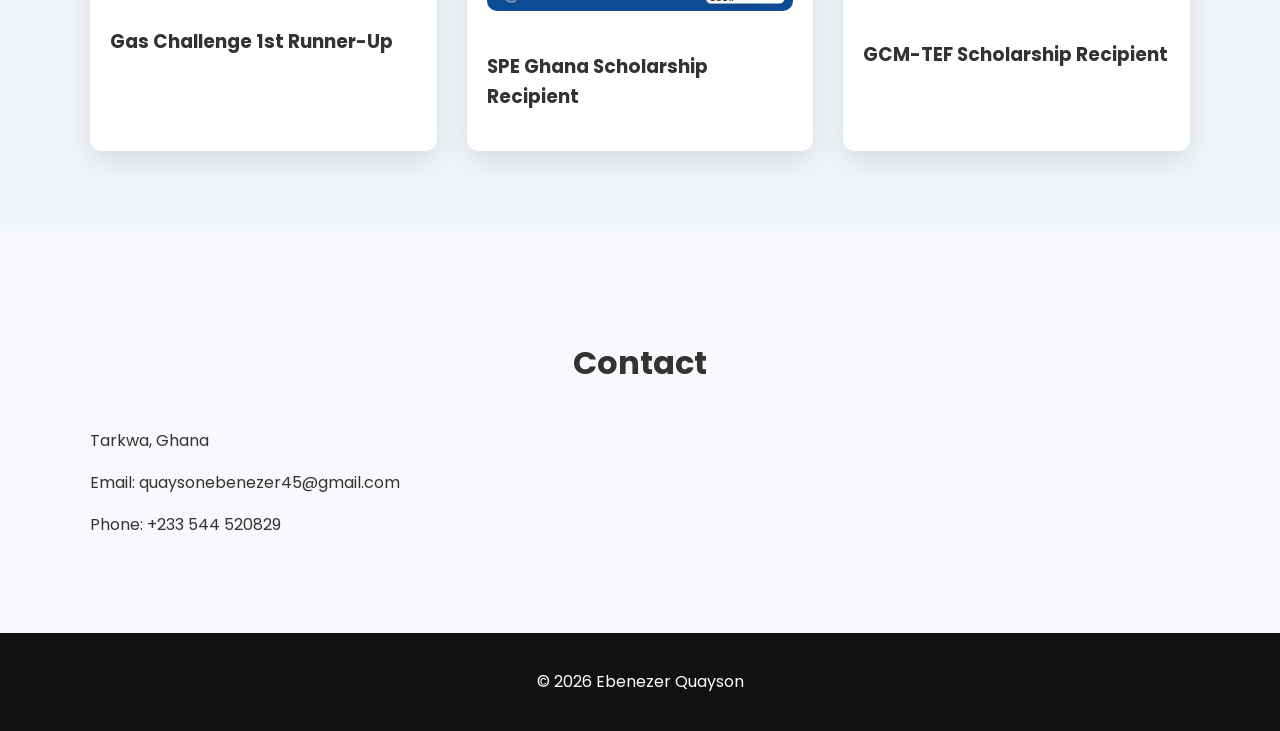
==== commit 06bce686: "Fix HTML encoding issues in index.html" ====
--- a/index.html
+++ b/index.html
@@ -44,7 +44,7 @@
 <section class="hero">
   <div class="reservoir"></div>
   <div class="container hero-content">
-    <img src="images/HEAD_PROFILE.jpeg" class="profile">
+    <img src="images/IMG_6314.jpeg" class="profile">
     <h1>Ebenezer Quayson</h1>
     <h3 class="typing"></h3>
     <p class="hero-text">
